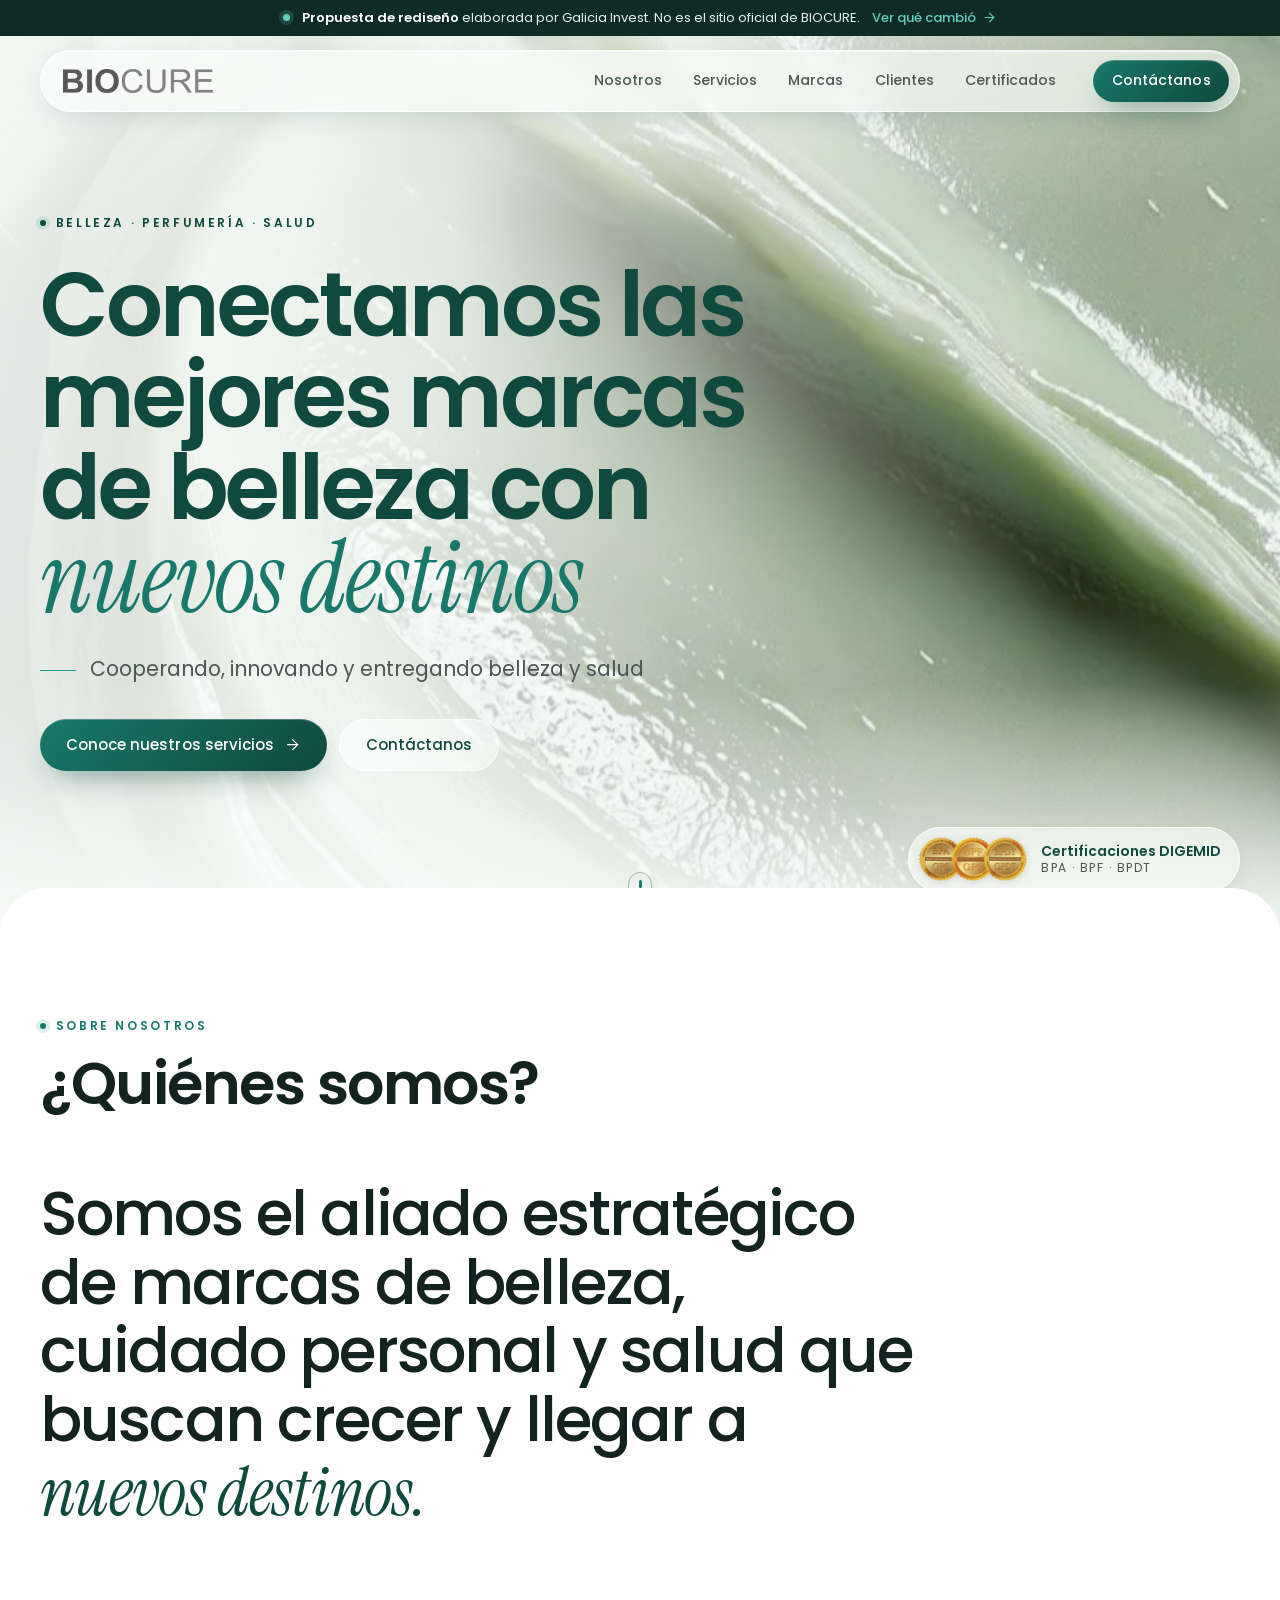
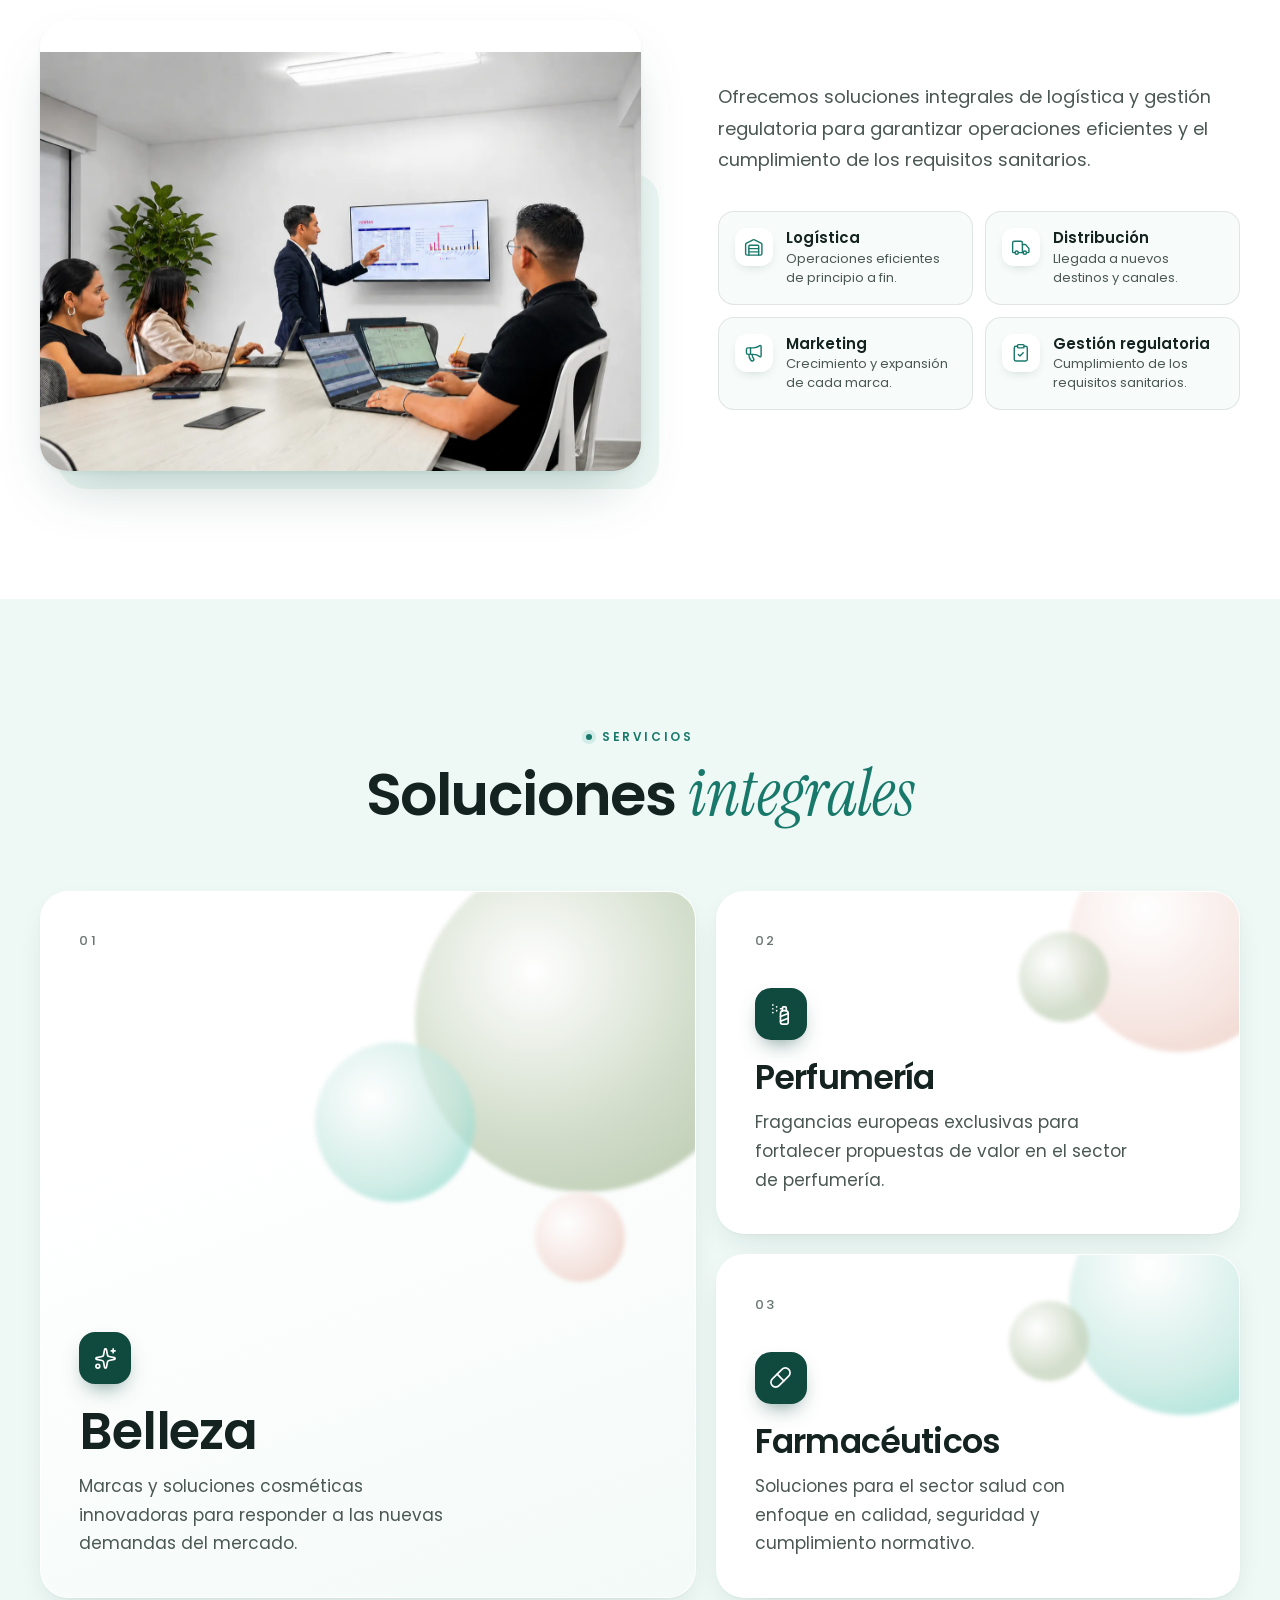
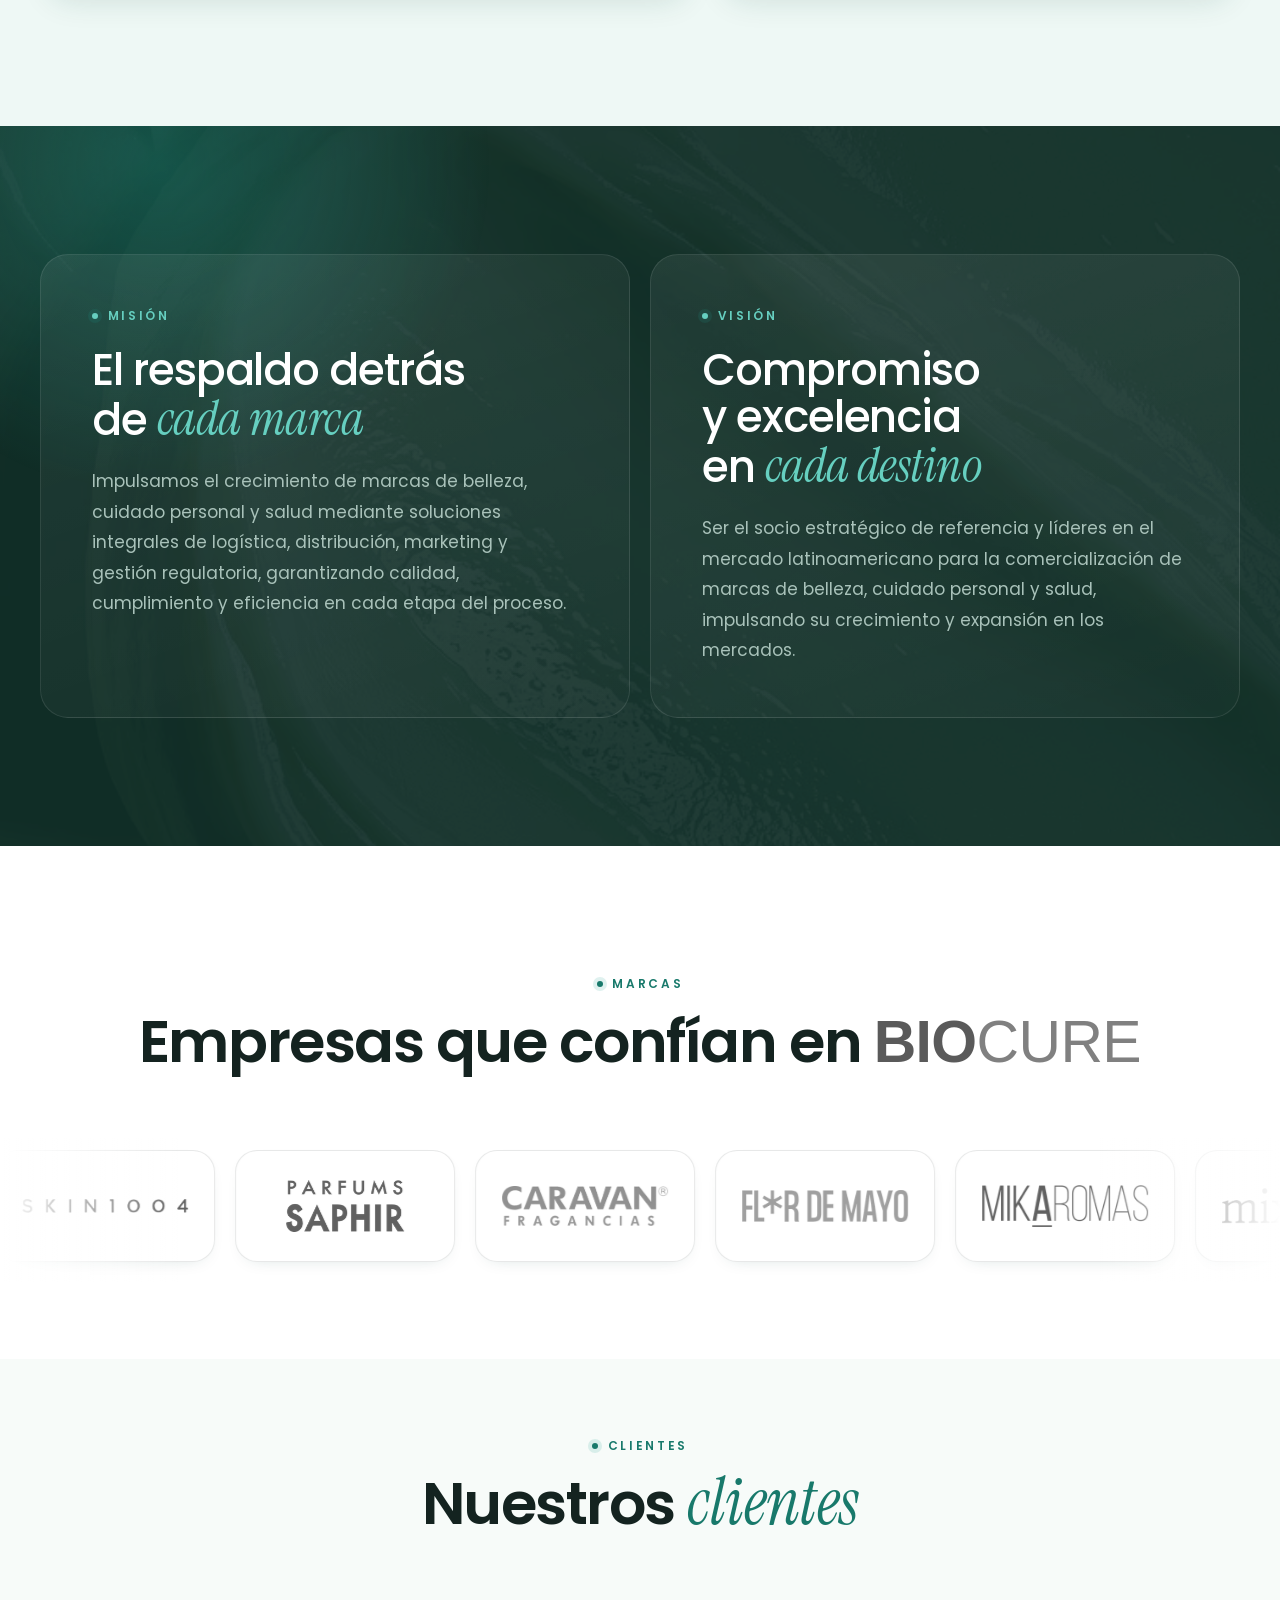
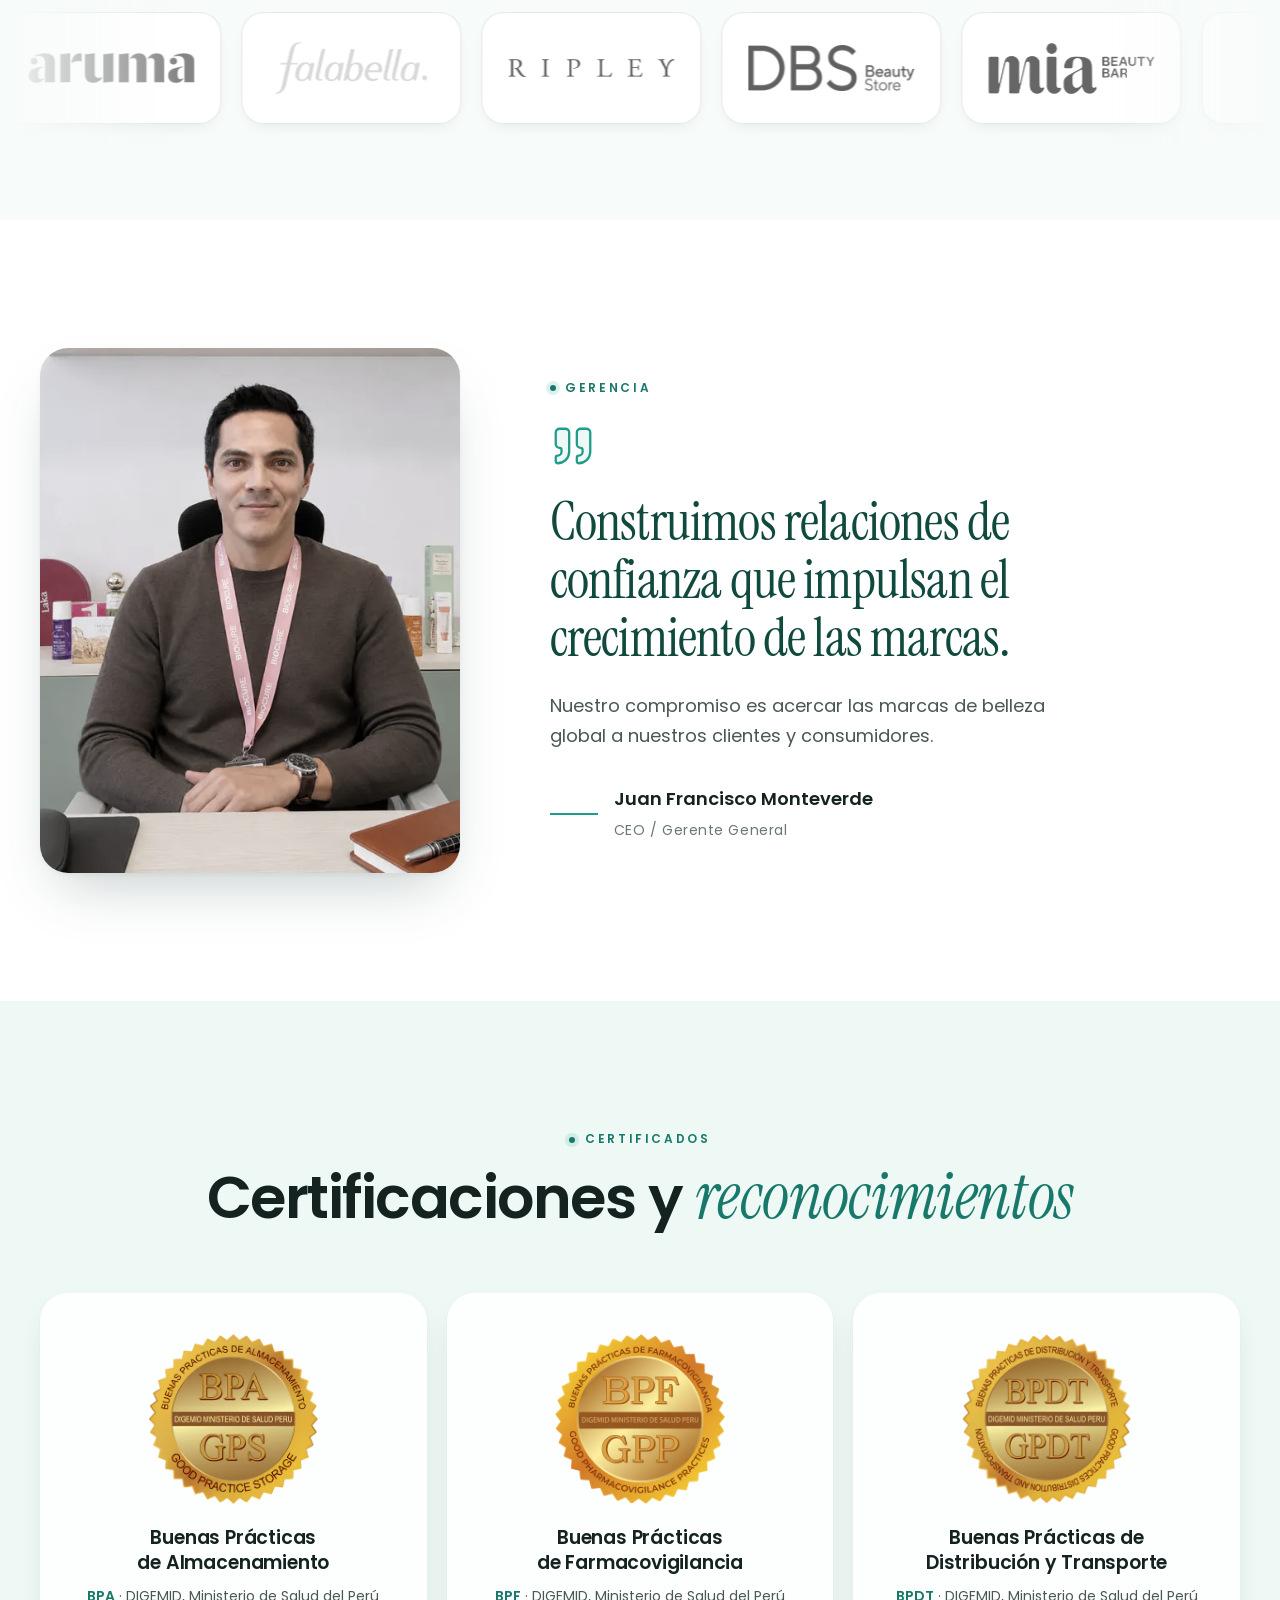
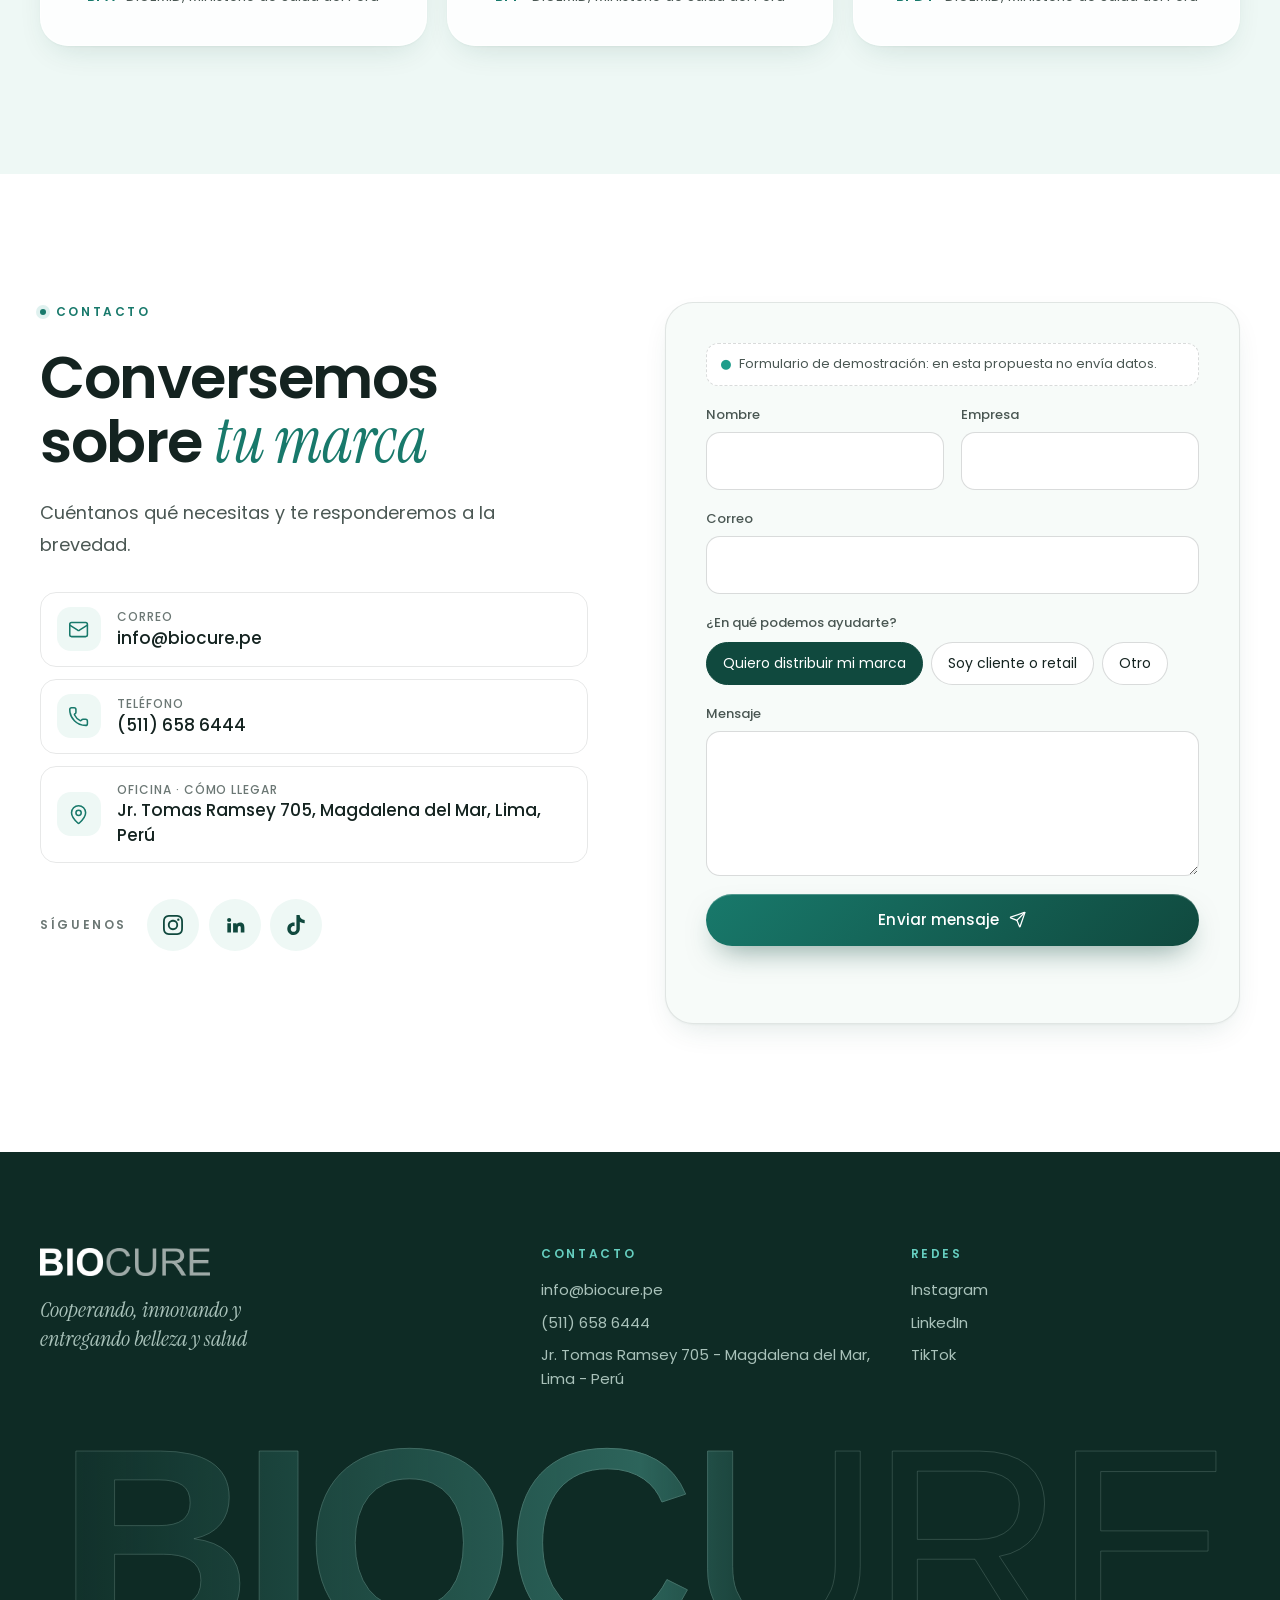
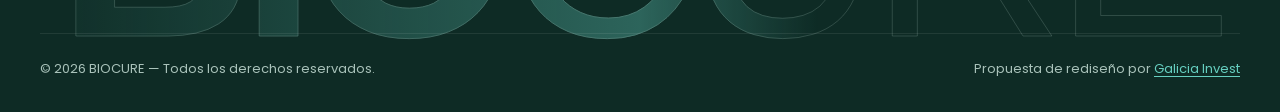
==== index.html @ b6936fb0 "Propuesta de rediseño web (vista previa, noindex) Build minificado de la maqueta: portada, nosotros," ====
<!DOCTYPE html> <html lang="es"> <head> <meta charset="UTF-8"> <meta name="viewport" content="width=device-width,initial-scale=1"> <title>Propuesta de rediseño web — BIOCURE · Galicia Invest</title> <meta name="description" content="Aliado estratégico de marcas de belleza, cuidado personal y salud que buscan crecer en Perú: logística, distribución, marketing y gestión regulatoria con certificaciones DIGEMID."> <meta name="robots" content="noindex, nofollow"> <meta name="theme-color" content="#f7fbf9"> <meta name="referrer" content="strict-origin-when-cross-origin"> <meta property="og:url" content="https://jsanchezch22.github.io/propuesta-biocure/"> <meta property="og:type" content="website"> <meta property="og:locale" content="es_PE"> <meta property="og:site_name" content="Galicia Invest"> <meta property="og:title" content="Propuesta de rediseño web para BIOCURE"> <meta property="og:description" content="Maqueta elaborada por Galicia Invest. No es el sitio oficial de BIOCURE."> <meta property="og:image" content="https://jsanchezch22.github.io/propuesta-biocure/assets/img/og-image.jpg"> <meta property="og:image:width" content="1200"> <meta property="og:image:height" content="630"> <meta name="twitter:card" content="summary_large_image"> <link rel="icon" type="image/png" sizes="32x32" href="assets/img/favicon-32.png"> <link rel="apple-touch-icon" href="assets/img/apple-touch-icon.png"> <link rel="preload" href="fonts/poppins-600.woff2" as="font" type="font/woff2" crossorigin> <link rel="preload" href="fonts/instrument-serif-400i.woff2" as="font" type="font/woff2" crossorigin> <link rel="preload" as="image" href="assets/img/portada.webp" media="(min-width: 761px)" fetchpriority="high"> <link rel="preload" as="image" href="assets/img/portada-movil.webp" media="(max-width: 760px)" fetchpriority="high"> <link rel="stylesheet" href="css/styles.css?v=mwowrphc"> <script>document.documentElement.classList.add("js")</script> <script type="application/ld+json"> {
    "@context": "https://schema.org",
    "@type": "Organization",
    "name": "BIOCURE",
    "url": "https://www.biocure.pe/",
    "logo": "https://www.biocure.pe/images/LOGO.png",
    "slogan": "Cooperando, innovando y entregando belleza y salud",
    "description": "Aliado estratégico de marcas de belleza, cuidado personal y salud: soluciones integrales de logística, distribución, marketing y gestión regulatoria.",
    "email": "info@biocure.pe",
    "telephone": "+51 1 658 6444",
    "address": {
      "@type": "PostalAddress",
      "streetAddress": "Jr. Tomás Ramsey 705",
      "addressLocality": "Magdalena del Mar",
      "addressRegion": "Lima",
      "addressCountry": "PE"
    },
    "sameAs": [
      "https://www.instagram.com/biocure.pe",
      "https://www.linkedin.com/company/biocure-s-a-c/",
      "https://www.tiktok.com/@biocure.pe"
    ]
  } </script> </head> <body> <svg width="0" height="0" style="position:absolute" aria-hidden="true" focusable="false"> <defs> <symbol id="i-sparkles" viewBox="0 0 24 24"><path d="M11.017 2.814a1 1 0 0 1 1.966 0l1.051 5.558a2 2 0 0 0 1.594 1.594l5.558 1.051a1 1 0 0 1 0 1.966l-5.558 1.051a2 2 0 0 0-1.594 1.594l-1.051 5.558a1 1 0 0 1-1.966 0l-1.051-5.558a2 2 0 0 0-1.594-1.594l-5.558-1.051a1 1 0 0 1 0-1.966l5.558-1.051a2 2 0 0 0 1.594-1.594z"/><path d="M20 2v4"/><path d="M22 4h-4"/><circle cx="4" cy="20" r="2"/></symbol> <symbol id="i-spray" viewBox="0 0 24 24"><path d="m12 19 8-3"/><path d="M14 6h-2"/><path d="M18 8.172V5a1 1 0 00-1-1h-2a1 1 0 00-1 1v3.172"/><path d="m20 11-8 3"/><path d="M20 20a2 2 0 01-2 2h-4a2 2 0 01-2-2v-9a3 3 0 013-3h2a3 3 0 013 3z"/><path d="M4 10h.01"/><path d="M4 2h.01"/><path d="M4 6h.01"/><path d="M8 4h.01"/><path d="M8 8h.01"/></symbol> <symbol id="i-pill" viewBox="0 0 24 24"><path d="m10.5 20.5 10-10a4.95 4.95 0 1 0-7-7l-10 10a4.95 4.95 0 1 0 7 7Z"/><path d="m8.5 8.5 7 7"/></symbol> <symbol id="i-warehouse" viewBox="0 0 24 24"><path d="M18 21V10a1 1 0 0 0-1-1H7a1 1 0 0 0-1 1v11"/><path d="M22 19a2 2 0 0 1-2 2H4a2 2 0 0 1-2-2V8a2 2 0 0 1 1.132-1.803l7.95-3.974a2 2 0 0 1 1.837 0l7.948 3.974A2 2 0 0 1 22 8z"/><path d="M6 13h12"/><path d="M6 17h12"/></symbol> <symbol id="i-truck" viewBox="0 0 24 24"><path d="M14 18V6a2 2 0 0 0-2-2H4a2 2 0 0 0-2 2v11a1 1 0 0 0 1 1h2"/><path d="M15 18H9"/><path d="M19 18h2a1 1 0 0 0 1-1v-3.65a1 1 0 0 0-.22-.624l-3.48-4.35A1 1 0 0 0 17.52 8H14"/><circle cx="17" cy="18" r="2"/><circle cx="7" cy="18" r="2"/></symbol> <symbol id="i-megaphone" viewBox="0 0 24 24"><path d="M11 6a13 13 0 0 0 8.4-2.8A1 1 0 0 1 21 4v12a1 1 0 0 1-1.6.8A13 13 0 0 0 11 14H5a2 2 0 0 1-2-2V8a2 2 0 0 1 2-2z"/><path d="M6 14a12 12 0 0 0 2.4 7.2 2 2 0 0 0 3.2-2.4A8 8 0 0 1 10 14"/><path d="M8 6v8"/></symbol> <symbol id="i-clipboard" viewBox="0 0 24 24"><rect width="8" height="4" x="8" y="2" rx="1" ry="1"/><path d="M16 4h2a2 2 0 0 1 2 2v14a2 2 0 0 1-2 2H6a2 2 0 0 1-2-2V6a2 2 0 0 1 2-2h2"/><path d="m9 14 2 2 4-4"/></symbol> <symbol id="i-shield" viewBox="0 0 24 24"><path d="M20 13c0 5-3.5 7.5-7.66 8.95a1 1 0 0 1-.67-.01C7.5 20.5 4 18 4 13V6a1 1 0 0 1 1-1c2 0 4.5-1.2 6.24-2.72a1.17 1.17 0 0 1 1.52 0C14.51 3.81 17 5 19 5a1 1 0 0 1 1 1z"/><path d="m9 12 2 2 4-4"/></symbol> <symbol id="i-mail" viewBox="0 0 24 24"><path d="m22 7-8.991 5.727a2 2 0 0 1-2.009 0L2 7"/><rect x="2" y="4" width="20" height="16" rx="2"/></symbol> <symbol id="i-phone" viewBox="0 0 24 24"><path d="M13.832 16.568a1 1 0 0 0 1.213-.303l.355-.465A2 2 0 0 1 17 15h3a2 2 0 0 1 2 2v3a2 2 0 0 1-2 2A18 18 0 0 1 2 4a2 2 0 0 1 2-2h3a2 2 0 0 1 2 2v3a2 2 0 0 1-.8 1.6l-.468.351a1 1 0 0 0-.292 1.233 14 14 0 0 0 6.392 6.384"/></symbol> <symbol id="i-pin" viewBox="0 0 24 24"><path d="M20 10c0 4.993-5.539 10.193-7.399 11.799a1 1 0 0 1-1.202 0C9.539 20.193 4 14.993 4 10a8 8 0 0 1 16 0"/><circle cx="12" cy="10" r="3"/></symbol> <symbol id="i-arrow" viewBox="0 0 24 24"><path d="M5 12h14"/><path d="m12 5 7 7-7 7"/></symbol> <symbol id="i-arrow-up" viewBox="0 0 24 24"><path d="M7 7h10v10"/><path d="M7 17 17 7"/></symbol> <symbol id="i-menu" viewBox="0 0 24 24"><path d="M4 7h16"/><path d="M4 17h16"/></symbol> <symbol id="i-x" viewBox="0 0 24 24"><path d="M18 6 6 18"/><path d="m6 6 12 12"/></symbol> <symbol id="i-send" viewBox="0 0 24 24"><path d="M14.536 21.686a.5.5 0 0 0 .937-.024l6.5-19a.496.496 0 0 0-.635-.635l-19 6.5a.5.5 0 0 0-.024.937l7.93 3.18a2 2 0 0 1 1.112 1.11z"/><path d="m21.854 2.147-10.94 10.939"/></symbol> <symbol id="i-quote" viewBox="0 0 24 24"><path d="M16 3a2 2 0 0 0-2 2v6a2 2 0 0 0 2 2 1 1 0 0 1 1 1v1a2 2 0 0 1-2 2 1 1 0 0 0-1 1v2a1 1 0 0 0 1 1 6 6 0 0 0 6-6V5a2 2 0 0 0-2-2z"/><path d="M5 3a2 2 0 0 0-2 2v6a2 2 0 0 0 2 2 1 1 0 0 1 1 1v1a2 2 0 0 1-2 2 1 1 0 0 0-1 1v2a1 1 0 0 0 1 1 6 6 0 0 0 6-6V5a2 2 0 0 0-2-2z"/></symbol> <symbol id="s-instagram" viewBox="0 0 24 24"><path fill="currentColor" stroke="none" d="M7.0301.084c-1.2768.0602-2.1487.264-2.911.5634-.7888.3075-1.4575.72-2.1228 1.3877-.6652.6677-1.075 1.3368-1.3802 2.127-.2954.7638-.4956 1.6365-.552 2.914-.0564 1.2775-.0689 1.6882-.0626 4.947.0062 3.2586.0206 3.6671.0825 4.9473.061 1.2765.264 2.1482.5635 2.9107.308.7889.72 1.4573 1.388 2.1228.6679.6655 1.3365 1.0743 2.1285 1.38.7632.295 1.6361.4961 2.9134.552 1.2773.056 1.6884.069 4.9462.0627 3.2578-.0062 3.668-.0207 4.9478-.0814 1.28-.0607 2.147-.2652 2.9098-.5633.7889-.3086 1.4578-.72 2.1228-1.3881.665-.6682 1.0745-1.3378 1.3795-2.1284.2957-.7632.4966-1.636.552-2.9124.056-1.2809.0692-1.6898.063-4.948-.0063-3.2583-.021-3.6668-.0817-4.9465-.0607-1.2797-.264-2.1487-.5633-2.9117-.3084-.7889-.72-1.4568-1.3876-2.1228C21.2982 1.33 20.628.9208 19.8378.6165 19.074.321 18.2017.1197 16.9244.0645 15.6471.0093 15.236-.005 11.977.0014 8.718.0076 8.31.0215 7.0301.0839m.1402 21.6932c-1.17-.0509-1.8053-.2453-2.2287-.408-.5606-.216-.96-.4771-1.3819-.895-.422-.4178-.6811-.8186-.9-1.378-.1644-.4234-.3624-1.058-.4171-2.228-.0595-1.2645-.072-1.6442-.079-4.848-.007-3.2037.0053-3.583.0607-4.848.05-1.169.2456-1.805.408-2.2282.216-.5613.4762-.96.895-1.3816.4188-.4217.8184-.6814 1.3783-.9003.423-.1651 1.0575-.3614 2.227-.4171 1.2655-.06 1.6447-.072 4.848-.079 3.2033-.007 3.5835.005 4.8495.0608 1.169.0508 1.8053.2445 2.228.408.5608.216.96.4754 1.3816.895.4217.4194.6816.8176.9005 1.3787.1653.4217.3617 1.056.4169 2.2263.0602 1.2655.0739 1.645.0796 4.848.0058 3.203-.0055 3.5834-.061 4.848-.051 1.17-.245 1.8055-.408 2.2294-.216.5604-.4763.96-.8954 1.3814-.419.4215-.8181.6811-1.3783.9-.4224.1649-1.0577.3617-2.2262.4174-1.2656.0595-1.6448.072-4.8493.079-3.2045.007-3.5825-.006-4.848-.0608M16.953 5.5864A1.44 1.44 0 1 0 18.39 4.144a1.44 1.44 0 0 0-1.437 1.4424M5.8385 12.012c.0067 3.4032 2.7706 6.1557 6.173 6.1493 3.4026-.0065 6.157-2.7701 6.1506-6.1733-.0065-3.4032-2.771-6.1565-6.174-6.1498-3.403.0067-6.156 2.771-6.1496 6.1738M8 12.0077a4 4 0 1 1 4.008 3.9921A3.9996 3.9996 0 0 1 8 12.0077"/></symbol> <symbol id="s-tiktok" viewBox="0 0 24 24"><path fill="currentColor" stroke="none" d="M12.525.02c1.31-.02 2.61-.01 3.91-.02.08 1.53.63 3.09 1.75 4.17 1.12 1.11 2.7 1.62 4.24 1.79v4.03c-1.44-.05-2.89-.35-4.2-.97-.57-.26-1.1-.59-1.62-.93-.01 2.92.01 5.84-.02 8.75-.08 1.4-.54 2.79-1.35 3.94-1.31 1.92-3.58 3.17-5.91 3.21-1.43.08-2.86-.31-4.080-1.03-2.02-1.19-3.44-3.37-3.65-5.71-.02-.5-.03-1-.01-1.49.18-1.9 1.12-3.72 2.58-4.96 1.66-1.44 3.98-2.13 6.15-1.72.02 1.48-.04 2.96-.04 4.44-.99-.32-2.150-.23-3.020.37-.63.41-1.11 1.04-1.36 1.75-.21.51-.15 1.07-.14 1.61.24 1.64 1.82 3.02 3.5 2.87 1.12-.01 2.19-.66 2.77-1.61.19-.33.4-.67.41-1.06.1-1.79.06-3.57.07-5.36.01-4.03-.01-8.05.02-12.07z"/></symbol> <symbol id="s-linkedin" viewBox="0 0 24 24"><path fill="currentColor" stroke="none" d="M4.98 3.5a2.5 2.5 0 1 1 0 5 2.5 2.5 0 0 1 0-5zM2.8 9.75h4.36V21H2.8zM9.7 9.75h4.18v1.54h.06c.58-1.1 2-2.26 4.12-2.26 4.4 0 5.22 2.9 5.22 6.66V21h-4.35v-4.96c0-1.18-.02-2.7-1.65-2.7-1.65 0-1.9 1.29-1.9 2.62V21H9.7z"/></symbol> </defs> </svg> <a class="saltar" href="#contenido">Saltar al contenido</a> <div class="aviso-propuesta" role="note"> <span class="aviso-punto" aria-hidden="true"></span> <p><strong>Propuesta de rediseño</strong> elaborada por Galicia Invest. No es el sitio oficial de BIOCURE.</p> <a href="cambios.html">Ver qué cambió <svg class="ico" aria-hidden="true"><use href="#i-arrow"/></svg></a> </div> <header class="cabecera" id="cabecera"> <div class="cabecera-pildora"> <a class="marca" href="#inicio" aria-label="BIOCURE, ir al inicio"> <img src="assets/img/logo.webp" alt="BIOCURE" width="181" height="30"> </a> <nav class="nav" aria-label="Principal"> <a href="#nosotros">Nosotros</a> <a href="#servicios">Servicios</a> <a href="#marcas">Marcas</a> <a href="#clientes">Clientes</a> <a href="#certificados">Certificados</a> </nav> <a class="boton boton-primario boton-chico cabecera-cta" href="#contacto">Contáctanos</a> <button class="menu-boton" id="menu-boton" type="button" aria-expanded="false" aria-controls="menu-movil" aria-label="Abrir menú"> <svg class="ico" aria-hidden="true"><use href="#i-menu"/></svg> </button> </div> </header> <div class="menu-movil" id="menu-movil" hidden> <nav aria-label="Menú móvil"> <a href="#nosotros"><span>01</span>Nosotros</a> <a href="#servicios"><span>02</span>Servicios</a> <a href="#mision"><span>03</span>Misión y visión</a> <a href="#marcas"><span>04</span>Marcas</a> <a href="#clientes"><span>05</span>Clientes</a> <a href="#gerencia"><span>06</span>Gerencia</a> <a href="#certificados"><span>07</span>Certificados</a> <a href="#contacto"><span>08</span>Contacto</a> </nav> <div class="menu-movil-pie"> <a href="mailto:info@biocure.pe">info@biocure.pe</a> <a href="tel:+5116586444">(511) 658 6444</a> </div> </div> <main id="contenido"> <section class="portada" id="inicio" aria-labelledby="titulo-portada"> <div class="portada-fondo" aria-hidden="true"> <picture> <source media="(max-width: 760px)" srcset="assets/img/portada-movil.webp" width="720" height="960"> <img src="assets/img/portada.webp" alt="" width="1313" height="736" fetchpriority="high"> </picture> </div> <div class="portada-velo" aria-hidden="true"></div> <div class="contenedor portada-contenido"> <p class="ceja ceja-portada"><span class="ceja-punto"></span>Belleza · Perfumería · Salud</p> <h1 class="portada-titulo" id="titulo-portada"> <span class="m"><span style="--i:0">Conectamos</span></span> <span class="m"><span style="--i:1">las</span></span> <span class="m"><span style="--i:2">mejores</span></span> <span class="m"><span style="--i:3">marcas</span></span> <span class="m"><span style="--i:4">de</span></span> <span class="m"><span style="--i:5">belleza</span></span> <span class="m"><span style="--i:6">con</span></span> <span class="m"><em class="serif" style="--i:7">nuevos destinos</em></span> </h1> <p class="portada-lema">Cooperando, innovando y entregando belleza y salud</p> <div class="portada-acciones"> <a class="boton boton-primario" href="#servicios">Conoce nuestros servicios <svg class="ico" aria-hidden="true"><use href="#i-arrow"/></svg></a> <a class="boton boton-vidrio" href="#contacto">Contáctanos</a> </div> </div> <a class="portada-sellos" href="#certificados"> <span class="sellos-imgs" aria-hidden="true"> <img src="assets/cert/sello-1.webp" alt="" width="44" height="44"> <img src="assets/cert/sello-2.webp" alt="" width="44" height="44"> <img src="assets/cert/sello-3.webp" alt="" width="44" height="44"> </span> <span class="sellos-texto"><strong>Certificaciones DIGEMID</strong><span>BPA · BPF · BPDT</span></span> </a> <div class="portada-desliza" aria-hidden="true"><span></span></div> </section> <section class="seccion nosotros" id="nosotros" aria-labelledby="titulo-nosotros"> <div class="contenedor"> <div class="encabezado" data-revelar> <p class="ceja"><span class="ceja-punto"></span>Sobre nosotros</p> <h2 class="titulo-seccion" id="titulo-nosotros">¿Quiénes somos?</h2> </div> <p class="declaracion" id="declaracion" data-palabras>Somos el aliado estratégico de marcas de belleza, cuidado personal y salud que buscan crecer y llegar a <em class="serif">nuevos destinos.</em></p> <div class="nosotros-grid"> <figure class="nosotros-foto" data-revelar> <div class="foto-marco" data-paralaje> <picture> <source media="(max-width: 760px)" srcset="assets/img/equipo-800.webp"> <img src="assets/img/equipo-1400.webp" alt="Equipo de BIOCURE en una reunión de ventas" width="1400" height="1050" loading="lazy" decoding="async"> </picture> </div> </figure> <div class="nosotros-texto" data-revelar> <p class="lead">Ofrecemos soluciones integrales de logística y gestión regulatoria para garantizar operaciones eficientes y el cumplimiento de los requisitos sanitarios.</p> <ul class="capacidades" role="list"> <li><span class="cap-ico"><svg class="ico" aria-hidden="true"><use href="#i-warehouse"/></svg></span><div><strong>Logística</strong><span>Operaciones eficientes de principio a fin.</span></div></li> <li><span class="cap-ico"><svg class="ico" aria-hidden="true"><use href="#i-truck"/></svg></span><div><strong>Distribución</strong><span>Llegada a nuevos destinos y canales.</span></div></li> <li><span class="cap-ico"><svg class="ico" aria-hidden="true"><use href="#i-megaphone"/></svg></span><div><strong>Marketing</strong><span>Crecimiento y expansión de cada marca.</span></div></li> <li><span class="cap-ico"><svg class="ico" aria-hidden="true"><use href="#i-clipboard"/></svg></span><div><strong>Gestión regulatoria</strong><span>Cumplimiento de los requisitos sanitarios.</span></div></li> </ul> </div> </div> </div> </section> <section class="seccion servicios" id="servicios" aria-labelledby="titulo-servicios"> <div class="contenedor"> <div class="encabezado encabezado-centro" data-revelar> <p class="ceja"><span class="ceja-punto"></span>Servicios</p> <h2 class="titulo-seccion" id="titulo-servicios">Soluciones <em class="serif">integrales</em></h2> </div> <div class="bento"> <article class="tarjeta-servicio t-belleza" data-revelar data-foco> <div class="ts-arte" aria-hidden="true"><span class="burbuja b1"></span><span class="burbuja b2"></span><span class="burbuja b3"></span></div> <span class="ts-num" aria-hidden="true">01</span> <span class="ts-ico"><svg class="ico" aria-hidden="true"><use href="#i-sparkles"/></svg></span> <h3>Belleza</h3> <p>Marcas y soluciones cosméticas innovadoras para responder a las nuevas demandas del mercado.</p> </article> <article class="tarjeta-servicio t-perfumeria" data-revelar data-foco> <div class="ts-arte" aria-hidden="true"><span class="burbuja b1"></span><span class="burbuja b2"></span></div> <span class="ts-num" aria-hidden="true">02</span> <span class="ts-ico"><svg class="ico" aria-hidden="true"><use href="#i-spray"/></svg></span> <h3>Perfumería</h3> <p>Fragancias europeas exclusivas para fortalecer propuestas de valor en el sector de perfumería.</p> </article> <article class="tarjeta-servicio t-farma" data-revelar data-foco> <div class="ts-arte" aria-hidden="true"><span class="burbuja b1"></span><span class="burbuja b2"></span></div> <span class="ts-num" aria-hidden="true">03</span> <span class="ts-ico"><svg class="ico" aria-hidden="true"><use href="#i-pill"/></svg></span> <h3>Farmacéuticos</h3> <p>Soluciones para el sector salud con enfoque en calidad, seguridad y cumplimiento normativo.</p> </article> </div> </div> </section> <section class="seccion mision" id="mision" aria-label="Misión y visión"> <div class="mision-textura" aria-hidden="true"></div> <div class="contenedor mision-grid"> <article class="tarjeta-mv" data-revelar data-foco> <p class="ceja ceja-clara"><span class="ceja-punto"></span>Misión</p> <h3>El respaldo detrás de <em class="serif">cada marca</em></h3> <p>Impulsamos el crecimiento de marcas de belleza, cuidado personal y salud mediante soluciones integrales de logística, distribución, marketing y gestión regulatoria, garantizando calidad, cumplimiento y eficiencia en cada etapa del proceso.</p> </article> <article class="tarjeta-mv" data-revelar data-foco> <p class="ceja ceja-clara"><span class="ceja-punto"></span>Visión</p> <h3>Compromiso y excelencia en <em class="serif">cada destino</em></h3> <p>Ser el socio estratégico de referencia y líderes en el mercado latinoamericano para la comercialización de marcas de belleza, cuidado personal y salud, impulsando su crecimiento y expansión en los mercados.</p> </article> </div> </section> <section class="seccion logos" id="marcas" aria-labelledby="titulo-marcas"> <div class="contenedor"> <div class="encabezado encabezado-centro" data-revelar> <p class="ceja"><span class="ceja-punto"></span>Marcas</p> <h2 class="titulo-seccion" id="titulo-marcas">Empresas que confían en <span class="nombre-marca">BIO<span>CURE</span></span></h2> </div> </div> <div class="marquesina" data-marquesina data-sentido="izquierda" data-velocidad="34"> <div class="marquesina-vista"> <div class="marquesina-pista"> <ul class="marquesina-grupo" role="list" aria-label="Marcas que representa BIOCURE"> <li><img src="assets/marcas/marca-1.webp" alt="SKIN1004" height="48" loading="lazy"></li> <li><img src="assets/marcas/marca-2.webp" alt="Parfums Saphir" height="48" loading="lazy"></li> <li><img src="assets/marcas/marca-3.webp" alt="Caravan Fragancias" height="48" loading="lazy"></li> <li><img src="assets/marcas/marca-4.webp" alt="Flor de Mayo" height="48" loading="lazy"></li> <li><img src="assets/marcas/marca-5.webp" alt="Mikaromas" height="48" loading="lazy"></li> <li><img src="assets/marcas/marca-6.webp" alt="mixsoon" height="48" loading="lazy"></li> <li><img src="assets/marcas/marca-7.webp" alt="Purito Seoul" height="48" loading="lazy"></li> <li><img src="assets/marcas/marca-8.webp" alt="Beauty of Joseon" height="48" loading="lazy"></li> <li><img src="assets/marcas/marca-9.webp" alt="VT Cosmetics" height="48" loading="lazy"></li> <li><img src="assets/marcas/marca-10.webp" alt="Beauty Lab." height="48" loading="lazy"></li> </ul> </div> </div> </div> </section> <section class="seccion logos logos-clientes" id="clientes" aria-labelledby="titulo-clientes"> <div class="contenedor"> <div class="encabezado encabezado-centro" data-revelar> <p class="ceja"><span class="ceja-punto"></span>Clientes</p> <h2 class="titulo-seccion" id="titulo-clientes">Nuestros <em class="serif">clientes</em></h2> </div> </div> <div class="marquesina" data-marquesina data-sentido="derecha" data-velocidad="30"> <div class="marquesina-vista"> <div class="marquesina-pista"> <ul class="marquesina-grupo" role="list" aria-label="Clientes de BIOCURE"> <li><img src="assets/clientes/cliente-1.webp" alt="Aruma" height="48" loading="lazy"></li> <li><img src="assets/clientes/cliente-2.webp" alt="Falabella" height="48" loading="lazy"></li> <li><img src="assets/clientes/cliente-3.webp" alt="Ripley" height="48" loading="lazy"></li> <li><img src="assets/clientes/cliente-4.webp" alt="DBS Beauty Store" height="48" loading="lazy"></li> <li><img src="assets/clientes/cliente-5.webp" alt="Mia Beauty Bar" height="48" loading="lazy"></li> <li><img src="assets/clientes/cliente-6.webp" alt="Mifarma" height="48" loading="lazy"></li> <li><img src="assets/clientes/cliente-7.webp" alt="Yoyoso Perú" height="48" loading="lazy"></li> <li><img src="assets/clientes/cliente-8.webp" alt="Ilahui" height="48" loading="lazy"></li> </ul> </div> </div> </div> </section> <section class="seccion gerencia" id="gerencia" aria-labelledby="titulo-gerencia"> <div class="contenedor gerencia-grid"> <figure class="gerencia-foto" data-revelar> <img src="assets/img/gerencia-900.webp" srcset="assets/img/gerencia-520.webp 520w, assets/img/gerencia-900.webp 900w" sizes="(max-width: 760px) 86vw, 420px" alt="Juan Francisco Monteverde, CEO y Gerente General de BIOCURE" width="900" height="1101" loading="lazy" decoding="async"> </figure> <div class="gerencia-texto" data-revelar> <p class="ceja"><span class="ceja-punto"></span><span id="titulo-gerencia">Gerencia</span></p> <svg class="gerencia-comillas" aria-hidden="true"><use href="#i-quote"/></svg> <blockquote> <p>Construimos relaciones de confianza que impulsan el crecimiento de las marcas.</p> </blockquote> <p class="gerencia-apoyo">Nuestro compromiso es acercar las marcas de belleza global a nuestros clientes y consumidores.</p> <div class="firma"> <span class="firma-linea" aria-hidden="true"></span> <div> <strong>Juan Francisco Monteverde</strong> <span>CEO / Gerente General</span> </div> </div> </div> </div> </section> <section class="seccion certificados" id="certificados" aria-labelledby="titulo-certificados"> <div class="contenedor"> <div class="encabezado encabezado-centro" data-revelar> <p class="ceja"><span class="ceja-punto"></span>Certificados</p> <h2 class="titulo-seccion" id="titulo-certificados">Certificaciones y <em class="serif">reconocimientos</em></h2> </div> <div class="certs"> <article class="cert" data-revelar data-inclinar> <div class="cert-sello"><img src="assets/cert/sello-1.webp" alt="Sello BPA de DIGEMID" width="180" height="180" loading="lazy"><span class="cert-brillo" aria-hidden="true"></span></div> <h3>Buenas Prácticas de Almacenamiento</h3> <p><abbr title="Buenas Prácticas de Almacenamiento">BPA</abbr> · DIGEMID, Ministerio de Salud del Perú</p> </article> <article class="cert" data-revelar data-inclinar> <div class="cert-sello"><img src="assets/cert/sello-2.webp" alt="Sello BPF de DIGEMID" width="180" height="180" loading="lazy"><span class="cert-brillo" aria-hidden="true"></span></div> <h3>Buenas Prácticas de Farmacovigilancia</h3> <p><abbr title="Buenas Prácticas de Farmacovigilancia">BPF</abbr> · DIGEMID, Ministerio de Salud del Perú</p> </article> <article class="cert" data-revelar data-inclinar> <div class="cert-sello"><img src="assets/cert/sello-3.webp" alt="Sello BPDT de DIGEMID" width="180" height="180" loading="lazy"><span class="cert-brillo" aria-hidden="true"></span></div> <h3>Buenas Prácticas de Distribución y Transporte</h3> <p><abbr title="Buenas Prácticas de Distribución y Transporte">BPDT</abbr> · DIGEMID, Ministerio de Salud del Perú</p> </article> </div> </div> </section> <section class="seccion contacto" id="contacto" aria-labelledby="titulo-contacto"> <div class="contenedor contacto-grid"> <div class="contacto-info" data-revelar> <p class="ceja"><span class="ceja-punto"></span>Contacto</p> <h2 class="titulo-seccion" id="titulo-contacto">Conversemos sobre <em class="serif">tu marca</em></h2> <p class="lead">Cuéntanos qué necesitas y te responderemos a la brevedad.</p> <ul class="datos" role="list"> <li><a href="mailto:info@biocure.pe"><span class="dato-ico"><svg class="ico" aria-hidden="true"><use href="#i-mail"/></svg></span><span><small>Correo</small>info@biocure.pe</span></a></li> <li><a href="tel:+5116586444"><span class="dato-ico"><svg class="ico" aria-hidden="true"><use href="#i-phone"/></svg></span><span><small>Teléfono</small>(511) 658 6444</span></a></li> <li><a href="https://www.google.com/maps/search/?api=1&amp;query=Jr.+Tomas+Ramsey+705+Magdalena+del+Mar+Lima" target="_blank" rel="noopener noreferrer"><span class="dato-ico"><svg class="ico" aria-hidden="true"><use href="#i-pin"/></svg></span><span><small>Oficina · Cómo llegar</small>Jr. Tomas Ramsey 705, Magdalena del Mar, Lima, Perú</span></a></li> </ul> <div class="redes" id="redes"> <p class="redes-titulo">Síguenos</p> <div class="redes-lista"> <a class="red red-ig" href="https://www.instagram.com/biocure.pe" target="_blank" rel="noopener noreferrer" aria-label="BIOCURE en Instagram"><svg aria-hidden="true"><use href="#s-instagram"/></svg></a> <a class="red red-in" href="https://www.linkedin.com/company/biocure-s-a-c/" target="_blank" rel="noopener noreferrer" aria-label="BIOCURE en LinkedIn"><svg aria-hidden="true"><use href="#s-linkedin"/></svg></a> <a class="red red-tt" href="https://www.tiktok.com/@biocure.pe" target="_blank" rel="noopener noreferrer" aria-label="BIOCURE en TikTok"><svg aria-hidden="true"><use href="#s-tiktok"/></svg></a> </div> </div> </div> <form class="formulario" id="formulario" data-revelar novalidate> <p class="form-demo"><span aria-hidden="true">●</span> Formulario de demostración: en esta propuesta no envía datos.</p> <div class="campo-doble"> <label class="campo"><span>Nombre</span><input name="nombre" type="text" autocomplete="name" required maxlength="100"></label> <label class="campo"><span>Empresa</span><input name="empresa" type="text" autocomplete="organization" maxlength="120"></label> </div> <label class="campo"><span>Correo</span><input name="correo" type="email" autocomplete="email" required maxlength="160"></label> <fieldset class="opciones"> <legend>¿En qué podemos ayudarte?</legend> <label><input type="radio" name="motivo" value="marca" checked="checked"><span>Quiero distribuir mi marca</span></label> <label><input type="radio" name="motivo" value="cliente"><span>Soy cliente o retail</span></label> <label><input type="radio" name="motivo" value="otro"><span>Otro</span></label> </fieldset> <label class="campo"><span>Mensaje</span><textarea name="mensaje" rows="4" maxlength="1000"></textarea></label> <button class="boton boton-primario boton-ancho" type="submit">Enviar mensaje <svg class="ico" aria-hidden="true"><use href="#i-send"/></svg></button> <p class="form-estado" id="form-estado" role="status" aria-live="polite"></p> </form> </div> </section> </main> <footer class="pie"> <div class="contenedor pie-grid"> <div class="pie-marca"> <img src="assets/img/logo-claro.webp" alt="BIOCURE" width="181" height="30" loading="lazy"> <p>Cooperando, innovando y entregando belleza y salud</p> </div> <div class="pie-col"> <h3>Contacto</h3> <a href="mailto:info@biocure.pe">info@biocure.pe</a> <a href="tel:+5116586444">(511) 658 6444</a> <p>Jr. Tomas Ramsey 705 - Magdalena del Mar, Lima - Perú</p> </div> <div class="pie-col"> <h3>Redes</h3> <a href="https://www.instagram.com/biocure.pe" target="_blank" rel="noopener noreferrer">Instagram</a> <a href="https://www.linkedin.com/company/biocure-s-a-c/" target="_blank" rel="noopener noreferrer">LinkedIn</a> <a href="https://www.tiktok.com/@biocure.pe" target="_blank" rel="noopener noreferrer">TikTok</a> </div> </div> <div class="pie-palabra" aria-hidden="true"><span>BIO</span>CURE</div> <div class="contenedor pie-final"> <p>© <span id="anio">2026</span> BIOCURE — Todos los derechos reservados.</p> <p class="pie-credito">Propuesta de rediseño por <a href="https://www.galiciainvest.com/" target="_blank" rel="noopener">Galicia Invest</a></p> </div> </footer> <a class="chip-propuesta" href="cambios.html">Propuesta · ver cambios</a> <script src="js/main.js?v=mwowrphc" defer="defer"></script> </body> </html>
---- css/styles.css ----
@font-face{font-family:"Poppins";font-style:normal;font-weight:400;font-display:swap;src:url(../fonts/poppins-400.woff2)format("woff2")}@font-face{font-family:"Poppins";font-style:normal;font-weight:500;font-display:swap;src:url(../fonts/poppins-500.woff2)format("woff2")}@font-face{font-family:"Poppins";font-style:normal;font-weight:600;font-display:swap;src:url(../fonts/poppins-600.woff2)format("woff2")}@font-face{font-family:"Instrument Serif";font-style:normal;font-weight:400;font-display:swap;src:url(../fonts/instrument-serif-400.woff2)format("woff2")}@font-face{font-family:"Instrument Serif";font-style:italic;font-weight:400;font-display:swap;src:url(../fonts/instrument-serif-400i.woff2)format("woff2")}:root{--jade:#1f9d8b;--jade-700:#18796b;--jade-900:#10493e;--jade-suave:#66cfc0;--menta:#eef8f5;--crema:#f7fbf9;--salvia:#c9d6c0;--salvia-2:#a9bd9c;--rubor:#f3dcd6;--gris-logo:#5a5a5a;--gris-logo-2:#808080;--tinta:#142320;--tinta-2:#4a5753;--tinta-3:#6b7774;--linea:rgba(20, 35, 32, 0.1);--linea-2:rgba(20, 35, 32, 0.16);--bosque:#0e2b25;--bosque-2:#133a32;--clara:#e8f3ef;--clara-2:#a9c2ba;--f-texto:"Poppins", system-ui, -apple-system, "Segoe UI", sans-serif;--f-serif:"Instrument Serif", Georgia, "Times New Roman", serif;--f-logo:Arial, Helvetica, sans-serif;--contenedor:1200px;--radio:28px;--radio-chico:16px;--sombra:0 1px 2px rgba(16, 73, 62, 0.04), 0 12px 32px -12px rgba(16, 73, 62, 0.16);--sombra-alta:0 2px 4px rgba(16, 73, 62, 0.05), 0 28px 60px -20px rgba(16, 73, 62, 0.28);--suave:cubic-bezier(0.22, 1, 0.36, 1);--resorte:cubic-bezier(0.34, 1.56, 0.64, 1);--cab-h:76px}*,::before,::after{box-sizing:border-box}html{-webkit-text-size-adjust:100%;scroll-behavior:smooth;scroll-padding-top:calc(var(--cab-h) + 24px)}body{margin:0;font-family:var(--f-texto);font-size:1.0625rem;line-height:1.7;color:var(--tinta);background:var(--crema);-webkit-font-smoothing:antialiased;-moz-osx-font-smoothing:grayscale;text-rendering:optimizeLegibility;overflow-x:clip}img,svg,picture{display:block;max-width:100%}img{height:auto}a{color:inherit;text-decoration:none}p{margin:0}h1,h2,h3{margin:0;font-weight:600;letter-spacing:-.025em;line-height:1.08;text-wrap:balance}ul{margin:0;padding:0;list-style:none}button,input,textarea{font:inherit;color:inherit}::selection{background:var(--jade-suave);color:var(--bosque)}:focus-visible{outline:2px solid var(--jade-700);outline-offset:3px;border-radius:6px}.ico{width:1.15em;height:1.15em;fill:none;stroke:currentColor;stroke-width:1.75;stroke-linecap:round;stroke-linejoin:round;flex:none}.serif{font-family:var(--f-serif);font-style:italic;font-weight:400;letter-spacing:-.01em}.contenedor{width:min(100% - 2.5rem,var(--contenedor));margin-inline:auto}.saltar{position:absolute;left:1rem;top:-4rem;z-index:100;padding:.7rem 1rem;border-radius:12px;background:var(--bosque);color:#fff}.saltar:focus{top:1rem}.aviso-propuesta{position:relative;z-index:60;display:flex;align-items:center;justify-content:center;gap:.75rem;flex-wrap:wrap;padding:.55rem 1.25rem;background:var(--bosque);color:var(--clara);font-size:.8125rem;line-height:1.4;text-align:center}.aviso-propuesta strong{font-weight:600;color:#fff}.aviso-propuesta a{display:inline-flex;align-items:center;gap:.35rem;color:var(--jade-suave);font-weight:500}.aviso-propuesta a:hover{color:#fff}.aviso-punto{width:7px;height:7px;border-radius:50%;background:var(--jade-suave);box-shadow:0 0 0 4px rgba(102,207,192,.18)}.chip-propuesta{position:fixed;left:1rem;bottom:1rem;z-index:40;padding:.45rem .85rem;border-radius:999px;background:rgba(14,43,37,.86);color:var(--clara);font-size:.75rem;font-weight:500;backdrop-filter:blur(10px);-webkit-backdrop-filter:blur(10px);box-shadow:0 8px 24px -8px rgba(0,0,0,.35);opacity:0;transform:translateY(8px);transition:opacity .4s var(--suave),transform .4s var(--suave)}.chip-propuesta.visible{opacity:1;transform:none}.cabecera{position:fixed;inset:0 0 auto 0;z-index:50;display:flex;justify-content:center;padding:14px 1.25rem 0;pointer-events:none;transform:translateY(var(--aviso, 0px));transition:transform .35s var(--suave)}.cabecera-pildora{pointer-events:auto;display:flex;align-items:center;gap:1.5rem;width:min(100%,1200px);height:62px;padding:0 10px 0 22px;border-radius:999px;background:rgba(255,255,255,.62);border:1px solid rgba(255,255,255,.7);box-shadow:0 1px 0 rgba(255,255,255,.6) inset,0 10px 30px -14px rgba(16,73,62,.25);backdrop-filter:saturate(1.6) blur(18px);-webkit-backdrop-filter:saturate(1.6) blur(18px);transition:width .5s var(--suave),height .4s var(--suave),background .3s,box-shadow .3s}.cabecera.compacta .cabecera-pildora{width:min(100%,980px);height:56px;background:rgba(255,255,255,.82);box-shadow:0 1px 0 rgba(255,255,255,.6) inset,0 16px 40px -18px rgba(16,73,62,.32)}.marca{display:block;flex:none}.marca img{width:150px;height:auto;transition:transform .3s var(--suave)}.marca:hover img{transform:scale(1.03)}.nav{display:flex;gap:.25rem;margin-left:auto}.nav a{position:relative;padding:.45rem .85rem;border-radius:999px;font-size:.875rem;font-weight:500;color:var(--tinta-2);transition:color .2s,background .2s}.nav a:hover{color:var(--tinta);background:rgba(31,157,139,.08)}.nav a.activo{color:var(--jade-900);background:rgba(31,157,139,.12)}.menu-boton{display:none}.boton{--b-bg:var(--jade-700);position:relative;display:inline-flex;align-items:center;justify-content:center;gap:.6rem;min-height:52px;padding:0 1.6rem;border-radius:999px;border:0;cursor:pointer;font-size:.9375rem;font-weight:500;letter-spacing:.005em;white-space:nowrap;transition:transform .25s var(--suave),box-shadow .25s var(--suave),background .25s,color .25s}.boton:active{transform:scale(.97)}.boton .ico{transition:transform .3s var(--suave)}.boton:hover .ico{transform:translateX(3px)}.boton-primario{color:#fff;background:linear-gradient(135deg,var(--jade-700),var(--jade-900));box-shadow:0 1px 0 rgba(255,255,255,.25) inset,0 14px 30px -12px rgba(16,73,62,.55)}.boton-primario::after{content:"";position:absolute;inset:0;border-radius:inherit;pointer-events:none;background:linear-gradient(120deg,transparent 30%,rgba(255,255,255,.28) 50%,transparent 70%);background-size:250% 100%;background-position:120%0;transition:background-position .8s var(--suave)}.boton-primario:hover{box-shadow:0 1px 0 rgba(255,255,255,.25) inset,0 20px 40px -14px rgba(16,73,62,.6);transform:translateY(-2px)}.boton-primario:hover::after{background-position:-20%0}.boton-vidrio{color:var(--jade-900);background:rgba(255,255,255,.55);border:1px solid rgba(255,255,255,.8);backdrop-filter:blur(12px);-webkit-backdrop-filter:blur(12px)}.boton-vidrio:hover{background:rgba(255,255,255,.85);transform:translateY(-2px)}.boton-chico{min-height:42px;padding:0 1.15rem;font-size:.875rem}.boton-ancho{width:100%}.ceja{display:inline-flex;align-items:center;gap:.6rem;font-size:.75rem;font-weight:600;letter-spacing:.22em;text-transform:uppercase;color:var(--jade-700)}.ceja-punto{width:6px;height:6px;border-radius:50%;background:currentColor;box-shadow:0 0 0 4px rgba(31,157,139,.14)}.ceja-clara{color:var(--jade-suave)}.encabezado{display:grid;gap:1rem;margin-bottom:clamp(2.5rem,5vw,4rem)}.encabezado-centro{justify-items:center;text-align:center}.titulo-seccion{font-size:clamp(2.25rem,4.6vw,3.75rem);color:var(--tinta)}.titulo-seccion .serif{color:var(--jade-700);font-size:1.1em;line-height:.9}.nombre-marca{font-family:var(--f-logo);font-weight:700;letter-spacing:-.01em;color:var(--gris-logo)}.nombre-marca span{font-weight:400;color:var(--gris-logo-2)}.lead{font-size:clamp(1.0625rem,1.4vw,1.25rem);line-height:1.75;color:var(--tinta-2)}.seccion{position:relative;padding-block:clamp(5rem,10vw,9rem)}.portada{position:relative;isolation:isolate;min-height:max(640px,100svh);display:grid;align-items:center;padding:calc(var(--cab-h) + 3rem)0 7rem;overflow:hidden}.portada-fondo{position:absolute;inset:-4% -2% -2%;z-index:-2}.portada-fondo picture{width:100%;height:100%}.portada-fondo img{width:100%;height:100%;object-fit:cover;object-position:60% 50%;transform:translate3d(0,var(--paralaje, 0px),0) scale(1.06);animation:respira 18s ease-in-out infinite alternate;will-change:transform}@keyframes respira{0%{scale:1}to{scale:1.06}}.portada-velo{position:absolute;inset:0;z-index:-1;background:linear-gradient(100deg,rgba(247,251,249,.94) 0%,rgba(247,251,249,.82) 34%,rgba(247,251,249,.28) 64%,rgba(247,251,249,0) 82%),linear-gradient(180deg,rgba(247,251,249,.28) 0%,transparent 20%,transparent 72%,var(--crema) 100%)}.portada-contenido{display:grid;gap:1.6rem}.ceja-portada{color:var(--jade-900)}.portada-titulo{max-width:13.5ch;font-size:clamp(2.75rem,7vw,6rem);line-height:1.02;letter-spacing:-.035em;color:var(--jade-900)}.portada-titulo .m{display:inline-block;overflow:hidden;vertical-align:top;padding-bottom:.1em;margin-bottom:-.1em}.portada-titulo .m>*{display:inline-block;transform:translateY(108%);animation:sube 1.1s var(--suave) forwards;animation-delay:calc(.15s + var(--i)*70ms)}.portada-titulo .serif{color:var(--jade-700);font-size:1.12em;line-height:.9;padding-right:.06em}@keyframes sube{to{transform:none}}.portada-lema{font-size:clamp(1.0625rem,1.6vw,1.375rem);color:var(--tinta-2);opacity:0;animation:aparece .9s var(--suave) .85s forwards}.portada-lema::before{content:"";display:inline-block;width:2.25rem;height:1px;margin-right:.85rem;vertical-align:middle;background:var(--jade)}.portada-acciones{display:flex;flex-wrap:wrap;gap:.75rem;margin-top:.4rem;opacity:0;animation:aparece .9s var(--suave) 1s forwards}@keyframes aparece{0%{opacity:0;transform:translateY(14px)}to{opacity:1;transform:none}}.portada-sellos{position:absolute;right:max(1.25rem,calc((100vw - var(--contenedor))/2));bottom:2.75rem;display:flex;align-items:center;gap:.9rem;padding:.6rem 1.1rem .6rem .6rem;border-radius:999px;background:rgba(255,255,255,.6);border:1px solid rgba(255,255,255,.85);backdrop-filter:blur(14px) saturate(1.4);-webkit-backdrop-filter:blur(14px) saturate(1.4);box-shadow:var(--sombra);opacity:0;animation:aparece .9s var(--suave) 1.25s forwards;transition:transform .3s var(--suave),box-shadow .3s}.portada-sellos:hover{transform:translateY(-3px);box-shadow:var(--sombra-alta)}.sellos-imgs{display:flex}.sellos-imgs img{width:44px;height:44px;object-fit:contain;filter:drop-shadow(0 2px 4px rgba(0,0,0,.12))}.sellos-imgs img+img{margin-left:-12px}.sellos-texto{display:grid;line-height:1.3}.sellos-texto strong{font-size:.875rem;font-weight:600;color:var(--jade-900)}.sellos-texto span{font-size:.75rem;letter-spacing:.12em;color:var(--tinta-2)}.portada-desliza{position:absolute;left:50%;bottom:1.6rem;width:24px;height:38px;margin-left:-12px;border:1.5px solid rgba(16,73,62,.35);border-radius:14px;opacity:0;animation:aparece 1s var(--suave) 1.6s forwards}.portada-desliza span{position:absolute;left:50%;top:7px;width:3px;height:8px;margin-left:-1.5px;border-radius:3px;background:var(--jade-700);animation:rueda 1.8s var(--suave) infinite}@keyframes rueda{0%{transform:translateY(0);opacity:1}70%{transform:translateY(12px);opacity:0}to{opacity:0}}.nosotros{background:#fff;border-radius:48px 48px 0 0;margin-top:-48px;z-index:1}.declaracion{max-width:22ch;font-size:clamp(2rem,4.8vw,4.1rem);font-weight:500;line-height:1.12;letter-spacing:-.03em;color:var(--tinta);margin-bottom:clamp(3.5rem,7vw,6rem)}.declaracion .p{opacity:var(--o, 0.5);transition:opacity .2s linear}.declaracion .serif{color:var(--jade-900);font-weight:400;font-size:1.1em}.declaracion .serif .p{opacity:max(var(--o, 0.72),.72)}.nosotros-grid{display:grid;grid-template-columns:1.15fr 1fr;gap:clamp(2rem,6vw,5.5rem);align-items:center}.nosotros-foto{margin:0;position:relative}.nosotros-foto::before{content:"";position:absolute;inset:auto -18px -18px 18px;height:70%;border-radius:var(--radio);background:var(--menta);z-index:-1}.foto-marco{overflow:hidden;border-radius:var(--radio);aspect-ratio:4/3;box-shadow:var(--sombra-alta)}.foto-marco img{width:100%;height:112%;object-fit:cover;transform:translate3d(0,var(--paralaje, 0px),0);will-change:transform}.nosotros-texto{display:grid;gap:2.25rem}.capacidades{display:grid;grid-template-columns:1fr 1fr;gap:.75rem}.capacidades li{display:flex;gap:.85rem;align-items:flex-start;padding:1rem;border-radius:var(--radio-chico);background:var(--crema);border:1px solid var(--linea);transition:transform .3s var(--suave),border-color .3s,background .3s}.capacidades li:hover{transform:translateY(-3px);border-color:rgba(31,157,139,.35);background:var(--menta)}.capacidades strong{display:block;font-size:.9375rem;font-weight:600;line-height:1.35}.capacidades span:not(.cap-ico){display:block;font-size:.8125rem;line-height:1.5;color:var(--tinta-2)}.cap-ico{display:grid;place-items:center;flex:none;width:38px;height:38px;border-radius:12px;background:#fff;color:var(--jade-700);box-shadow:0 4px 12px -6px rgba(16,73,62,.3)}.servicios{background:var(--menta)}.bento{display:grid;grid-template-columns:1.25fr 1fr;grid-template-rows:auto auto;gap:1.25rem}.tarjeta-servicio{--mx:50%;--my:50%;position:relative;isolation:isolate;overflow:hidden;display:flex;flex-direction:column;justify-content:flex-start;gap:.75rem;min-height:300px;padding:clamp(1.75rem,3vw,2.5rem);border-radius:var(--radio);background:#fff;border:1px solid rgba(255,255,255,.9);box-shadow:var(--sombra);transition:transform .45s var(--suave),box-shadow .45s var(--suave)}.tarjeta-servicio::before{content:"";position:absolute;inset:0;z-index:-1;opacity:0;transition:opacity .4s;background:radial-gradient(420px circle at var(--mx) var(--my),rgba(102,207,192,.22),transparent 60%)}.tarjeta-servicio:hover{transform:translateY(-6px);box-shadow:var(--sombra-alta)}.tarjeta-servicio:hover::before{opacity:1}.t-belleza{grid-row:span 2;min-height:560px;background:linear-gradient(160deg,#fff 30%,#f3faf7 100%)}.ts-arte{position:absolute;inset:0;z-index:-2;overflow:hidden}.burbuja{position:absolute;border-radius:50%;filter:blur(2px);transition:transform 1.2s var(--suave)}.t-belleza .b1{width:340px;height:340px;right:-60px;top:-40px;background:radial-gradient(circle at 35% 35%,#fff,var(--salvia) 55%,var(--salvia-2));opacity:.85}.t-belleza .b2{width:160px;height:160px;right:220px;top:150px;background:radial-gradient(circle at 35% 35%,#fff,#bfe6dd 60%,var(--jade-suave));opacity:.7}.t-belleza .b3{width:90px;height:90px;right:70px;top:300px;background:radial-gradient(circle at 35% 35%,#fff,var(--rubor) 65%,#e9c3b9);opacity:.85}.t-perfumeria .b1{width:220px;height:220px;right:-50px;top:-60px;background:radial-gradient(circle at 35% 35%,#fff,var(--rubor) 60%,#e7bdb1);opacity:.75}.t-perfumeria .b2{width:90px;height:90px;right:130px;top:40px;background:radial-gradient(circle at 35% 35%,#fff,var(--salvia) 60%);opacity:.8}.t-farma .b1{width:230px;height:230px;right:-60px;top:-70px;background:radial-gradient(circle at 35% 35%,#fff,#bfe6dd 55%,var(--jade-suave));opacity:.7}.t-farma .b2{width:80px;height:80px;right:150px;top:46px;background:radial-gradient(circle at 35% 35%,#fff,var(--salvia) 60%);opacity:.8}.tarjeta-servicio:hover .b1{transform:translate(-14px,10px) scale(1.04)}.tarjeta-servicio:hover .b2{transform:translate(10px,-8px)}.tarjeta-servicio:hover .b3{transform:translate(-8px,-12px)}.ts-num{margin-bottom:auto;padding-bottom:1.5rem;font-size:.8125rem;font-weight:500;letter-spacing:.18em;color:var(--tinta-3)}.ts-ico{display:grid;place-items:center;width:52px;height:52px;margin-bottom:.5rem;border-radius:16px;background:var(--jade-900);color:#fff;font-size:1.25rem;box-shadow:0 10px 22px -10px rgba(16,73,62,.7);transition:transform .5s var(--resorte)}.tarjeta-servicio:hover .ts-ico{transform:rotate(-8deg) scale(1.06)}.tarjeta-servicio h3{font-size:clamp(1.6rem,2.6vw,2.25rem);color:var(--tinta)}.t-belleza h3{font-size:clamp(2.25rem,4vw,3.25rem)}.tarjeta-servicio p{max-width:34ch;color:var(--tinta-2)}.mision{background:var(--bosque);color:var(--clara);overflow:hidden}.mision-textura{position:absolute;inset:0;background:url(../assets/img/portada.webp)center/cover;opacity:.08;mix-blend-mode:screen}.mision::after{content:"";position:absolute;width:720px;height:720px;left:-200px;top:-320px;border-radius:50%;background:radial-gradient(circle,rgba(31,157,139,.35),transparent 65%);pointer-events:none}.mision-grid{position:relative;z-index:1;display:grid;grid-template-columns:1fr 1fr;gap:1.25rem}.tarjeta-mv{--mx:50%;--my:50%;position:relative;isolation:isolate;display:grid;align-content:start;gap:1.25rem;padding:clamp(2rem,4vw,3.25rem);border-radius:var(--radio);background:linear-gradient(160deg,rgba(255,255,255,.07),rgba(255,255,255,.02));border:1px solid rgba(255,255,255,.1);transition:transform .45s var(--suave),border-color .4s}.tarjeta-mv::before{content:"";position:absolute;inset:-1px;z-index:-1;border-radius:inherit;padding:1px;opacity:0;transition:opacity .4s;background:radial-gradient(360px circle at var(--mx) var(--my),rgba(102,207,192,.9),transparent 55%);-webkit-mask:linear-gradient(#000 0 0) content-box,linear-gradient(#000 0 0);-webkit-mask-composite:xor;mask-composite:exclude}.tarjeta-mv:hover{transform:translateY(-4px)}.tarjeta-mv:hover::before{opacity:1}.tarjeta-mv h3{font-size:clamp(1.9rem,3.4vw,2.75rem);color:#fff;font-weight:500}.tarjeta-mv h3 .serif{color:var(--jade-suave);font-size:1.12em}.tarjeta-mv p:last-child{color:var(--clara-2);font-size:1.0625rem;line-height:1.8}.logos{background:#fff;padding-bottom:clamp(3.5rem,6vw,5rem)}.logos-clientes{background:var(--crema);padding-top:clamp(3.5rem,6vw,5rem)}.marquesina{position:relative}.marquesina::before,.marquesina::after{content:"";position:absolute;top:0;bottom:0;width:min(18vw,180px);z-index:2;pointer-events:none}.marquesina::before{left:0;background:linear-gradient(90deg,var(--fondo-m, #fff),transparent)}.marquesina::after{right:0;background:linear-gradient(-90deg,var(--fondo-m, #fff),transparent)}.logos-clientes .marquesina{--fondo-m:var(--crema)}.marquesina-vista{overflow:hidden;padding:.75rem 0 1.25rem}.marquesina-pista{display:flex;width:max-content;gap:1.25rem;will-change:transform}.marquesina-grupo{display:flex;gap:1.25rem}.marquesina-grupo li{display:grid;place-items:center;width:220px;height:112px;padding:1.4rem 1.6rem;border-radius:22px;background:#fff;border:1px solid var(--linea);box-shadow:0 6px 18px -12px rgba(16,73,62,.25);transition:transform .35s var(--suave),box-shadow .35s,border-color .35s}.logos-clientes .marquesina-grupo li{background:#fff}.marquesina-grupo img{width:auto;height:auto;max-width:100%;max-height:52px;object-fit:contain;filter:grayscale(1);opacity:.62;transition:filter .45s var(--suave),opacity .45s var(--suave),transform .45s var(--suave)}.marquesina-grupo li:hover{transform:translateY(-4px);border-color:rgba(31,157,139,.3);box-shadow:var(--sombra)}.marquesina-grupo li:hover img{filter:none;opacity:1;transform:scale(1.04)}.marquesina.reducida .marquesina-vista{overflow-x:auto}.gerencia{background:#fff}.gerencia-grid{display:grid;grid-template-columns:minmax(280px,420px) 1fr;gap:clamp(2.5rem,7vw,6.5rem);align-items:center}.gerencia-foto{position:relative;margin:0}.gerencia-foto::after{content:"";position:absolute;inset:22px -22px -22px 22px;border-radius:var(--radio);border:1.5px solid var(--jade);z-index:-1;transition:transform .6s var(--suave)}.gerencia-foto:hover::after{transform:translate(-8px,-8px)}.gerencia-foto img{width:100%;aspect-ratio:4/5;object-fit:cover;object-position:50% 20%;border-radius:var(--radio);box-shadow:var(--sombra-alta);filter:grayscale(.35) saturate(.9);transition:filter .6s var(--suave)}.gerencia-foto:hover img{filter:none}.gerencia-texto{display:grid;gap:1.5rem}.gerencia-comillas{width:46px;height:46px;fill:var(--menta);stroke:var(--jade);stroke-width:1.2}.gerencia-texto blockquote{margin:0}.gerencia-texto blockquote p{font-family:var(--f-serif);font-size:clamp(2.1rem,4.2vw,3.6rem);line-height:1.08;letter-spacing:-.015em;color:var(--jade-900);text-wrap:balance}.gerencia-apoyo{max-width:46ch;font-size:1.125rem;color:var(--tinta-2)}.firma{display:flex;align-items:center;gap:1rem;margin-top:.5rem}.firma-linea{width:48px;height:1.5px;background:var(--jade)}.firma strong{display:block;font-size:1.125rem;font-weight:600}.firma span{font-size:.875rem;letter-spacing:.04em;color:var(--tinta-3)}.certificados{background:var(--menta)}.certs{display:grid;grid-template-columns:repeat(3,1fr);gap:1.25rem;perspective:1200px}.cert{--rx:0deg;--ry:0deg;display:grid;justify-items:center;text-align:center;gap:.6rem;padding:2.5rem 1.75rem 2.25rem;border-radius:var(--radio);background:rgba(255,255,255,.86);border:1px solid rgba(255,255,255,.95);box-shadow:var(--sombra);transform:rotateX(var(--rx)) rotateY(var(--ry));transition:transform .5s var(--suave),box-shadow .4s}.cert:hover{box-shadow:var(--sombra-alta)}.cert-sello{position:relative;width:170px;height:170px;margin-bottom:.75rem;border-radius:50%;overflow:hidden}.cert-sello img{width:100%;height:100%;object-fit:contain;transition:transform .7s var(--resorte)}.cert:hover .cert-sello img{transform:rotate(-6deg) scale(1.05)}.cert-brillo{position:absolute;inset:0;border-radius:50%;background:linear-gradient(115deg,transparent 35%,rgba(255,255,255,.75) 50%,transparent 65%);transform:translateX(-120%);pointer-events:none}.cert:hover .cert-brillo{transform:translateX(120%);transition:transform .9s var(--suave)}.cert h3{font-size:1.1875rem;font-weight:600;letter-spacing:-.01em;line-height:1.3}.cert p{font-size:.875rem;color:var(--tinta-2)}.cert abbr{text-decoration:none;font-weight:600;color:var(--jade-700)}.contacto{background:#fff}.contacto-grid{display:grid;grid-template-columns:1fr 1.05fr;gap:clamp(2.5rem,6vw,5rem);align-items:start}.contacto-info{display:grid;gap:1.5rem}.datos{display:grid;gap:.75rem;margin-top:.5rem}.datos a{display:flex;align-items:center;gap:1rem;padding:.9rem 1rem;border-radius:var(--radio-chico);border:1px solid var(--linea);transition:background .25s,border-color .25s,transform .3s var(--suave)}.datos a:hover{background:var(--menta);border-color:rgba(31,157,139,.3);transform:translateX(4px)}.datos small{display:block;font-size:.75rem;letter-spacing:.08em;text-transform:uppercase;color:var(--tinta-3)}.datos span:last-child{font-weight:500;line-height:1.45}.dato-ico{display:grid;place-items:center;flex:none;width:44px;height:44px;border-radius:14px;background:var(--menta);color:var(--jade-700);font-size:1.15rem}.redes{display:flex;align-items:center;gap:1.25rem;margin-top:.75rem}.redes-titulo{font-size:.75rem;font-weight:600;letter-spacing:.22em;text-transform:uppercase;color:var(--tinta-3)}.redes-lista{display:flex;gap:.6rem}.red{display:grid;place-items:center;width:52px;height:52px;border-radius:50%;background:var(--menta);color:var(--jade-900);transition:transform .35s var(--resorte),background .3s,color .3s}.red svg{width:20px;height:20px}.red:hover{transform:translateY(-4px) scale(1.04);color:#fff}.red-ig:hover{background:#e1306c}.red-in:hover{background:#0a66c2}.red-tt:hover{background:#000}.formulario{display:grid;gap:1.1rem;padding:clamp(1.75rem,3.5vw,2.5rem);border-radius:var(--radio);background:var(--crema);border:1px solid var(--linea);box-shadow:var(--sombra)}.form-demo{font-size:.8125rem;color:var(--tinta-2);padding:.6rem .85rem;border-radius:12px;background:#fff;border:1px dashed var(--linea-2)}.form-demo span{color:var(--jade);margin-right:.3rem}.campo-doble{display:grid;grid-template-columns:1fr 1fr;gap:1.1rem}.campo{display:grid;gap:.4rem}.campo>span,.opciones legend{font-size:.8125rem;font-weight:500;color:var(--tinta-2)}.campo input,.campo textarea{width:100%;padding:.85rem 1rem;border-radius:14px;border:1px solid var(--linea-2);background:#fff;outline:0;transition:border-color .2s,box-shadow .2s}.campo textarea{resize:vertical;min-height:120px}.campo input:focus,.campo textarea:focus{border-color:var(--jade);box-shadow:0 0 0 4px rgba(31,157,139,.15)}.campo input[aria-invalid=true]{border-color:#b4483a;box-shadow:0 0 0 4px rgba(180,72,58,.12)}.opciones{display:flex;flex-wrap:wrap;gap:.5rem;margin:0;padding:0;border:0}.opciones legend{margin-bottom:.5rem;padding:0}.opciones label{position:relative;cursor:pointer}.opciones input{position:absolute;opacity:0;inset:0;cursor:pointer}.opciones span{display:inline-block;padding:.55rem 1rem;border-radius:999px;border:1px solid var(--linea-2);background:#fff;font-size:.875rem;transition:background .2s,color .2s,border-color .2s}.opciones input:checked+span{background:var(--jade-900);border-color:var(--jade-900);color:#fff}.opciones input:focus-visible+span{outline:2px solid var(--jade-700);outline-offset:2px}.form-estado{min-height:1.4em;font-size:.875rem;color:var(--jade-700)}.form-estado.error{color:#b4483a}.pie{position:relative;overflow:hidden;background:var(--bosque);color:var(--clara);padding-top:clamp(4rem,8vw,6rem)}.pie-grid{display:grid;grid-template-columns:1.4fr 1fr 1fr;gap:2.5rem;padding-bottom:3rem}.pie-marca img{width:170px;margin-bottom:1.25rem}.pie-marca p{max-width:28ch;color:var(--clara-2);font-family:var(--f-serif);font-style:italic;font-size:1.375rem;line-height:1.3}.pie-col{display:grid;align-content:start;gap:.55rem}.pie-col h3{margin-bottom:.5rem;font-size:.75rem;font-weight:600;letter-spacing:.22em;text-transform:uppercase;color:var(--jade-suave)}.pie-col a,.pie-col p{color:var(--clara-2);font-size:.9375rem;line-height:1.6;width:fit-content}.pie-col a{background:linear-gradient(currentColor,currentColor)0 100%/0 1px no-repeat;transition:color .2s,background-size .35s var(--suave)}.pie-col a:hover{color:#fff;background-size:100% 1px}.pie-palabra{font-family:var(--f-logo);font-size:clamp(5rem,21vw,19rem);font-weight:400;line-height:.78;letter-spacing:-.04em;text-align:center;white-space:nowrap;user-select:none;color:transparent;-webkit-text-stroke:1px rgba(169,194,186,.22);background:linear-gradient(90deg,transparent,rgba(102,207,192,.35) var(--haz, 50%),transparent calc(var(--haz, 50%) + 14%)) no-repeat;-webkit-background-clip:text;background-clip:text;margin-bottom:-.06em}.pie-palabra span{font-weight:700}.pie-final{position:relative;display:flex;justify-content:space-between;gap:1rem;flex-wrap:wrap;padding:1.5rem 0 2rem;border-top:1px solid rgba(255,255,255,.08);font-size:.8125rem;color:var(--clara-2)}.pie-credito a{color:var(--jade-suave);text-decoration:underline;text-underline-offset:3px;text-decoration-thickness:1px}.pie-credito a:hover{color:#fff}.js [data-revelar]{opacity:0;transform:translateY(28px);transition:opacity .9s var(--suave),transform .9s var(--suave);transition-delay:var(--retardo, 0s)}.js [data-revelar].visto{opacity:1;transform:none}.menu-movil{position:fixed;inset:0;z-index:45;display:grid;align-content:space-between;padding:calc(var(--cab-h) + 3rem) 1.5rem 2rem;background:rgba(247,251,249,.96);backdrop-filter:blur(20px);-webkit-backdrop-filter:blur(20px);opacity:0;transition:opacity .35s var(--suave)}.menu-movil[hidden]{display:none}.menu-movil.abierto{opacity:1}.menu-movil nav{display:grid}.menu-movil nav a{display:flex;align-items:baseline;gap:1rem;padding:.7rem 0;border-bottom:1px solid var(--linea);font-size:clamp(1.6rem,7vw,2.2rem);font-weight:500;letter-spacing:-.02em;color:var(--tinta);opacity:0;transform:translateY(16px);transition:opacity .5s var(--suave),transform .5s var(--suave),color .2s}.menu-movil.abierto nav a{opacity:1;transform:none}.menu-movil nav a:nth-child(2){transition-delay:40ms}.menu-movil nav a:nth-child(3){transition-delay:80ms}.menu-movil nav a:nth-child(4){transition-delay:120ms}.menu-movil nav a:nth-child(5){transition-delay:160ms}.menu-movil nav a:nth-child(6){transition-delay:200ms}.menu-movil nav a:nth-child(7){transition-delay:240ms}.menu-movil nav a:nth-child(8){transition-delay:280ms}.menu-movil nav a span{font-size:.75rem;letter-spacing:.15em;color:var(--jade-700)}.menu-movil nav a:active{color:var(--jade-700)}.menu-movil-pie{display:grid;gap:.4rem;font-size:.9375rem;color:var(--tinta-2)}@media (max-width:1080px){.nav{display:none}.cabecera-cta{margin-left:auto}.menu-boton{display:grid;place-items:center;width:44px;height:44px;border-radius:50%;border:0;background:var(--jade-900);color:#fff;cursor:pointer;font-size:1.15rem;transition:transform .3s var(--suave),background .3s}.menu-boton:active{transform:scale(.94)}.nosotros-grid,.gerencia-grid,.contacto-grid{grid-template-columns:1fr}.gerencia-foto{max-width:420px}.bento{grid-template-columns:1fr 1fr}.t-belleza{grid-column:1/-1;grid-row:auto;min-height:420px}}@media (max-width:760px){:root{--cab-h:68px;--radio:22px}body{font-size:1rem}.cabecera{padding:10px .75rem 0}.cabecera-pildora,.cabecera.compacta .cabecera-pildora{height:56px;padding:0 6px 0 18px;gap:.75rem}.marca img{width:124px}.cabecera-cta{display:none}.menu-boton{margin-left:auto}.portada{min-height:max(600px,100svh);align-items:end;padding-bottom:8.5rem}.portada-fondo img{object-position:50% 50%}.portada-velo{background:linear-gradient(180deg,rgba(247,251,249,.2) 0%,rgba(247,251,249,.55) 35%,rgba(247,251,249,.93) 62%,var(--crema) 100%)}.portada-titulo{font-size:clamp(2.6rem,12vw,3.6rem)}.portada-acciones .boton{flex:1 1 auto}.portada-sellos{left:1.25rem;right:auto;bottom:1.5rem;padding-right:.95rem}.sellos-imgs img{width:36px;height:36px}.portada-desliza{display:none}.nosotros{border-radius:32px 32px 0 0;margin-top:-32px}.capacidades{grid-template-columns:1fr}.bento{grid-template-columns:1fr}.t-belleza{min-height:380px}.tarjeta-servicio{min-height:260px}.mision-grid{grid-template-columns:1fr}.marquesina-grupo li{width:168px;height:88px;padding:1rem 1.15rem;border-radius:18px}.marquesina-grupo img{max-height:40px}.gerencia-foto{margin-right:22px}.certs{grid-template-columns:1fr;max-width:420px;margin-inline:auto}.campo-doble{grid-template-columns:1fr}.pie-grid{grid-template-columns:1fr}.aviso-propuesta{font-size:.75rem;gap:.4rem .75rem}.chip-propuesta{display:none}}@media (prefers-reduced-motion:reduce){*,::before,::after{animation-duration:.01ms!important;animation-iteration-count:1!important;transition-duration:.01ms!important;scroll-behavior:auto!important}.portada-titulo .m>*{transform:none}.portada-lema,.portada-acciones,.portada-sellos,.portada-desliza{opacity:1}[data-revelar]{opacity:1;transform:none}.declaracion .p{opacity:1}}@media (hover:none){.marquesina-grupo img{filter:none;opacity:1}.gerencia-foto img{filter:none}}
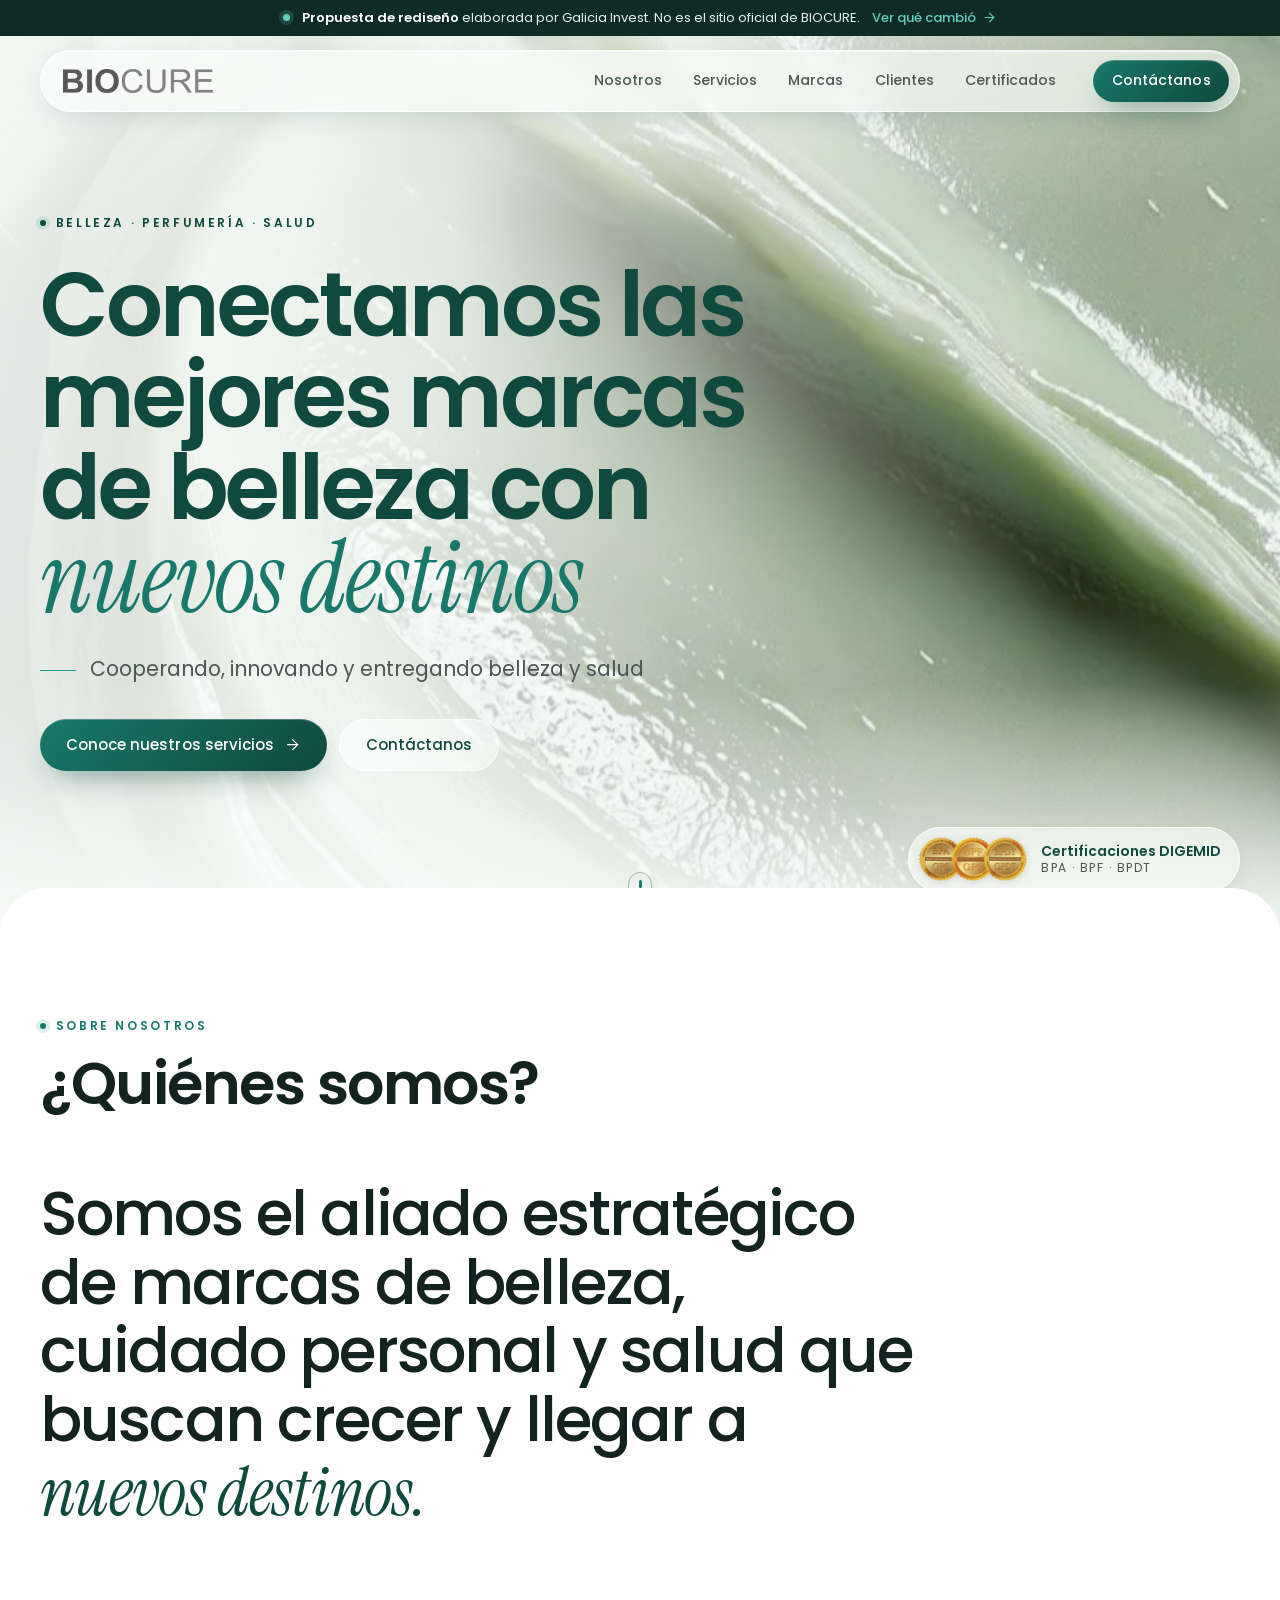
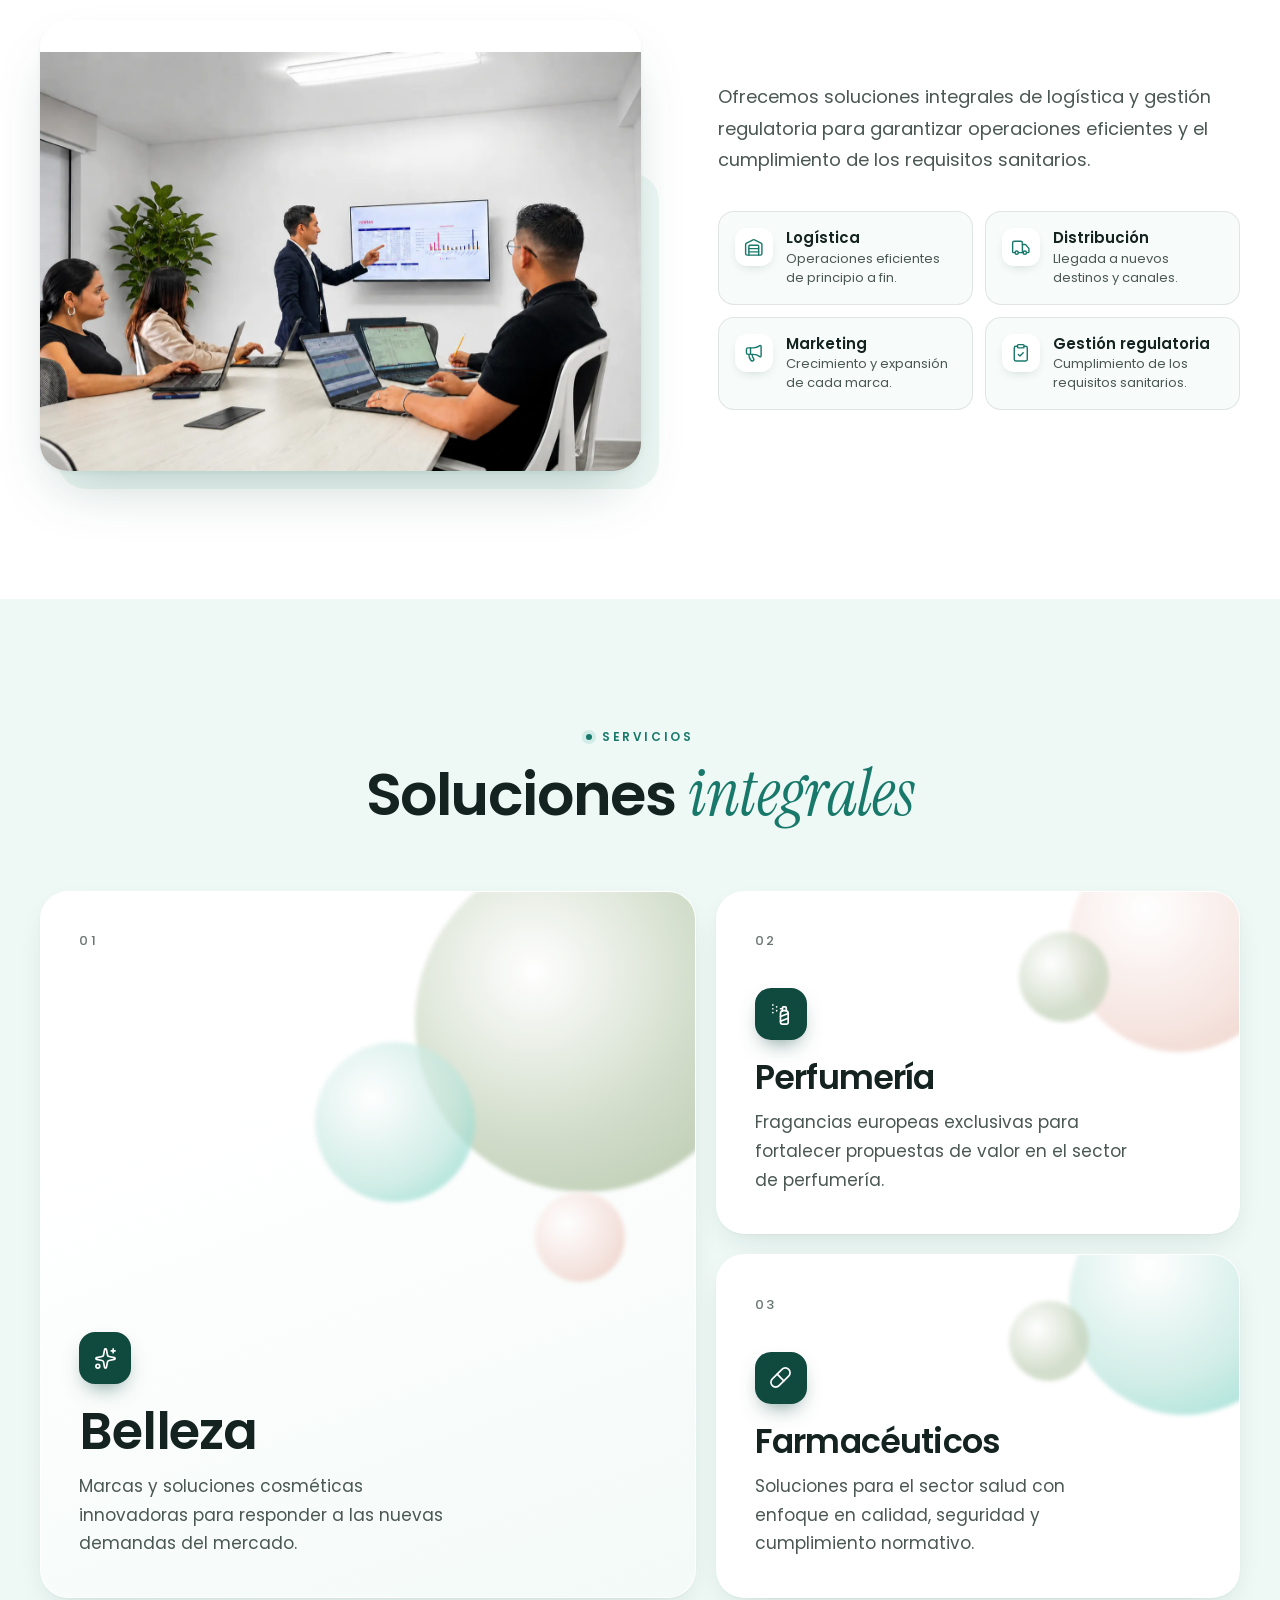
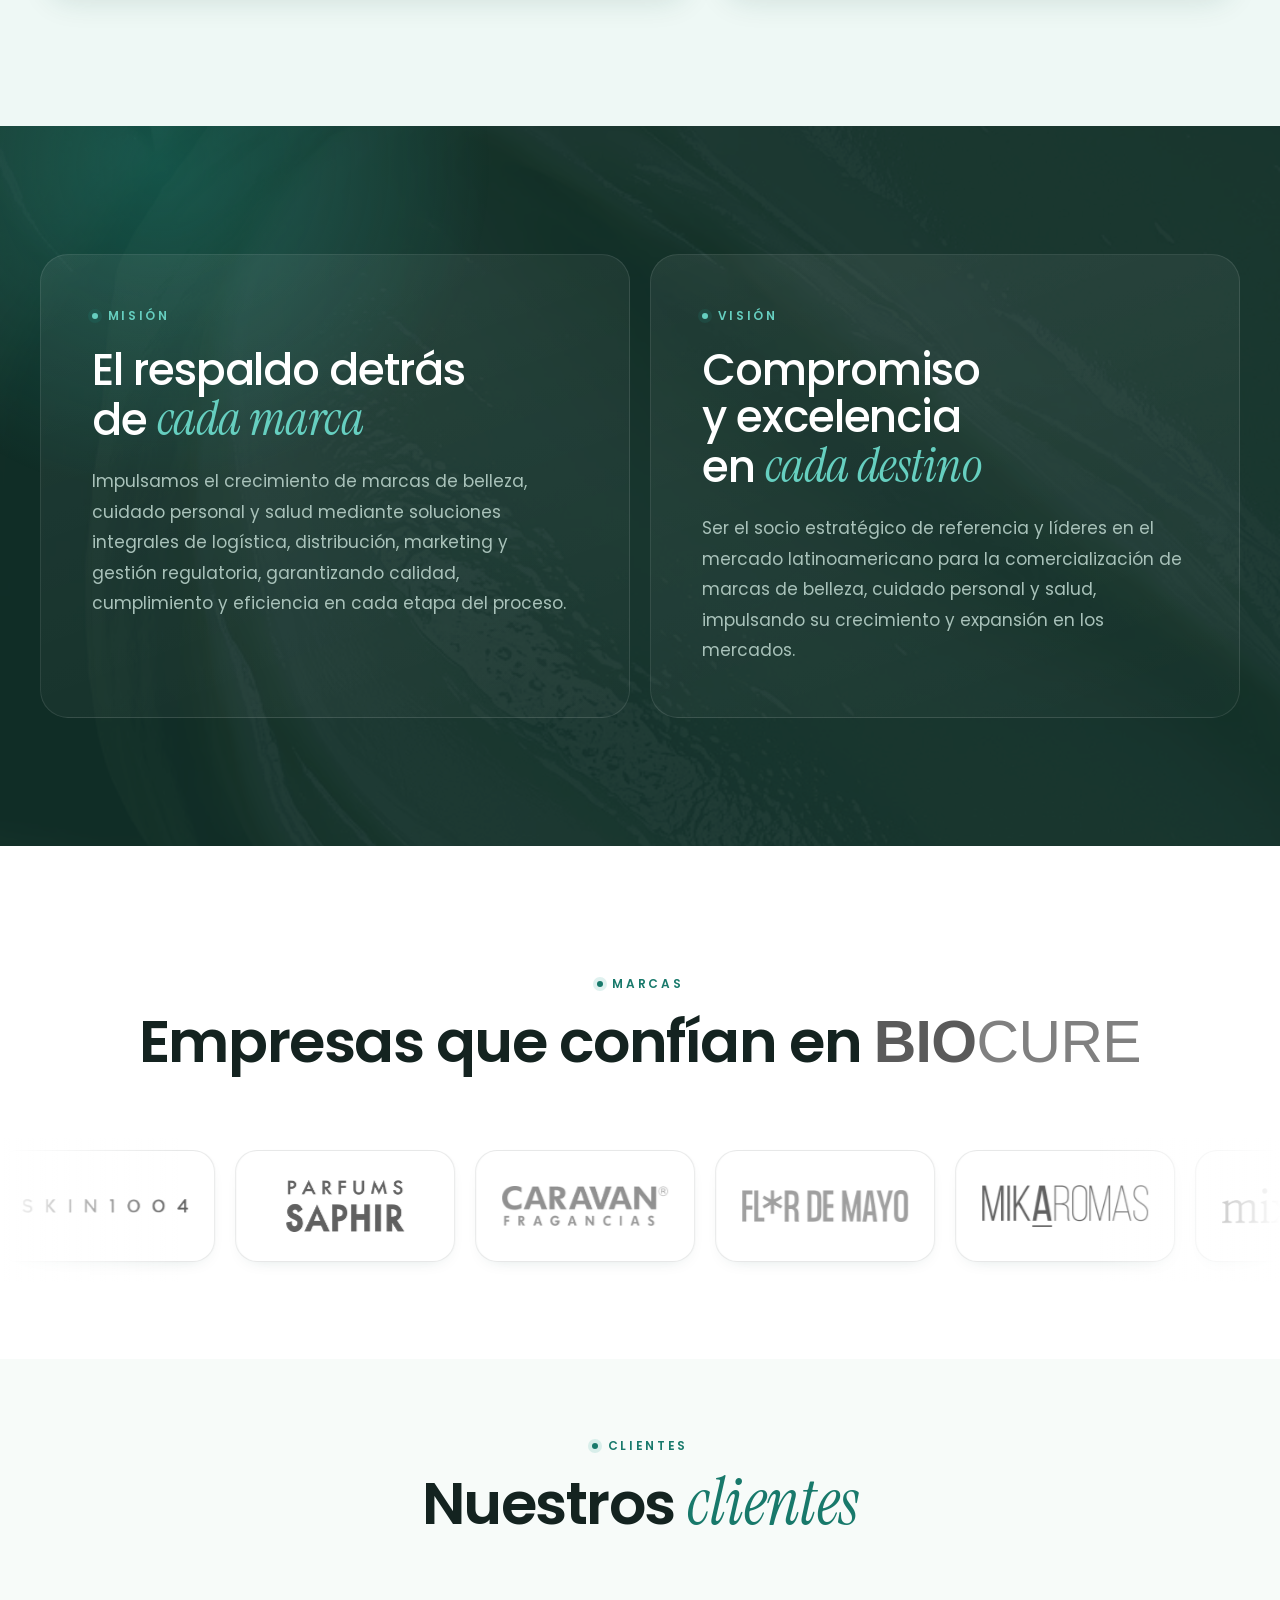
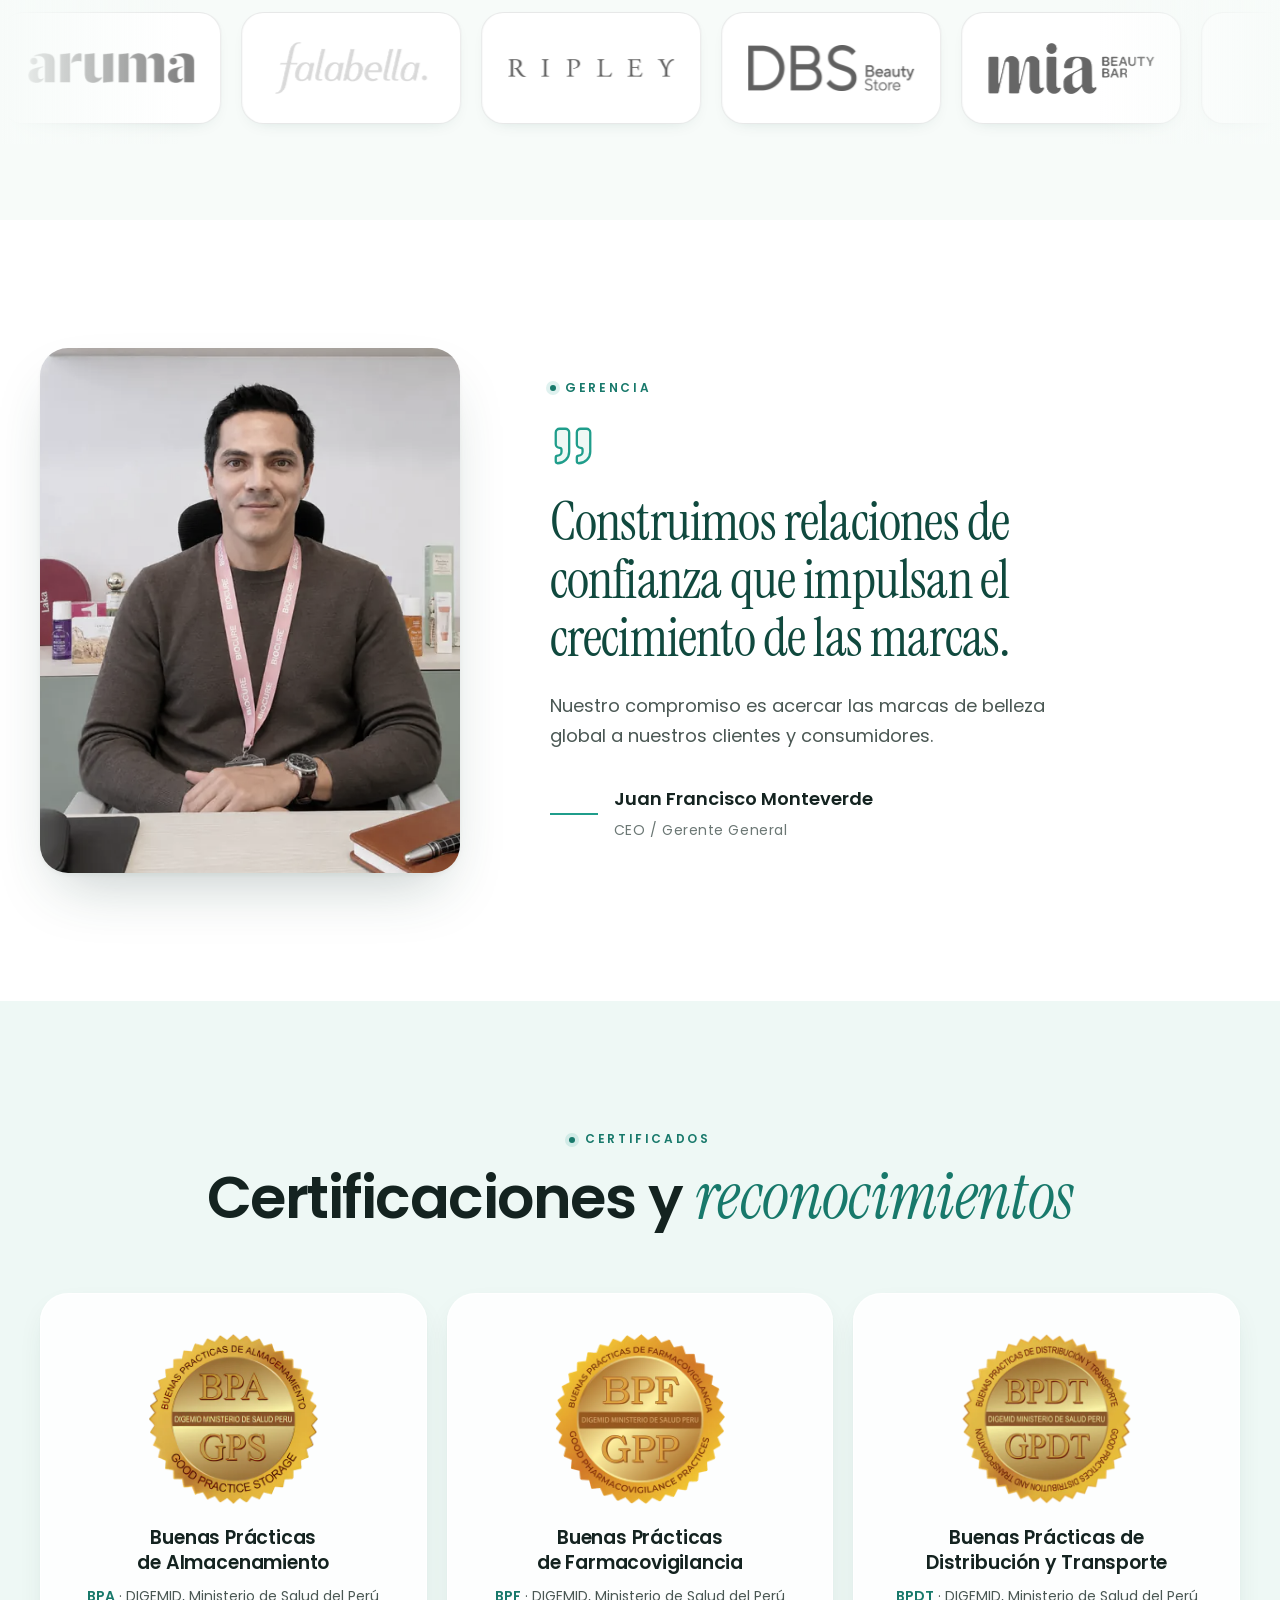
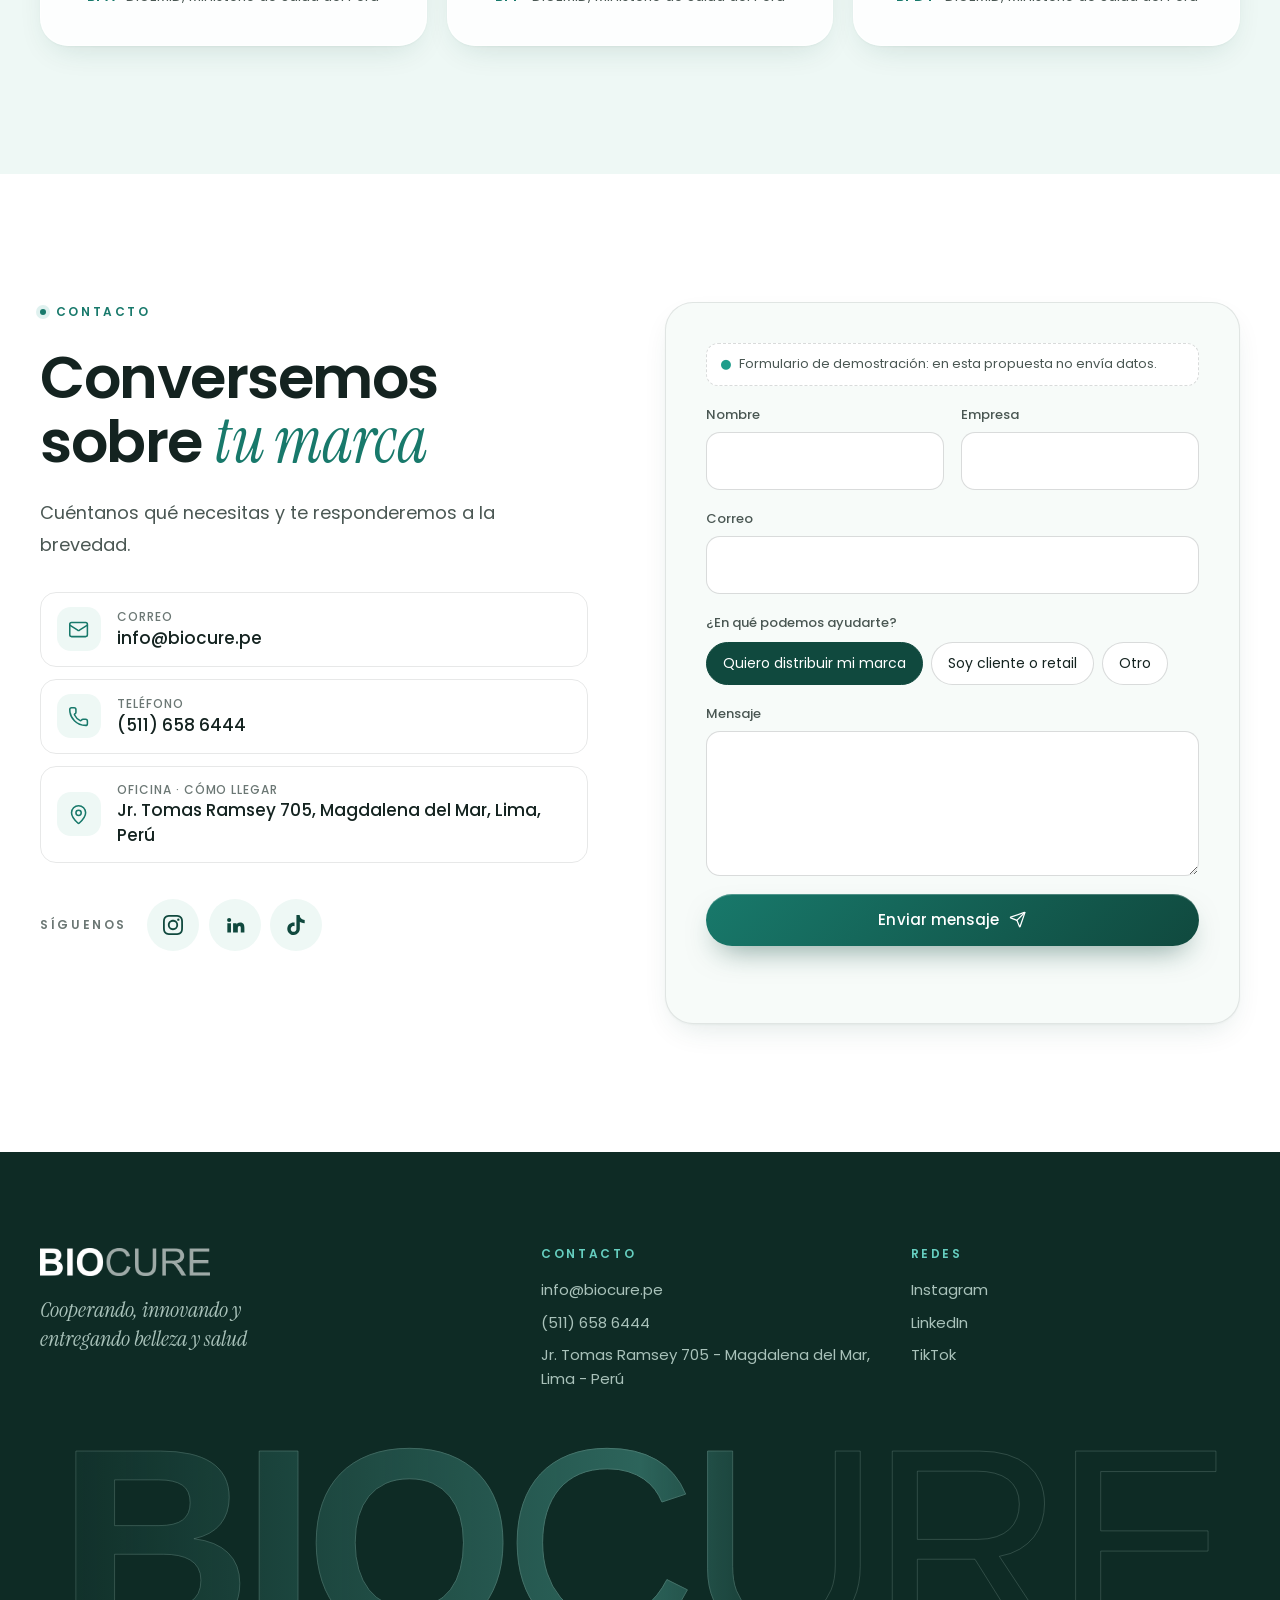
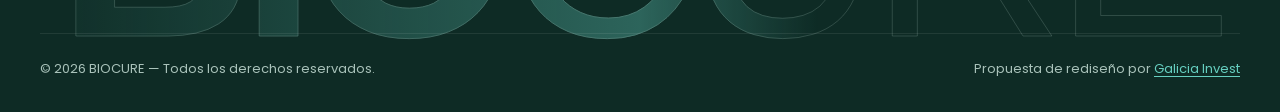
==== commit 5a72896b: "Informe de cambios: medición en la vista previa pública Co-Authored-By: Claude Opus 5.5 <noreply@ant" ====
--- a/index.html
+++ b/index.html
@@ -1,4 +1,4 @@
-<!DOCTYPE html> <html lang="es"> <head> <meta charset="UTF-8"> <meta name="viewport" content="width=device-width,initial-scale=1"> <title>Propuesta de rediseño web — BIOCURE · Galicia Invest</title> <meta name="description" content="Aliado estratégico de marcas de belleza, cuidado personal y salud que buscan crecer en Perú: logística, distribución, marketing y gestión regulatoria con certificaciones DIGEMID."> <meta name="robots" content="noindex, nofollow"> <meta name="theme-color" content="#f7fbf9"> <meta name="referrer" content="strict-origin-when-cross-origin"> <meta property="og:url" content="https://jsanchezch22.github.io/propuesta-biocure/"> <meta property="og:type" content="website"> <meta property="og:locale" content="es_PE"> <meta property="og:site_name" content="Galicia Invest"> <meta property="og:title" content="Propuesta de rediseño web para BIOCURE"> <meta property="og:description" content="Maqueta elaborada por Galicia Invest. No es el sitio oficial de BIOCURE."> <meta property="og:image" content="https://jsanchezch22.github.io/propuesta-biocure/assets/img/og-image.jpg"> <meta property="og:image:width" content="1200"> <meta property="og:image:height" content="630"> <meta name="twitter:card" content="summary_large_image"> <link rel="icon" type="image/png" sizes="32x32" href="assets/img/favicon-32.png"> <link rel="apple-touch-icon" href="assets/img/apple-touch-icon.png"> <link rel="preload" href="fonts/poppins-600.woff2" as="font" type="font/woff2" crossorigin> <link rel="preload" href="fonts/instrument-serif-400i.woff2" as="font" type="font/woff2" crossorigin> <link rel="preload" as="image" href="assets/img/portada.webp" media="(min-width: 761px)" fetchpriority="high"> <link rel="preload" as="image" href="assets/img/portada-movil.webp" media="(max-width: 760px)" fetchpriority="high"> <link rel="stylesheet" href="css/styles.css?v=mwowrphc"> <script>document.documentElement.classList.add("js")</script> <script type="application/ld+json"> {
+<!DOCTYPE html> <html lang="es"> <head> <meta charset="UTF-8"> <meta name="viewport" content="width=device-width,initial-scale=1"> <title>Propuesta de rediseño web — BIOCURE · Galicia Invest</title> <meta name="description" content="Aliado estratégico de marcas de belleza, cuidado personal y salud que buscan crecer en Perú: logística, distribución, marketing y gestión regulatoria con certificaciones DIGEMID."> <meta name="robots" content="noindex, nofollow"> <meta name="theme-color" content="#f7fbf9"> <meta name="referrer" content="strict-origin-when-cross-origin"> <meta property="og:url" content="https://jsanchezch22.github.io/propuesta-biocure/"> <meta property="og:type" content="website"> <meta property="og:locale" content="es_PE"> <meta property="og:site_name" content="Galicia Invest"> <meta property="og:title" content="Propuesta de rediseño web para BIOCURE"> <meta property="og:description" content="Maqueta elaborada por Galicia Invest. No es el sitio oficial de BIOCURE."> <meta property="og:image" content="https://jsanchezch22.github.io/propuesta-biocure/assets/img/og-image.jpg"> <meta property="og:image:width" content="1200"> <meta property="og:image:height" content="630"> <meta name="twitter:card" content="summary_large_image"> <link rel="icon" type="image/png" sizes="32x32" href="assets/img/favicon-32.png"> <link rel="apple-touch-icon" href="assets/img/apple-touch-icon.png"> <link rel="preload" href="fonts/poppins-600.woff2" as="font" type="font/woff2" crossorigin> <link rel="preload" href="fonts/instrument-serif-400i.woff2" as="font" type="font/woff2" crossorigin> <link rel="preload" as="image" href="assets/img/portada.webp" media="(min-width: 761px)" fetchpriority="high"> <link rel="preload" as="image" href="assets/img/portada-movil.webp" media="(max-width: 760px)" fetchpriority="high"> <link rel="stylesheet" href="css/styles.css?v=mwowvarp"> <script>document.documentElement.classList.add("js")</script> <script type="application/ld+json"> {
     "@context": "https://schema.org",
     "@type": "Organization",
     "name": "BIOCURE",
@@ -20,4 +20,4 @@
       "https://www.linkedin.com/company/biocure-s-a-c/",
       "https://www.tiktok.com/@biocure.pe"
     ]
-  } </script> </head> <body> <svg width="0" height="0" style="position:absolute" aria-hidden="true" focusable="false"> <defs> <symbol id="i-sparkles" viewBox="0 0 24 24"><path d="M11.017 2.814a1 1 0 0 1 1.966 0l1.051 5.558a2 2 0 0 0 1.594 1.594l5.558 1.051a1 1 0 0 1 0 1.966l-5.558 1.051a2 2 0 0 0-1.594 1.594l-1.051 5.558a1 1 0 0 1-1.966 0l-1.051-5.558a2 2 0 0 0-1.594-1.594l-5.558-1.051a1 1 0 0 1 0-1.966l5.558-1.051a2 2 0 0 0 1.594-1.594z"/><path d="M20 2v4"/><path d="M22 4h-4"/><circle cx="4" cy="20" r="2"/></symbol> <symbol id="i-spray" viewBox="0 0 24 24"><path d="m12 19 8-3"/><path d="M14 6h-2"/><path d="M18 8.172V5a1 1 0 00-1-1h-2a1 1 0 00-1 1v3.172"/><path d="m20 11-8 3"/><path d="M20 20a2 2 0 01-2 2h-4a2 2 0 01-2-2v-9a3 3 0 013-3h2a3 3 0 013 3z"/><path d="M4 10h.01"/><path d="M4 2h.01"/><path d="M4 6h.01"/><path d="M8 4h.01"/><path d="M8 8h.01"/></symbol> <symbol id="i-pill" viewBox="0 0 24 24"><path d="m10.5 20.5 10-10a4.95 4.95 0 1 0-7-7l-10 10a4.95 4.95 0 1 0 7 7Z"/><path d="m8.5 8.5 7 7"/></symbol> <symbol id="i-warehouse" viewBox="0 0 24 24"><path d="M18 21V10a1 1 0 0 0-1-1H7a1 1 0 0 0-1 1v11"/><path d="M22 19a2 2 0 0 1-2 2H4a2 2 0 0 1-2-2V8a2 2 0 0 1 1.132-1.803l7.95-3.974a2 2 0 0 1 1.837 0l7.948 3.974A2 2 0 0 1 22 8z"/><path d="M6 13h12"/><path d="M6 17h12"/></symbol> <symbol id="i-truck" viewBox="0 0 24 24"><path d="M14 18V6a2 2 0 0 0-2-2H4a2 2 0 0 0-2 2v11a1 1 0 0 0 1 1h2"/><path d="M15 18H9"/><path d="M19 18h2a1 1 0 0 0 1-1v-3.65a1 1 0 0 0-.22-.624l-3.48-4.35A1 1 0 0 0 17.52 8H14"/><circle cx="17" cy="18" r="2"/><circle cx="7" cy="18" r="2"/></symbol> <symbol id="i-megaphone" viewBox="0 0 24 24"><path d="M11 6a13 13 0 0 0 8.4-2.8A1 1 0 0 1 21 4v12a1 1 0 0 1-1.6.8A13 13 0 0 0 11 14H5a2 2 0 0 1-2-2V8a2 2 0 0 1 2-2z"/><path d="M6 14a12 12 0 0 0 2.4 7.2 2 2 0 0 0 3.2-2.4A8 8 0 0 1 10 14"/><path d="M8 6v8"/></symbol> <symbol id="i-clipboard" viewBox="0 0 24 24"><rect width="8" height="4" x="8" y="2" rx="1" ry="1"/><path d="M16 4h2a2 2 0 0 1 2 2v14a2 2 0 0 1-2 2H6a2 2 0 0 1-2-2V6a2 2 0 0 1 2-2h2"/><path d="m9 14 2 2 4-4"/></symbol> <symbol id="i-shield" viewBox="0 0 24 24"><path d="M20 13c0 5-3.5 7.5-7.66 8.95a1 1 0 0 1-.67-.01C7.5 20.5 4 18 4 13V6a1 1 0 0 1 1-1c2 0 4.5-1.2 6.24-2.72a1.17 1.17 0 0 1 1.52 0C14.51 3.81 17 5 19 5a1 1 0 0 1 1 1z"/><path d="m9 12 2 2 4-4"/></symbol> <symbol id="i-mail" viewBox="0 0 24 24"><path d="m22 7-8.991 5.727a2 2 0 0 1-2.009 0L2 7"/><rect x="2" y="4" width="20" height="16" rx="2"/></symbol> <symbol id="i-phone" viewBox="0 0 24 24"><path d="M13.832 16.568a1 1 0 0 0 1.213-.303l.355-.465A2 2 0 0 1 17 15h3a2 2 0 0 1 2 2v3a2 2 0 0 1-2 2A18 18 0 0 1 2 4a2 2 0 0 1 2-2h3a2 2 0 0 1 2 2v3a2 2 0 0 1-.8 1.6l-.468.351a1 1 0 0 0-.292 1.233 14 14 0 0 0 6.392 6.384"/></symbol> <symbol id="i-pin" viewBox="0 0 24 24"><path d="M20 10c0 4.993-5.539 10.193-7.399 11.799a1 1 0 0 1-1.202 0C9.539 20.193 4 14.993 4 10a8 8 0 0 1 16 0"/><circle cx="12" cy="10" r="3"/></symbol> <symbol id="i-arrow" viewBox="0 0 24 24"><path d="M5 12h14"/><path d="m12 5 7 7-7 7"/></symbol> <symbol id="i-arrow-up" viewBox="0 0 24 24"><path d="M7 7h10v10"/><path d="M7 17 17 7"/></symbol> <symbol id="i-menu" viewBox="0 0 24 24"><path d="M4 7h16"/><path d="M4 17h16"/></symbol> <symbol id="i-x" viewBox="0 0 24 24"><path d="M18 6 6 18"/><path d="m6 6 12 12"/></symbol> <symbol id="i-send" viewBox="0 0 24 24"><path d="M14.536 21.686a.5.5 0 0 0 .937-.024l6.5-19a.496.496 0 0 0-.635-.635l-19 6.5a.5.5 0 0 0-.024.937l7.93 3.18a2 2 0 0 1 1.112 1.11z"/><path d="m21.854 2.147-10.94 10.939"/></symbol> <symbol id="i-quote" viewBox="0 0 24 24"><path d="M16 3a2 2 0 0 0-2 2v6a2 2 0 0 0 2 2 1 1 0 0 1 1 1v1a2 2 0 0 1-2 2 1 1 0 0 0-1 1v2a1 1 0 0 0 1 1 6 6 0 0 0 6-6V5a2 2 0 0 0-2-2z"/><path d="M5 3a2 2 0 0 0-2 2v6a2 2 0 0 0 2 2 1 1 0 0 1 1 1v1a2 2 0 0 1-2 2 1 1 0 0 0-1 1v2a1 1 0 0 0 1 1 6 6 0 0 0 6-6V5a2 2 0 0 0-2-2z"/></symbol> <symbol id="s-instagram" viewBox="0 0 24 24"><path fill="currentColor" stroke="none" d="M7.0301.084c-1.2768.0602-2.1487.264-2.911.5634-.7888.3075-1.4575.72-2.1228 1.3877-.6652.6677-1.075 1.3368-1.3802 2.127-.2954.7638-.4956 1.6365-.552 2.914-.0564 1.2775-.0689 1.6882-.0626 4.947.0062 3.2586.0206 3.6671.0825 4.9473.061 1.2765.264 2.1482.5635 2.9107.308.7889.72 1.4573 1.388 2.1228.6679.6655 1.3365 1.0743 2.1285 1.38.7632.295 1.6361.4961 2.9134.552 1.2773.056 1.6884.069 4.9462.0627 3.2578-.0062 3.668-.0207 4.9478-.0814 1.28-.0607 2.147-.2652 2.9098-.5633.7889-.3086 1.4578-.72 2.1228-1.3881.665-.6682 1.0745-1.3378 1.3795-2.1284.2957-.7632.4966-1.636.552-2.9124.056-1.2809.0692-1.6898.063-4.948-.0063-3.2583-.021-3.6668-.0817-4.9465-.0607-1.2797-.264-2.1487-.5633-2.9117-.3084-.7889-.72-1.4568-1.3876-2.1228C21.2982 1.33 20.628.9208 19.8378.6165 19.074.321 18.2017.1197 16.9244.0645 15.6471.0093 15.236-.005 11.977.0014 8.718.0076 8.31.0215 7.0301.0839m.1402 21.6932c-1.17-.0509-1.8053-.2453-2.2287-.408-.5606-.216-.96-.4771-1.3819-.895-.422-.4178-.6811-.8186-.9-1.378-.1644-.4234-.3624-1.058-.4171-2.228-.0595-1.2645-.072-1.6442-.079-4.848-.007-3.2037.0053-3.583.0607-4.848.05-1.169.2456-1.805.408-2.2282.216-.5613.4762-.96.895-1.3816.4188-.4217.8184-.6814 1.3783-.9003.423-.1651 1.0575-.3614 2.227-.4171 1.2655-.06 1.6447-.072 4.848-.079 3.2033-.007 3.5835.005 4.8495.0608 1.169.0508 1.8053.2445 2.228.408.5608.216.96.4754 1.3816.895.4217.4194.6816.8176.9005 1.3787.1653.4217.3617 1.056.4169 2.2263.0602 1.2655.0739 1.645.0796 4.848.0058 3.203-.0055 3.5834-.061 4.848-.051 1.17-.245 1.8055-.408 2.2294-.216.5604-.4763.96-.8954 1.3814-.419.4215-.8181.6811-1.3783.9-.4224.1649-1.0577.3617-2.2262.4174-1.2656.0595-1.6448.072-4.8493.079-3.2045.007-3.5825-.006-4.848-.0608M16.953 5.5864A1.44 1.44 0 1 0 18.39 4.144a1.44 1.44 0 0 0-1.437 1.4424M5.8385 12.012c.0067 3.4032 2.7706 6.1557 6.173 6.1493 3.4026-.0065 6.157-2.7701 6.1506-6.1733-.0065-3.4032-2.771-6.1565-6.174-6.1498-3.403.0067-6.156 2.771-6.1496 6.1738M8 12.0077a4 4 0 1 1 4.008 3.9921A3.9996 3.9996 0 0 1 8 12.0077"/></symbol> <symbol id="s-tiktok" viewBox="0 0 24 24"><path fill="currentColor" stroke="none" d="M12.525.02c1.31-.02 2.61-.01 3.91-.02.08 1.53.63 3.09 1.75 4.17 1.12 1.11 2.7 1.62 4.24 1.79v4.03c-1.44-.05-2.89-.35-4.2-.97-.57-.26-1.1-.59-1.62-.93-.01 2.92.01 5.84-.02 8.75-.08 1.4-.54 2.79-1.35 3.94-1.31 1.92-3.58 3.17-5.91 3.21-1.43.08-2.86-.31-4.080-1.03-2.02-1.19-3.44-3.37-3.65-5.71-.02-.5-.03-1-.01-1.49.18-1.9 1.12-3.72 2.58-4.96 1.66-1.44 3.98-2.13 6.15-1.72.02 1.48-.04 2.96-.04 4.44-.99-.32-2.150-.23-3.020.37-.63.41-1.11 1.04-1.36 1.75-.21.51-.15 1.07-.14 1.61.24 1.64 1.82 3.02 3.5 2.87 1.12-.01 2.19-.66 2.77-1.61.19-.33.4-.67.41-1.06.1-1.79.06-3.57.07-5.36.01-4.03-.01-8.05.02-12.07z"/></symbol> <symbol id="s-linkedin" viewBox="0 0 24 24"><path fill="currentColor" stroke="none" d="M4.98 3.5a2.5 2.5 0 1 1 0 5 2.5 2.5 0 0 1 0-5zM2.8 9.75h4.36V21H2.8zM9.7 9.75h4.18v1.54h.06c.58-1.1 2-2.26 4.12-2.26 4.4 0 5.22 2.9 5.22 6.66V21h-4.35v-4.96c0-1.18-.02-2.7-1.65-2.7-1.65 0-1.9 1.29-1.9 2.62V21H9.7z"/></symbol> </defs> </svg> <a class="saltar" href="#contenido">Saltar al contenido</a> <div class="aviso-propuesta" role="note"> <span class="aviso-punto" aria-hidden="true"></span> <p><strong>Propuesta de rediseño</strong> elaborada por Galicia Invest. No es el sitio oficial de BIOCURE.</p> <a href="cambios.html">Ver qué cambió <svg class="ico" aria-hidden="true"><use href="#i-arrow"/></svg></a> </div> <header class="cabecera" id="cabecera"> <div class="cabecera-pildora"> <a class="marca" href="#inicio" aria-label="BIOCURE, ir al inicio"> <img src="assets/img/logo.webp" alt="BIOCURE" width="181" height="30"> </a> <nav class="nav" aria-label="Principal"> <a href="#nosotros">Nosotros</a> <a href="#servicios">Servicios</a> <a href="#marcas">Marcas</a> <a href="#clientes">Clientes</a> <a href="#certificados">Certificados</a> </nav> <a class="boton boton-primario boton-chico cabecera-cta" href="#contacto">Contáctanos</a> <button class="menu-boton" id="menu-boton" type="button" aria-expanded="false" aria-controls="menu-movil" aria-label="Abrir menú"> <svg class="ico" aria-hidden="true"><use href="#i-menu"/></svg> </button> </div> </header> <div class="menu-movil" id="menu-movil" hidden> <nav aria-label="Menú móvil"> <a href="#nosotros"><span>01</span>Nosotros</a> <a href="#servicios"><span>02</span>Servicios</a> <a href="#mision"><span>03</span>Misión y visión</a> <a href="#marcas"><span>04</span>Marcas</a> <a href="#clientes"><span>05</span>Clientes</a> <a href="#gerencia"><span>06</span>Gerencia</a> <a href="#certificados"><span>07</span>Certificados</a> <a href="#contacto"><span>08</span>Contacto</a> </nav> <div class="menu-movil-pie"> <a href="mailto:info@biocure.pe">info@biocure.pe</a> <a href="tel:+5116586444">(511) 658 6444</a> </div> </div> <main id="contenido"> <section class="portada" id="inicio" aria-labelledby="titulo-portada"> <div class="portada-fondo" aria-hidden="true"> <picture> <source media="(max-width: 760px)" srcset="assets/img/portada-movil.webp" width="720" height="960"> <img src="assets/img/portada.webp" alt="" width="1313" height="736" fetchpriority="high"> </picture> </div> <div class="portada-velo" aria-hidden="true"></div> <div class="contenedor portada-contenido"> <p class="ceja ceja-portada"><span class="ceja-punto"></span>Belleza · Perfumería · Salud</p> <h1 class="portada-titulo" id="titulo-portada"> <span class="m"><span style="--i:0">Conectamos</span></span> <span class="m"><span style="--i:1">las</span></span> <span class="m"><span style="--i:2">mejores</span></span> <span class="m"><span style="--i:3">marcas</span></span> <span class="m"><span style="--i:4">de</span></span> <span class="m"><span style="--i:5">belleza</span></span> <span class="m"><span style="--i:6">con</span></span> <span class="m"><em class="serif" style="--i:7">nuevos destinos</em></span> </h1> <p class="portada-lema">Cooperando, innovando y entregando belleza y salud</p> <div class="portada-acciones"> <a class="boton boton-primario" href="#servicios">Conoce nuestros servicios <svg class="ico" aria-hidden="true"><use href="#i-arrow"/></svg></a> <a class="boton boton-vidrio" href="#contacto">Contáctanos</a> </div> </div> <a class="portada-sellos" href="#certificados"> <span class="sellos-imgs" aria-hidden="true"> <img src="assets/cert/sello-1.webp" alt="" width="44" height="44"> <img src="assets/cert/sello-2.webp" alt="" width="44" height="44"> <img src="assets/cert/sello-3.webp" alt="" width="44" height="44"> </span> <span class="sellos-texto"><strong>Certificaciones DIGEMID</strong><span>BPA · BPF · BPDT</span></span> </a> <div class="portada-desliza" aria-hidden="true"><span></span></div> </section> <section class="seccion nosotros" id="nosotros" aria-labelledby="titulo-nosotros"> <div class="contenedor"> <div class="encabezado" data-revelar> <p class="ceja"><span class="ceja-punto"></span>Sobre nosotros</p> <h2 class="titulo-seccion" id="titulo-nosotros">¿Quiénes somos?</h2> </div> <p class="declaracion" id="declaracion" data-palabras>Somos el aliado estratégico de marcas de belleza, cuidado personal y salud que buscan crecer y llegar a <em class="serif">nuevos destinos.</em></p> <div class="nosotros-grid"> <figure class="nosotros-foto" data-revelar> <div class="foto-marco" data-paralaje> <picture> <source media="(max-width: 760px)" srcset="assets/img/equipo-800.webp"> <img src="assets/img/equipo-1400.webp" alt="Equipo de BIOCURE en una reunión de ventas" width="1400" height="1050" loading="lazy" decoding="async"> </picture> </div> </figure> <div class="nosotros-texto" data-revelar> <p class="lead">Ofrecemos soluciones integrales de logística y gestión regulatoria para garantizar operaciones eficientes y el cumplimiento de los requisitos sanitarios.</p> <ul class="capacidades" role="list"> <li><span class="cap-ico"><svg class="ico" aria-hidden="true"><use href="#i-warehouse"/></svg></span><div><strong>Logística</strong><span>Operaciones eficientes de principio a fin.</span></div></li> <li><span class="cap-ico"><svg class="ico" aria-hidden="true"><use href="#i-truck"/></svg></span><div><strong>Distribución</strong><span>Llegada a nuevos destinos y canales.</span></div></li> <li><span class="cap-ico"><svg class="ico" aria-hidden="true"><use href="#i-megaphone"/></svg></span><div><strong>Marketing</strong><span>Crecimiento y expansión de cada marca.</span></div></li> <li><span class="cap-ico"><svg class="ico" aria-hidden="true"><use href="#i-clipboard"/></svg></span><div><strong>Gestión regulatoria</strong><span>Cumplimiento de los requisitos sanitarios.</span></div></li> </ul> </div> </div> </div> </section> <section class="seccion servicios" id="servicios" aria-labelledby="titulo-servicios"> <div class="contenedor"> <div class="encabezado encabezado-centro" data-revelar> <p class="ceja"><span class="ceja-punto"></span>Servicios</p> <h2 class="titulo-seccion" id="titulo-servicios">Soluciones <em class="serif">integrales</em></h2> </div> <div class="bento"> <article class="tarjeta-servicio t-belleza" data-revelar data-foco> <div class="ts-arte" aria-hidden="true"><span class="burbuja b1"></span><span class="burbuja b2"></span><span class="burbuja b3"></span></div> <span class="ts-num" aria-hidden="true">01</span> <span class="ts-ico"><svg class="ico" aria-hidden="true"><use href="#i-sparkles"/></svg></span> <h3>Belleza</h3> <p>Marcas y soluciones cosméticas innovadoras para responder a las nuevas demandas del mercado.</p> </article> <article class="tarjeta-servicio t-perfumeria" data-revelar data-foco> <div class="ts-arte" aria-hidden="true"><span class="burbuja b1"></span><span class="burbuja b2"></span></div> <span class="ts-num" aria-hidden="true">02</span> <span class="ts-ico"><svg class="ico" aria-hidden="true"><use href="#i-spray"/></svg></span> <h3>Perfumería</h3> <p>Fragancias europeas exclusivas para fortalecer propuestas de valor en el sector de perfumería.</p> </article> <article class="tarjeta-servicio t-farma" data-revelar data-foco> <div class="ts-arte" aria-hidden="true"><span class="burbuja b1"></span><span class="burbuja b2"></span></div> <span class="ts-num" aria-hidden="true">03</span> <span class="ts-ico"><svg class="ico" aria-hidden="true"><use href="#i-pill"/></svg></span> <h3>Farmacéuticos</h3> <p>Soluciones para el sector salud con enfoque en calidad, seguridad y cumplimiento normativo.</p> </article> </div> </div> </section> <section class="seccion mision" id="mision" aria-label="Misión y visión"> <div class="mision-textura" aria-hidden="true"></div> <div class="contenedor mision-grid"> <article class="tarjeta-mv" data-revelar data-foco> <p class="ceja ceja-clara"><span class="ceja-punto"></span>Misión</p> <h3>El respaldo detrás de <em class="serif">cada marca</em></h3> <p>Impulsamos el crecimiento de marcas de belleza, cuidado personal y salud mediante soluciones integrales de logística, distribución, marketing y gestión regulatoria, garantizando calidad, cumplimiento y eficiencia en cada etapa del proceso.</p> </article> <article class="tarjeta-mv" data-revelar data-foco> <p class="ceja ceja-clara"><span class="ceja-punto"></span>Visión</p> <h3>Compromiso y excelencia en <em class="serif">cada destino</em></h3> <p>Ser el socio estratégico de referencia y líderes en el mercado latinoamericano para la comercialización de marcas de belleza, cuidado personal y salud, impulsando su crecimiento y expansión en los mercados.</p> </article> </div> </section> <section class="seccion logos" id="marcas" aria-labelledby="titulo-marcas"> <div class="contenedor"> <div class="encabezado encabezado-centro" data-revelar> <p class="ceja"><span class="ceja-punto"></span>Marcas</p> <h2 class="titulo-seccion" id="titulo-marcas">Empresas que confían en <span class="nombre-marca">BIO<span>CURE</span></span></h2> </div> </div> <div class="marquesina" data-marquesina data-sentido="izquierda" data-velocidad="34"> <div class="marquesina-vista"> <div class="marquesina-pista"> <ul class="marquesina-grupo" role="list" aria-label="Marcas que representa BIOCURE"> <li><img src="assets/marcas/marca-1.webp" alt="SKIN1004" height="48" loading="lazy"></li> <li><img src="assets/marcas/marca-2.webp" alt="Parfums Saphir" height="48" loading="lazy"></li> <li><img src="assets/marcas/marca-3.webp" alt="Caravan Fragancias" height="48" loading="lazy"></li> <li><img src="assets/marcas/marca-4.webp" alt="Flor de Mayo" height="48" loading="lazy"></li> <li><img src="assets/marcas/marca-5.webp" alt="Mikaromas" height="48" loading="lazy"></li> <li><img src="assets/marcas/marca-6.webp" alt="mixsoon" height="48" loading="lazy"></li> <li><img src="assets/marcas/marca-7.webp" alt="Purito Seoul" height="48" loading="lazy"></li> <li><img src="assets/marcas/marca-8.webp" alt="Beauty of Joseon" height="48" loading="lazy"></li> <li><img src="assets/marcas/marca-9.webp" alt="VT Cosmetics" height="48" loading="lazy"></li> <li><img src="assets/marcas/marca-10.webp" alt="Beauty Lab." height="48" loading="lazy"></li> </ul> </div> </div> </div> </section> <section class="seccion logos logos-clientes" id="clientes" aria-labelledby="titulo-clientes"> <div class="contenedor"> <div class="encabezado encabezado-centro" data-revelar> <p class="ceja"><span class="ceja-punto"></span>Clientes</p> <h2 class="titulo-seccion" id="titulo-clientes">Nuestros <em class="serif">clientes</em></h2> </div> </div> <div class="marquesina" data-marquesina data-sentido="derecha" data-velocidad="30"> <div class="marquesina-vista"> <div class="marquesina-pista"> <ul class="marquesina-grupo" role="list" aria-label="Clientes de BIOCURE"> <li><img src="assets/clientes/cliente-1.webp" alt="Aruma" height="48" loading="lazy"></li> <li><img src="assets/clientes/cliente-2.webp" alt="Falabella" height="48" loading="lazy"></li> <li><img src="assets/clientes/cliente-3.webp" alt="Ripley" height="48" loading="lazy"></li> <li><img src="assets/clientes/cliente-4.webp" alt="DBS Beauty Store" height="48" loading="lazy"></li> <li><img src="assets/clientes/cliente-5.webp" alt="Mia Beauty Bar" height="48" loading="lazy"></li> <li><img src="assets/clientes/cliente-6.webp" alt="Mifarma" height="48" loading="lazy"></li> <li><img src="assets/clientes/cliente-7.webp" alt="Yoyoso Perú" height="48" loading="lazy"></li> <li><img src="assets/clientes/cliente-8.webp" alt="Ilahui" height="48" loading="lazy"></li> </ul> </div> </div> </div> </section> <section class="seccion gerencia" id="gerencia" aria-labelledby="titulo-gerencia"> <div class="contenedor gerencia-grid"> <figure class="gerencia-foto" data-revelar> <img src="assets/img/gerencia-900.webp" srcset="assets/img/gerencia-520.webp 520w, assets/img/gerencia-900.webp 900w" sizes="(max-width: 760px) 86vw, 420px" alt="Juan Francisco Monteverde, CEO y Gerente General de BIOCURE" width="900" height="1101" loading="lazy" decoding="async"> </figure> <div class="gerencia-texto" data-revelar> <p class="ceja"><span class="ceja-punto"></span><span id="titulo-gerencia">Gerencia</span></p> <svg class="gerencia-comillas" aria-hidden="true"><use href="#i-quote"/></svg> <blockquote> <p>Construimos relaciones de confianza que impulsan el crecimiento de las marcas.</p> </blockquote> <p class="gerencia-apoyo">Nuestro compromiso es acercar las marcas de belleza global a nuestros clientes y consumidores.</p> <div class="firma"> <span class="firma-linea" aria-hidden="true"></span> <div> <strong>Juan Francisco Monteverde</strong> <span>CEO / Gerente General</span> </div> </div> </div> </div> </section> <section class="seccion certificados" id="certificados" aria-labelledby="titulo-certificados"> <div class="contenedor"> <div class="encabezado encabezado-centro" data-revelar> <p class="ceja"><span class="ceja-punto"></span>Certificados</p> <h2 class="titulo-seccion" id="titulo-certificados">Certificaciones y <em class="serif">reconocimientos</em></h2> </div> <div class="certs"> <article class="cert" data-revelar data-inclinar> <div class="cert-sello"><img src="assets/cert/sello-1.webp" alt="Sello BPA de DIGEMID" width="180" height="180" loading="lazy"><span class="cert-brillo" aria-hidden="true"></span></div> <h3>Buenas Prácticas de Almacenamiento</h3> <p><abbr title="Buenas Prácticas de Almacenamiento">BPA</abbr> · DIGEMID, Ministerio de Salud del Perú</p> </article> <article class="cert" data-revelar data-inclinar> <div class="cert-sello"><img src="assets/cert/sello-2.webp" alt="Sello BPF de DIGEMID" width="180" height="180" loading="lazy"><span class="cert-brillo" aria-hidden="true"></span></div> <h3>Buenas Prácticas de Farmacovigilancia</h3> <p><abbr title="Buenas Prácticas de Farmacovigilancia">BPF</abbr> · DIGEMID, Ministerio de Salud del Perú</p> </article> <article class="cert" data-revelar data-inclinar> <div class="cert-sello"><img src="assets/cert/sello-3.webp" alt="Sello BPDT de DIGEMID" width="180" height="180" loading="lazy"><span class="cert-brillo" aria-hidden="true"></span></div> <h3>Buenas Prácticas de Distribución y Transporte</h3> <p><abbr title="Buenas Prácticas de Distribución y Transporte">BPDT</abbr> · DIGEMID, Ministerio de Salud del Perú</p> </article> </div> </div> </section> <section class="seccion contacto" id="contacto" aria-labelledby="titulo-contacto"> <div class="contenedor contacto-grid"> <div class="contacto-info" data-revelar> <p class="ceja"><span class="ceja-punto"></span>Contacto</p> <h2 class="titulo-seccion" id="titulo-contacto">Conversemos sobre <em class="serif">tu marca</em></h2> <p class="lead">Cuéntanos qué necesitas y te responderemos a la brevedad.</p> <ul class="datos" role="list"> <li><a href="mailto:info@biocure.pe"><span class="dato-ico"><svg class="ico" aria-hidden="true"><use href="#i-mail"/></svg></span><span><small>Correo</small>info@biocure.pe</span></a></li> <li><a href="tel:+5116586444"><span class="dato-ico"><svg class="ico" aria-hidden="true"><use href="#i-phone"/></svg></span><span><small>Teléfono</small>(511) 658 6444</span></a></li> <li><a href="https://www.google.com/maps/search/?api=1&amp;query=Jr.+Tomas+Ramsey+705+Magdalena+del+Mar+Lima" target="_blank" rel="noopener noreferrer"><span class="dato-ico"><svg class="ico" aria-hidden="true"><use href="#i-pin"/></svg></span><span><small>Oficina · Cómo llegar</small>Jr. Tomas Ramsey 705, Magdalena del Mar, Lima, Perú</span></a></li> </ul> <div class="redes" id="redes"> <p class="redes-titulo">Síguenos</p> <div class="redes-lista"> <a class="red red-ig" href="https://www.instagram.com/biocure.pe" target="_blank" rel="noopener noreferrer" aria-label="BIOCURE en Instagram"><svg aria-hidden="true"><use href="#s-instagram"/></svg></a> <a class="red red-in" href="https://www.linkedin.com/company/biocure-s-a-c/" target="_blank" rel="noopener noreferrer" aria-label="BIOCURE en LinkedIn"><svg aria-hidden="true"><use href="#s-linkedin"/></svg></a> <a class="red red-tt" href="https://www.tiktok.com/@biocure.pe" target="_blank" rel="noopener noreferrer" aria-label="BIOCURE en TikTok"><svg aria-hidden="true"><use href="#s-tiktok"/></svg></a> </div> </div> </div> <form class="formulario" id="formulario" data-revelar novalidate> <p class="form-demo"><span aria-hidden="true">●</span> Formulario de demostración: en esta propuesta no envía datos.</p> <div class="campo-doble"> <label class="campo"><span>Nombre</span><input name="nombre" type="text" autocomplete="name" required maxlength="100"></label> <label class="campo"><span>Empresa</span><input name="empresa" type="text" autocomplete="organization" maxlength="120"></label> </div> <label class="campo"><span>Correo</span><input name="correo" type="email" autocomplete="email" required maxlength="160"></label> <fieldset class="opciones"> <legend>¿En qué podemos ayudarte?</legend> <label><input type="radio" name="motivo" value="marca" checked="checked"><span>Quiero distribuir mi marca</span></label> <label><input type="radio" name="motivo" value="cliente"><span>Soy cliente o retail</span></label> <label><input type="radio" name="motivo" value="otro"><span>Otro</span></label> </fieldset> <label class="campo"><span>Mensaje</span><textarea name="mensaje" rows="4" maxlength="1000"></textarea></label> <button class="boton boton-primario boton-ancho" type="submit">Enviar mensaje <svg class="ico" aria-hidden="true"><use href="#i-send"/></svg></button> <p class="form-estado" id="form-estado" role="status" aria-live="polite"></p> </form> </div> </section> </main> <footer class="pie"> <div class="contenedor pie-grid"> <div class="pie-marca"> <img src="assets/img/logo-claro.webp" alt="BIOCURE" width="181" height="30" loading="lazy"> <p>Cooperando, innovando y entregando belleza y salud</p> </div> <div class="pie-col"> <h3>Contacto</h3> <a href="mailto:info@biocure.pe">info@biocure.pe</a> <a href="tel:+5116586444">(511) 658 6444</a> <p>Jr. Tomas Ramsey 705 - Magdalena del Mar, Lima - Perú</p> </div> <div class="pie-col"> <h3>Redes</h3> <a href="https://www.instagram.com/biocure.pe" target="_blank" rel="noopener noreferrer">Instagram</a> <a href="https://www.linkedin.com/company/biocure-s-a-c/" target="_blank" rel="noopener noreferrer">LinkedIn</a> <a href="https://www.tiktok.com/@biocure.pe" target="_blank" rel="noopener noreferrer">TikTok</a> </div> </div> <div class="pie-palabra" aria-hidden="true"><span>BIO</span>CURE</div> <div class="contenedor pie-final"> <p>© <span id="anio">2026</span> BIOCURE — Todos los derechos reservados.</p> <p class="pie-credito">Propuesta de rediseño por <a href="https://www.galiciainvest.com/" target="_blank" rel="noopener">Galicia Invest</a></p> </div> </footer> <a class="chip-propuesta" href="cambios.html">Propuesta · ver cambios</a> <script src="js/main.js?v=mwowrphc" defer="defer"></script> </body> </html> +  } </script> </head> <body> <svg width="0" height="0" style="position:absolute" aria-hidden="true" focusable="false"> <defs> <symbol id="i-sparkles" viewBox="0 0 24 24"><path d="M11.017 2.814a1 1 0 0 1 1.966 0l1.051 5.558a2 2 0 0 0 1.594 1.594l5.558 1.051a1 1 0 0 1 0 1.966l-5.558 1.051a2 2 0 0 0-1.594 1.594l-1.051 5.558a1 1 0 0 1-1.966 0l-1.051-5.558a2 2 0 0 0-1.594-1.594l-5.558-1.051a1 1 0 0 1 0-1.966l5.558-1.051a2 2 0 0 0 1.594-1.594z"/><path d="M20 2v4"/><path d="M22 4h-4"/><circle cx="4" cy="20" r="2"/></symbol> <symbol id="i-spray" viewBox="0 0 24 24"><path d="m12 19 8-3"/><path d="M14 6h-2"/><path d="M18 8.172V5a1 1 0 00-1-1h-2a1 1 0 00-1 1v3.172"/><path d="m20 11-8 3"/><path d="M20 20a2 2 0 01-2 2h-4a2 2 0 01-2-2v-9a3 3 0 013-3h2a3 3 0 013 3z"/><path d="M4 10h.01"/><path d="M4 2h.01"/><path d="M4 6h.01"/><path d="M8 4h.01"/><path d="M8 8h.01"/></symbol> <symbol id="i-pill" viewBox="0 0 24 24"><path d="m10.5 20.5 10-10a4.95 4.95 0 1 0-7-7l-10 10a4.95 4.95 0 1 0 7 7Z"/><path d="m8.5 8.5 7 7"/></symbol> <symbol id="i-warehouse" viewBox="0 0 24 24"><path d="M18 21V10a1 1 0 0 0-1-1H7a1 1 0 0 0-1 1v11"/><path d="M22 19a2 2 0 0 1-2 2H4a2 2 0 0 1-2-2V8a2 2 0 0 1 1.132-1.803l7.95-3.974a2 2 0 0 1 1.837 0l7.948 3.974A2 2 0 0 1 22 8z"/><path d="M6 13h12"/><path d="M6 17h12"/></symbol> <symbol id="i-truck" viewBox="0 0 24 24"><path d="M14 18V6a2 2 0 0 0-2-2H4a2 2 0 0 0-2 2v11a1 1 0 0 0 1 1h2"/><path d="M15 18H9"/><path d="M19 18h2a1 1 0 0 0 1-1v-3.65a1 1 0 0 0-.22-.624l-3.48-4.35A1 1 0 0 0 17.52 8H14"/><circle cx="17" cy="18" r="2"/><circle cx="7" cy="18" r="2"/></symbol> <symbol id="i-megaphone" viewBox="0 0 24 24"><path d="M11 6a13 13 0 0 0 8.4-2.8A1 1 0 0 1 21 4v12a1 1 0 0 1-1.6.8A13 13 0 0 0 11 14H5a2 2 0 0 1-2-2V8a2 2 0 0 1 2-2z"/><path d="M6 14a12 12 0 0 0 2.4 7.2 2 2 0 0 0 3.2-2.4A8 8 0 0 1 10 14"/><path d="M8 6v8"/></symbol> <symbol id="i-clipboard" viewBox="0 0 24 24"><rect width="8" height="4" x="8" y="2" rx="1" ry="1"/><path d="M16 4h2a2 2 0 0 1 2 2v14a2 2 0 0 1-2 2H6a2 2 0 0 1-2-2V6a2 2 0 0 1 2-2h2"/><path d="m9 14 2 2 4-4"/></symbol> <symbol id="i-shield" viewBox="0 0 24 24"><path d="M20 13c0 5-3.5 7.5-7.66 8.95a1 1 0 0 1-.67-.01C7.5 20.5 4 18 4 13V6a1 1 0 0 1 1-1c2 0 4.5-1.2 6.24-2.72a1.17 1.17 0 0 1 1.52 0C14.51 3.81 17 5 19 5a1 1 0 0 1 1 1z"/><path d="m9 12 2 2 4-4"/></symbol> <symbol id="i-mail" viewBox="0 0 24 24"><path d="m22 7-8.991 5.727a2 2 0 0 1-2.009 0L2 7"/><rect x="2" y="4" width="20" height="16" rx="2"/></symbol> <symbol id="i-phone" viewBox="0 0 24 24"><path d="M13.832 16.568a1 1 0 0 0 1.213-.303l.355-.465A2 2 0 0 1 17 15h3a2 2 0 0 1 2 2v3a2 2 0 0 1-2 2A18 18 0 0 1 2 4a2 2 0 0 1 2-2h3a2 2 0 0 1 2 2v3a2 2 0 0 1-.8 1.6l-.468.351a1 1 0 0 0-.292 1.233 14 14 0 0 0 6.392 6.384"/></symbol> <symbol id="i-pin" viewBox="0 0 24 24"><path d="M20 10c0 4.993-5.539 10.193-7.399 11.799a1 1 0 0 1-1.202 0C9.539 20.193 4 14.993 4 10a8 8 0 0 1 16 0"/><circle cx="12" cy="10" r="3"/></symbol> <symbol id="i-arrow" viewBox="0 0 24 24"><path d="M5 12h14"/><path d="m12 5 7 7-7 7"/></symbol> <symbol id="i-arrow-up" viewBox="0 0 24 24"><path d="M7 7h10v10"/><path d="M7 17 17 7"/></symbol> <symbol id="i-menu" viewBox="0 0 24 24"><path d="M4 7h16"/><path d="M4 17h16"/></symbol> <symbol id="i-x" viewBox="0 0 24 24"><path d="M18 6 6 18"/><path d="m6 6 12 12"/></symbol> <symbol id="i-send" viewBox="0 0 24 24"><path d="M14.536 21.686a.5.5 0 0 0 .937-.024l6.5-19a.496.496 0 0 0-.635-.635l-19 6.5a.5.5 0 0 0-.024.937l7.93 3.18a2 2 0 0 1 1.112 1.11z"/><path d="m21.854 2.147-10.94 10.939"/></symbol> <symbol id="i-quote" viewBox="0 0 24 24"><path d="M16 3a2 2 0 0 0-2 2v6a2 2 0 0 0 2 2 1 1 0 0 1 1 1v1a2 2 0 0 1-2 2 1 1 0 0 0-1 1v2a1 1 0 0 0 1 1 6 6 0 0 0 6-6V5a2 2 0 0 0-2-2z"/><path d="M5 3a2 2 0 0 0-2 2v6a2 2 0 0 0 2 2 1 1 0 0 1 1 1v1a2 2 0 0 1-2 2 1 1 0 0 0-1 1v2a1 1 0 0 0 1 1 6 6 0 0 0 6-6V5a2 2 0 0 0-2-2z"/></symbol> <symbol id="s-instagram" viewBox="0 0 24 24"><path fill="currentColor" stroke="none" d="M7.0301.084c-1.2768.0602-2.1487.264-2.911.5634-.7888.3075-1.4575.72-2.1228 1.3877-.6652.6677-1.075 1.3368-1.3802 2.127-.2954.7638-.4956 1.6365-.552 2.914-.0564 1.2775-.0689 1.6882-.0626 4.947.0062 3.2586.0206 3.6671.0825 4.9473.061 1.2765.264 2.1482.5635 2.9107.308.7889.72 1.4573 1.388 2.1228.6679.6655 1.3365 1.0743 2.1285 1.38.7632.295 1.6361.4961 2.9134.552 1.2773.056 1.6884.069 4.9462.0627 3.2578-.0062 3.668-.0207 4.9478-.0814 1.28-.0607 2.147-.2652 2.9098-.5633.7889-.3086 1.4578-.72 2.1228-1.3881.665-.6682 1.0745-1.3378 1.3795-2.1284.2957-.7632.4966-1.636.552-2.9124.056-1.2809.0692-1.6898.063-4.948-.0063-3.2583-.021-3.6668-.0817-4.9465-.0607-1.2797-.264-2.1487-.5633-2.9117-.3084-.7889-.72-1.4568-1.3876-2.1228C21.2982 1.33 20.628.9208 19.8378.6165 19.074.321 18.2017.1197 16.9244.0645 15.6471.0093 15.236-.005 11.977.0014 8.718.0076 8.31.0215 7.0301.0839m.1402 21.6932c-1.17-.0509-1.8053-.2453-2.2287-.408-.5606-.216-.96-.4771-1.3819-.895-.422-.4178-.6811-.8186-.9-1.378-.1644-.4234-.3624-1.058-.4171-2.228-.0595-1.2645-.072-1.6442-.079-4.848-.007-3.2037.0053-3.583.0607-4.848.05-1.169.2456-1.805.408-2.2282.216-.5613.4762-.96.895-1.3816.4188-.4217.8184-.6814 1.3783-.9003.423-.1651 1.0575-.3614 2.227-.4171 1.2655-.06 1.6447-.072 4.848-.079 3.2033-.007 3.5835.005 4.8495.0608 1.169.0508 1.8053.2445 2.228.408.5608.216.96.4754 1.3816.895.4217.4194.6816.8176.9005 1.3787.1653.4217.3617 1.056.4169 2.2263.0602 1.2655.0739 1.645.0796 4.848.0058 3.203-.0055 3.5834-.061 4.848-.051 1.17-.245 1.8055-.408 2.2294-.216.5604-.4763.96-.8954 1.3814-.419.4215-.8181.6811-1.3783.9-.4224.1649-1.0577.3617-2.2262.4174-1.2656.0595-1.6448.072-4.8493.079-3.2045.007-3.5825-.006-4.848-.0608M16.953 5.5864A1.44 1.44 0 1 0 18.39 4.144a1.44 1.44 0 0 0-1.437 1.4424M5.8385 12.012c.0067 3.4032 2.7706 6.1557 6.173 6.1493 3.4026-.0065 6.157-2.7701 6.1506-6.1733-.0065-3.4032-2.771-6.1565-6.174-6.1498-3.403.0067-6.156 2.771-6.1496 6.1738M8 12.0077a4 4 0 1 1 4.008 3.9921A3.9996 3.9996 0 0 1 8 12.0077"/></symbol> <symbol id="s-tiktok" viewBox="0 0 24 24"><path fill="currentColor" stroke="none" d="M12.525.02c1.31-.02 2.61-.01 3.91-.02.08 1.53.63 3.09 1.75 4.17 1.12 1.11 2.7 1.62 4.24 1.79v4.03c-1.44-.05-2.89-.35-4.2-.97-.57-.26-1.1-.59-1.62-.93-.01 2.92.01 5.84-.02 8.75-.08 1.4-.54 2.79-1.35 3.94-1.31 1.92-3.58 3.17-5.91 3.21-1.43.08-2.86-.31-4.080-1.03-2.02-1.19-3.44-3.37-3.65-5.71-.02-.5-.03-1-.01-1.49.18-1.9 1.12-3.72 2.58-4.96 1.66-1.44 3.98-2.13 6.15-1.72.02 1.48-.04 2.96-.04 4.44-.99-.32-2.150-.23-3.020.37-.63.41-1.11 1.04-1.36 1.75-.21.51-.15 1.07-.14 1.61.24 1.64 1.82 3.02 3.5 2.87 1.12-.01 2.19-.66 2.77-1.61.19-.33.4-.67.41-1.06.1-1.79.06-3.57.07-5.36.01-4.03-.01-8.05.02-12.07z"/></symbol> <symbol id="s-linkedin" viewBox="0 0 24 24"><path fill="currentColor" stroke="none" d="M4.98 3.5a2.5 2.5 0 1 1 0 5 2.5 2.5 0 0 1 0-5zM2.8 9.75h4.36V21H2.8zM9.7 9.75h4.18v1.54h.06c.58-1.1 2-2.26 4.12-2.26 4.4 0 5.22 2.9 5.22 6.66V21h-4.35v-4.96c0-1.18-.02-2.7-1.65-2.7-1.65 0-1.9 1.29-1.9 2.62V21H9.7z"/></symbol> </defs> </svg> <a class="saltar" href="#contenido">Saltar al contenido</a> <div class="aviso-propuesta" role="note"> <span class="aviso-punto" aria-hidden="true"></span> <p><strong>Propuesta de rediseño</strong> elaborada por Galicia Invest. No es el sitio oficial de BIOCURE.</p> <a href="cambios.html">Ver qué cambió <svg class="ico" aria-hidden="true"><use href="#i-arrow"/></svg></a> </div> <header class="cabecera" id="cabecera"> <div class="cabecera-pildora"> <a class="marca" href="#inicio" aria-label="BIOCURE, ir al inicio"> <img src="assets/img/logo.webp" alt="BIOCURE" width="181" height="30"> </a> <nav class="nav" aria-label="Principal"> <a href="#nosotros">Nosotros</a> <a href="#servicios">Servicios</a> <a href="#marcas">Marcas</a> <a href="#clientes">Clientes</a> <a href="#certificados">Certificados</a> </nav> <a class="boton boton-primario boton-chico cabecera-cta" href="#contacto">Contáctanos</a> <button class="menu-boton" id="menu-boton" type="button" aria-expanded="false" aria-controls="menu-movil" aria-label="Abrir menú"> <svg class="ico" aria-hidden="true"><use href="#i-menu"/></svg> </button> </div> </header> <div class="menu-movil" id="menu-movil" hidden> <nav aria-label="Menú móvil"> <a href="#nosotros"><span>01</span>Nosotros</a> <a href="#servicios"><span>02</span>Servicios</a> <a href="#mision"><span>03</span>Misión y visión</a> <a href="#marcas"><span>04</span>Marcas</a> <a href="#clientes"><span>05</span>Clientes</a> <a href="#gerencia"><span>06</span>Gerencia</a> <a href="#certificados"><span>07</span>Certificados</a> <a href="#contacto"><span>08</span>Contacto</a> </nav> <div class="menu-movil-pie"> <a href="mailto:info@biocure.pe">info@biocure.pe</a> <a href="tel:+5116586444">(511) 658 6444</a> </div> </div> <main id="contenido"> <section class="portada" id="inicio" aria-labelledby="titulo-portada"> <div class="portada-fondo" aria-hidden="true"> <picture> <source media="(max-width: 760px)" srcset="assets/img/portada-movil.webp" width="720" height="960"> <img src="assets/img/portada.webp" alt="" width="1313" height="736" fetchpriority="high"> </picture> </div> <div class="portada-velo" aria-hidden="true"></div> <div class="contenedor portada-contenido"> <p class="ceja ceja-portada"><span class="ceja-punto"></span>Belleza · Perfumería · Salud</p> <h1 class="portada-titulo" id="titulo-portada"> <span class="m"><span style="--i:0">Conectamos</span></span> <span class="m"><span style="--i:1">las</span></span> <span class="m"><span style="--i:2">mejores</span></span> <span class="m"><span style="--i:3">marcas</span></span> <span class="m"><span style="--i:4">de</span></span> <span class="m"><span style="--i:5">belleza</span></span> <span class="m"><span style="--i:6">con</span></span> <span class="m"><em class="serif" style="--i:7">nuevos destinos</em></span> </h1> <p class="portada-lema">Cooperando, innovando y entregando belleza y salud</p> <div class="portada-acciones"> <a class="boton boton-primario" href="#servicios">Conoce nuestros servicios <svg class="ico" aria-hidden="true"><use href="#i-arrow"/></svg></a> <a class="boton boton-vidrio" href="#contacto">Contáctanos</a> </div> </div> <a class="portada-sellos" href="#certificados"> <span class="sellos-imgs" aria-hidden="true"> <img src="assets/cert/sello-1.webp" alt="" width="44" height="44"> <img src="assets/cert/sello-2.webp" alt="" width="44" height="44"> <img src="assets/cert/sello-3.webp" alt="" width="44" height="44"> </span> <span class="sellos-texto"><strong>Certificaciones DIGEMID</strong><span>BPA · BPF · BPDT</span></span> </a> <div class="portada-desliza" aria-hidden="true"><span></span></div> </section> <section class="seccion nosotros" id="nosotros" aria-labelledby="titulo-nosotros"> <div class="contenedor"> <div class="encabezado" data-revelar> <p class="ceja"><span class="ceja-punto"></span>Sobre nosotros</p> <h2 class="titulo-seccion" id="titulo-nosotros">¿Quiénes somos?</h2> </div> <p class="declaracion" id="declaracion" data-palabras>Somos el aliado estratégico de marcas de belleza, cuidado personal y salud que buscan crecer y llegar a <em class="serif">nuevos destinos.</em></p> <div class="nosotros-grid"> <figure class="nosotros-foto" data-revelar> <div class="foto-marco" data-paralaje> <picture> <source media="(max-width: 760px)" srcset="assets/img/equipo-800.webp"> <img src="assets/img/equipo-1400.webp" alt="Equipo de BIOCURE en una reunión de ventas" width="1400" height="1050" loading="lazy" decoding="async"> </picture> </div> </figure> <div class="nosotros-texto" data-revelar> <p class="lead">Ofrecemos soluciones integrales de logística y gestión regulatoria para garantizar operaciones eficientes y el cumplimiento de los requisitos sanitarios.</p> <ul class="capacidades" role="list"> <li><span class="cap-ico"><svg class="ico" aria-hidden="true"><use href="#i-warehouse"/></svg></span><div><strong>Logística</strong><span>Operaciones eficientes de principio a fin.</span></div></li> <li><span class="cap-ico"><svg class="ico" aria-hidden="true"><use href="#i-truck"/></svg></span><div><strong>Distribución</strong><span>Llegada a nuevos destinos y canales.</span></div></li> <li><span class="cap-ico"><svg class="ico" aria-hidden="true"><use href="#i-megaphone"/></svg></span><div><strong>Marketing</strong><span>Crecimiento y expansión de cada marca.</span></div></li> <li><span class="cap-ico"><svg class="ico" aria-hidden="true"><use href="#i-clipboard"/></svg></span><div><strong>Gestión regulatoria</strong><span>Cumplimiento de los requisitos sanitarios.</span></div></li> </ul> </div> </div> </div> </section> <section class="seccion servicios" id="servicios" aria-labelledby="titulo-servicios"> <div class="contenedor"> <div class="encabezado encabezado-centro" data-revelar> <p class="ceja"><span class="ceja-punto"></span>Servicios</p> <h2 class="titulo-seccion" id="titulo-servicios">Soluciones <em class="serif">integrales</em></h2> </div> <div class="bento"> <article class="tarjeta-servicio t-belleza" data-revelar data-foco> <div class="ts-arte" aria-hidden="true"><span class="burbuja b1"></span><span class="burbuja b2"></span><span class="burbuja b3"></span></div> <span class="ts-num" aria-hidden="true">01</span> <span class="ts-ico"><svg class="ico" aria-hidden="true"><use href="#i-sparkles"/></svg></span> <h3>Belleza</h3> <p>Marcas y soluciones cosméticas innovadoras para responder a las nuevas demandas del mercado.</p> </article> <article class="tarjeta-servicio t-perfumeria" data-revelar data-foco> <div class="ts-arte" aria-hidden="true"><span class="burbuja b1"></span><span class="burbuja b2"></span></div> <span class="ts-num" aria-hidden="true">02</span> <span class="ts-ico"><svg class="ico" aria-hidden="true"><use href="#i-spray"/></svg></span> <h3>Perfumería</h3> <p>Fragancias europeas exclusivas para fortalecer propuestas de valor en el sector de perfumería.</p> </article> <article class="tarjeta-servicio t-farma" data-revelar data-foco> <div class="ts-arte" aria-hidden="true"><span class="burbuja b1"></span><span class="burbuja b2"></span></div> <span class="ts-num" aria-hidden="true">03</span> <span class="ts-ico"><svg class="ico" aria-hidden="true"><use href="#i-pill"/></svg></span> <h3>Farmacéuticos</h3> <p>Soluciones para el sector salud con enfoque en calidad, seguridad y cumplimiento normativo.</p> </article> </div> </div> </section> <section class="seccion mision" id="mision" aria-label="Misión y visión"> <div class="mision-textura" aria-hidden="true"></div> <div class="contenedor mision-grid"> <article class="tarjeta-mv" data-revelar data-foco> <p class="ceja ceja-clara"><span class="ceja-punto"></span>Misión</p> <h3>El respaldo detrás de <em class="serif">cada marca</em></h3> <p>Impulsamos el crecimiento de marcas de belleza, cuidado personal y salud mediante soluciones integrales de logística, distribución, marketing y gestión regulatoria, garantizando calidad, cumplimiento y eficiencia en cada etapa del proceso.</p> </article> <article class="tarjeta-mv" data-revelar data-foco> <p class="ceja ceja-clara"><span class="ceja-punto"></span>Visión</p> <h3>Compromiso y excelencia en <em class="serif">cada destino</em></h3> <p>Ser el socio estratégico de referencia y líderes en el mercado latinoamericano para la comercialización de marcas de belleza, cuidado personal y salud, impulsando su crecimiento y expansión en los mercados.</p> </article> </div> </section> <section class="seccion logos" id="marcas" aria-labelledby="titulo-marcas"> <div class="contenedor"> <div class="encabezado encabezado-centro" data-revelar> <p class="ceja"><span class="ceja-punto"></span>Marcas</p> <h2 class="titulo-seccion" id="titulo-marcas">Empresas que confían en <span class="nombre-marca">BIO<span>CURE</span></span></h2> </div> </div> <div class="marquesina" data-marquesina data-sentido="izquierda" data-velocidad="34"> <div class="marquesina-vista"> <div class="marquesina-pista"> <ul class="marquesina-grupo" role="list" aria-label="Marcas que representa BIOCURE"> <li><img src="assets/marcas/marca-1.webp" alt="SKIN1004" height="48" loading="lazy"></li> <li><img src="assets/marcas/marca-2.webp" alt="Parfums Saphir" height="48" loading="lazy"></li> <li><img src="assets/marcas/marca-3.webp" alt="Caravan Fragancias" height="48" loading="lazy"></li> <li><img src="assets/marcas/marca-4.webp" alt="Flor de Mayo" height="48" loading="lazy"></li> <li><img src="assets/marcas/marca-5.webp" alt="Mikaromas" height="48" loading="lazy"></li> <li><img src="assets/marcas/marca-6.webp" alt="mixsoon" height="48" loading="lazy"></li> <li><img src="assets/marcas/marca-7.webp" alt="Purito Seoul" height="48" loading="lazy"></li> <li><img src="assets/marcas/marca-8.webp" alt="Beauty of Joseon" height="48" loading="lazy"></li> <li><img src="assets/marcas/marca-9.webp" alt="VT Cosmetics" height="48" loading="lazy"></li> <li><img src="assets/marcas/marca-10.webp" alt="Beauty Lab." height="48" loading="lazy"></li> </ul> </div> </div> </div> </section> <section class="seccion logos logos-clientes" id="clientes" aria-labelledby="titulo-clientes"> <div class="contenedor"> <div class="encabezado encabezado-centro" data-revelar> <p class="ceja"><span class="ceja-punto"></span>Clientes</p> <h2 class="titulo-seccion" id="titulo-clientes">Nuestros <em class="serif">clientes</em></h2> </div> </div> <div class="marquesina" data-marquesina data-sentido="derecha" data-velocidad="30"> <div class="marquesina-vista"> <div class="marquesina-pista"> <ul class="marquesina-grupo" role="list" aria-label="Clientes de BIOCURE"> <li><img src="assets/clientes/cliente-1.webp" alt="Aruma" height="48" loading="lazy"></li> <li><img src="assets/clientes/cliente-2.webp" alt="Falabella" height="48" loading="lazy"></li> <li><img src="assets/clientes/cliente-3.webp" alt="Ripley" height="48" loading="lazy"></li> <li><img src="assets/clientes/cliente-4.webp" alt="DBS Beauty Store" height="48" loading="lazy"></li> <li><img src="assets/clientes/cliente-5.webp" alt="Mia Beauty Bar" height="48" loading="lazy"></li> <li><img src="assets/clientes/cliente-6.webp" alt="Mifarma" height="48" loading="lazy"></li> <li><img src="assets/clientes/cliente-7.webp" alt="Yoyoso Perú" height="48" loading="lazy"></li> <li><img src="assets/clientes/cliente-8.webp" alt="Ilahui" height="48" loading="lazy"></li> </ul> </div> </div> </div> </section> <section class="seccion gerencia" id="gerencia" aria-labelledby="titulo-gerencia"> <div class="contenedor gerencia-grid"> <figure class="gerencia-foto" data-revelar> <img src="assets/img/gerencia-900.webp" srcset="assets/img/gerencia-520.webp 520w, assets/img/gerencia-900.webp 900w" sizes="(max-width: 760px) 86vw, 420px" alt="Juan Francisco Monteverde, CEO y Gerente General de BIOCURE" width="900" height="1101" loading="lazy" decoding="async"> </figure> <div class="gerencia-texto" data-revelar> <p class="ceja"><span class="ceja-punto"></span><span id="titulo-gerencia">Gerencia</span></p> <svg class="gerencia-comillas" aria-hidden="true"><use href="#i-quote"/></svg> <blockquote> <p>Construimos relaciones de confianza que impulsan el crecimiento de las marcas.</p> </blockquote> <p class="gerencia-apoyo">Nuestro compromiso es acercar las marcas de belleza global a nuestros clientes y consumidores.</p> <div class="firma"> <span class="firma-linea" aria-hidden="true"></span> <div> <strong>Juan Francisco Monteverde</strong> <span>CEO / Gerente General</span> </div> </div> </div> </div> </section> <section class="seccion certificados" id="certificados" aria-labelledby="titulo-certificados"> <div class="contenedor"> <div class="encabezado encabezado-centro" data-revelar> <p class="ceja"><span class="ceja-punto"></span>Certificados</p> <h2 class="titulo-seccion" id="titulo-certificados">Certificaciones y <em class="serif">reconocimientos</em></h2> </div> <div class="certs"> <article class="cert" data-revelar data-inclinar> <div class="cert-sello"><img src="assets/cert/sello-1.webp" alt="Sello BPA de DIGEMID" width="180" height="180" loading="lazy"><span class="cert-brillo" aria-hidden="true"></span></div> <h3>Buenas Prácticas de Almacenamiento</h3> <p><abbr title="Buenas Prácticas de Almacenamiento">BPA</abbr> · DIGEMID, Ministerio de Salud del Perú</p> </article> <article class="cert" data-revelar data-inclinar> <div class="cert-sello"><img src="assets/cert/sello-2.webp" alt="Sello BPF de DIGEMID" width="180" height="180" loading="lazy"><span class="cert-brillo" aria-hidden="true"></span></div> <h3>Buenas Prácticas de Farmacovigilancia</h3> <p><abbr title="Buenas Prácticas de Farmacovigilancia">BPF</abbr> · DIGEMID, Ministerio de Salud del Perú</p> </article> <article class="cert" data-revelar data-inclinar> <div class="cert-sello"><img src="assets/cert/sello-3.webp" alt="Sello BPDT de DIGEMID" width="180" height="180" loading="lazy"><span class="cert-brillo" aria-hidden="true"></span></div> <h3>Buenas Prácticas de Distribución y Transporte</h3> <p><abbr title="Buenas Prácticas de Distribución y Transporte">BPDT</abbr> · DIGEMID, Ministerio de Salud del Perú</p> </article> </div> </div> </section> <section class="seccion contacto" id="contacto" aria-labelledby="titulo-contacto"> <div class="contenedor contacto-grid"> <div class="contacto-info" data-revelar> <p class="ceja"><span class="ceja-punto"></span>Contacto</p> <h2 class="titulo-seccion" id="titulo-contacto">Conversemos sobre <em class="serif">tu marca</em></h2> <p class="lead">Cuéntanos qué necesitas y te responderemos a la brevedad.</p> <ul class="datos" role="list"> <li><a href="mailto:info@biocure.pe"><span class="dato-ico"><svg class="ico" aria-hidden="true"><use href="#i-mail"/></svg></span><span><small>Correo</small>info@biocure.pe</span></a></li> <li><a href="tel:+5116586444"><span class="dato-ico"><svg class="ico" aria-hidden="true"><use href="#i-phone"/></svg></span><span><small>Teléfono</small>(511) 658 6444</span></a></li> <li><a href="https://www.google.com/maps/search/?api=1&amp;query=Jr.+Tomas+Ramsey+705+Magdalena+del+Mar+Lima" target="_blank" rel="noopener noreferrer"><span class="dato-ico"><svg class="ico" aria-hidden="true"><use href="#i-pin"/></svg></span><span><small>Oficina · Cómo llegar</small>Jr. Tomas Ramsey 705, Magdalena del Mar, Lima, Perú</span></a></li> </ul> <div class="redes" id="redes"> <p class="redes-titulo">Síguenos</p> <div class="redes-lista"> <a class="red red-ig" href="https://www.instagram.com/biocure.pe" target="_blank" rel="noopener noreferrer" aria-label="BIOCURE en Instagram"><svg aria-hidden="true"><use href="#s-instagram"/></svg></a> <a class="red red-in" href="https://www.linkedin.com/company/biocure-s-a-c/" target="_blank" rel="noopener noreferrer" aria-label="BIOCURE en LinkedIn"><svg aria-hidden="true"><use href="#s-linkedin"/></svg></a> <a class="red red-tt" href="https://www.tiktok.com/@biocure.pe" target="_blank" rel="noopener noreferrer" aria-label="BIOCURE en TikTok"><svg aria-hidden="true"><use href="#s-tiktok"/></svg></a> </div> </div> </div> <form class="formulario" id="formulario" data-revelar novalidate> <p class="form-demo"><span aria-hidden="true">●</span> Formulario de demostración: en esta propuesta no envía datos.</p> <div class="campo-doble"> <label class="campo"><span>Nombre</span><input name="nombre" type="text" autocomplete="name" required maxlength="100"></label> <label class="campo"><span>Empresa</span><input name="empresa" type="text" autocomplete="organization" maxlength="120"></label> </div> <label class="campo"><span>Correo</span><input name="correo" type="email" autocomplete="email" required maxlength="160"></label> <fieldset class="opciones"> <legend>¿En qué podemos ayudarte?</legend> <label><input type="radio" name="motivo" value="marca" checked="checked"><span>Quiero distribuir mi marca</span></label> <label><input type="radio" name="motivo" value="cliente"><span>Soy cliente o retail</span></label> <label><input type="radio" name="motivo" value="otro"><span>Otro</span></label> </fieldset> <label class="campo"><span>Mensaje</span><textarea name="mensaje" rows="4" maxlength="1000"></textarea></label> <button class="boton boton-primario boton-ancho" type="submit">Enviar mensaje <svg class="ico" aria-hidden="true"><use href="#i-send"/></svg></button> <p class="form-estado" id="form-estado" role="status" aria-live="polite"></p> </form> </div> </section> </main> <footer class="pie"> <div class="contenedor pie-grid"> <div class="pie-marca"> <img src="assets/img/logo-claro.webp" alt="BIOCURE" width="181" height="30" loading="lazy"> <p>Cooperando, innovando y entregando belleza y salud</p> </div> <div class="pie-col"> <h3>Contacto</h3> <a href="mailto:info@biocure.pe">info@biocure.pe</a> <a href="tel:+5116586444">(511) 658 6444</a> <p>Jr. Tomas Ramsey 705 - Magdalena del Mar, Lima - Perú</p> </div> <div class="pie-col"> <h3>Redes</h3> <a href="https://www.instagram.com/biocure.pe" target="_blank" rel="noopener noreferrer">Instagram</a> <a href="https://www.linkedin.com/company/biocure-s-a-c/" target="_blank" rel="noopener noreferrer">LinkedIn</a> <a href="https://www.tiktok.com/@biocure.pe" target="_blank" rel="noopener noreferrer">TikTok</a> </div> </div> <div class="pie-palabra" aria-hidden="true"><span>BIO</span>CURE</div> <div class="contenedor pie-final"> <p>© <span id="anio">2026</span> BIOCURE — Todos los derechos reservados.</p> <p class="pie-credito">Propuesta de rediseño por <a href="https://www.galiciainvest.com/" target="_blank" rel="noopener">Galicia Invest</a></p> </div> </footer> <a class="chip-propuesta" href="cambios.html">Propuesta · ver cambios</a> <script src="js/main.js?v=mwowvarp" defer="defer"></script> </body> </html> 
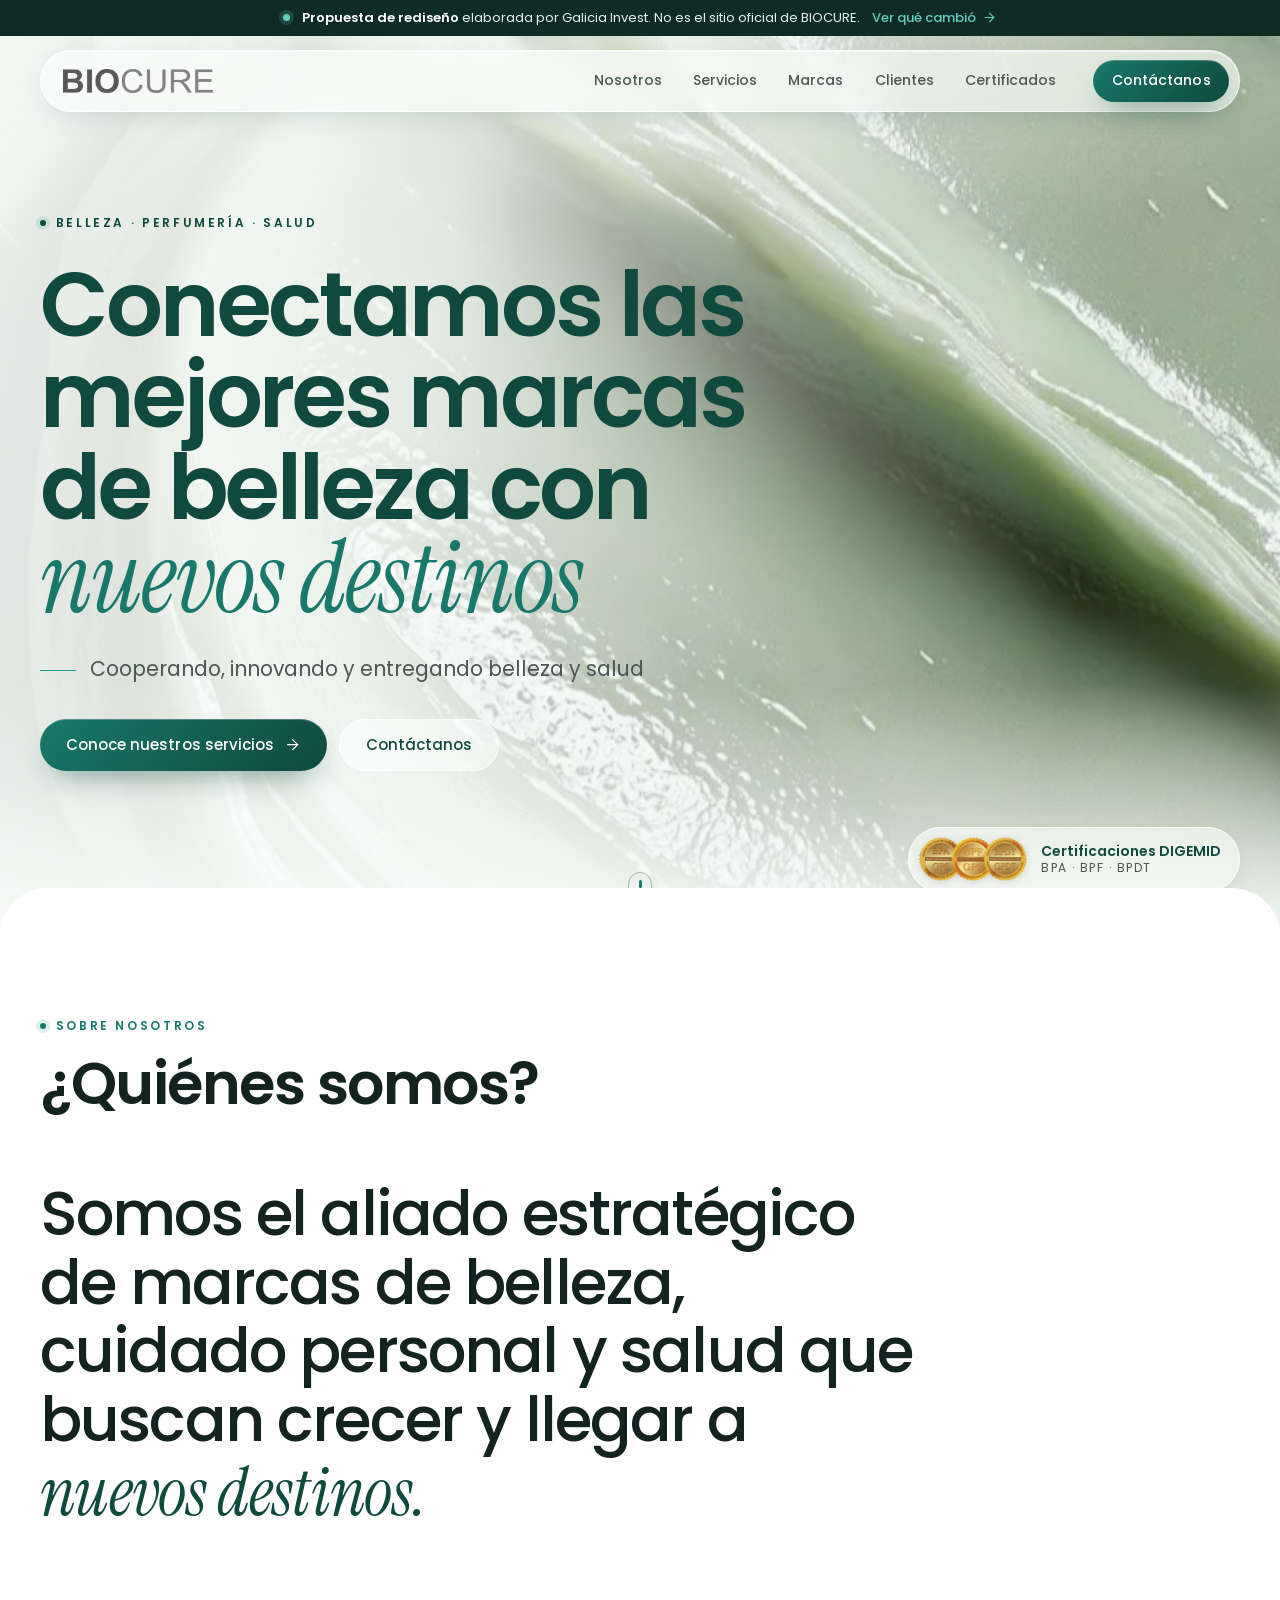
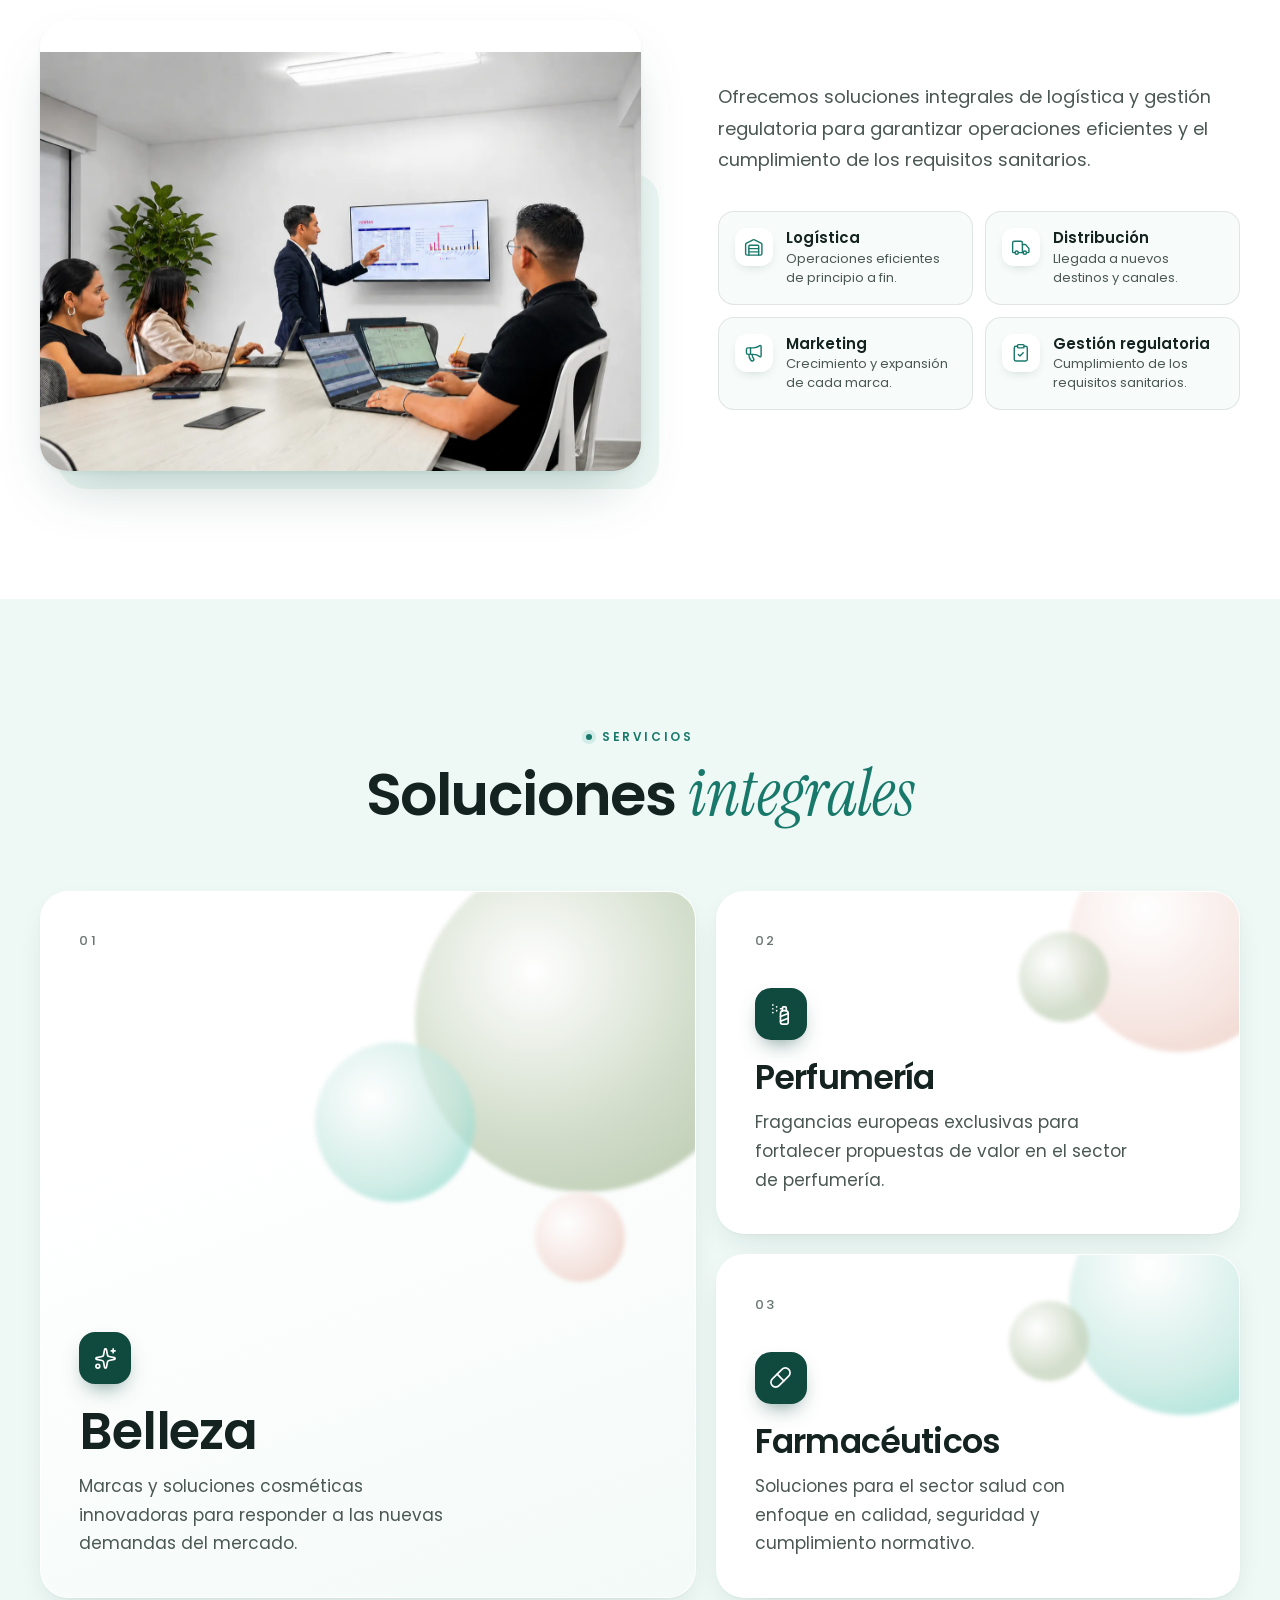
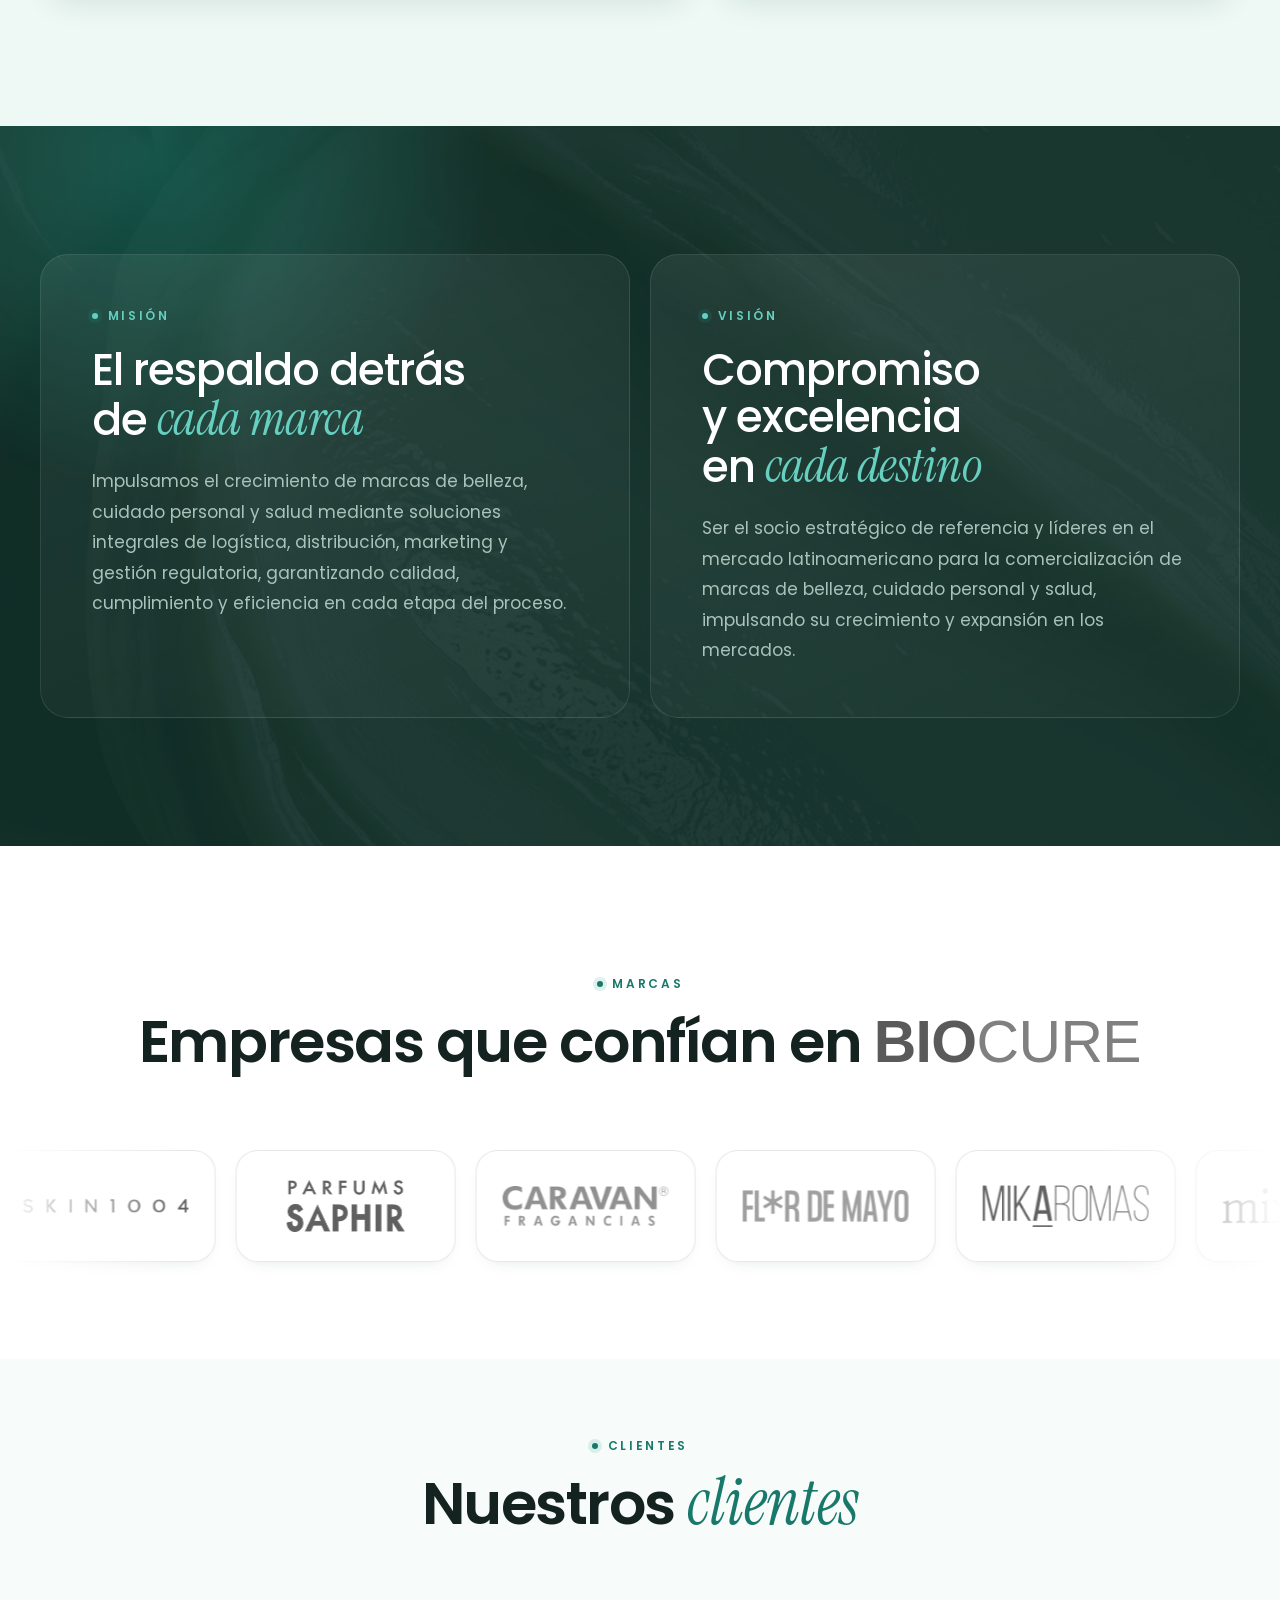
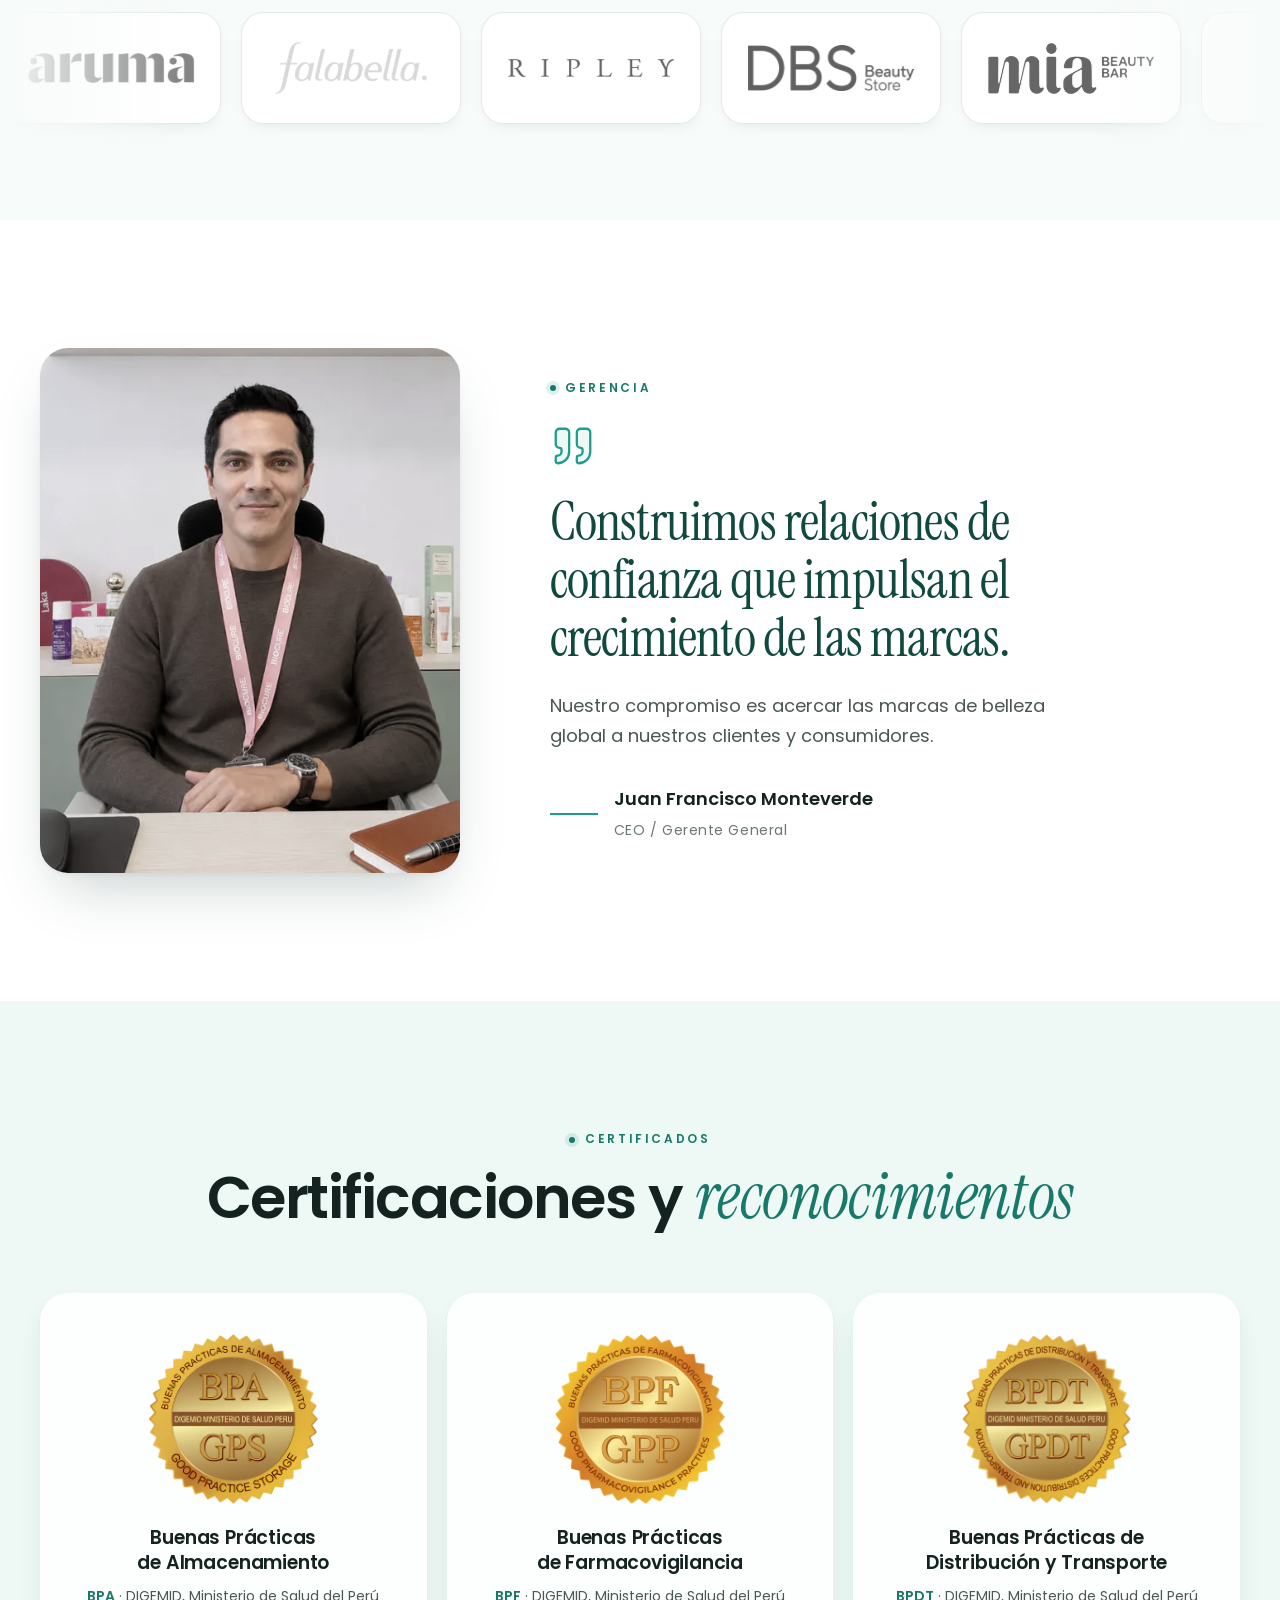
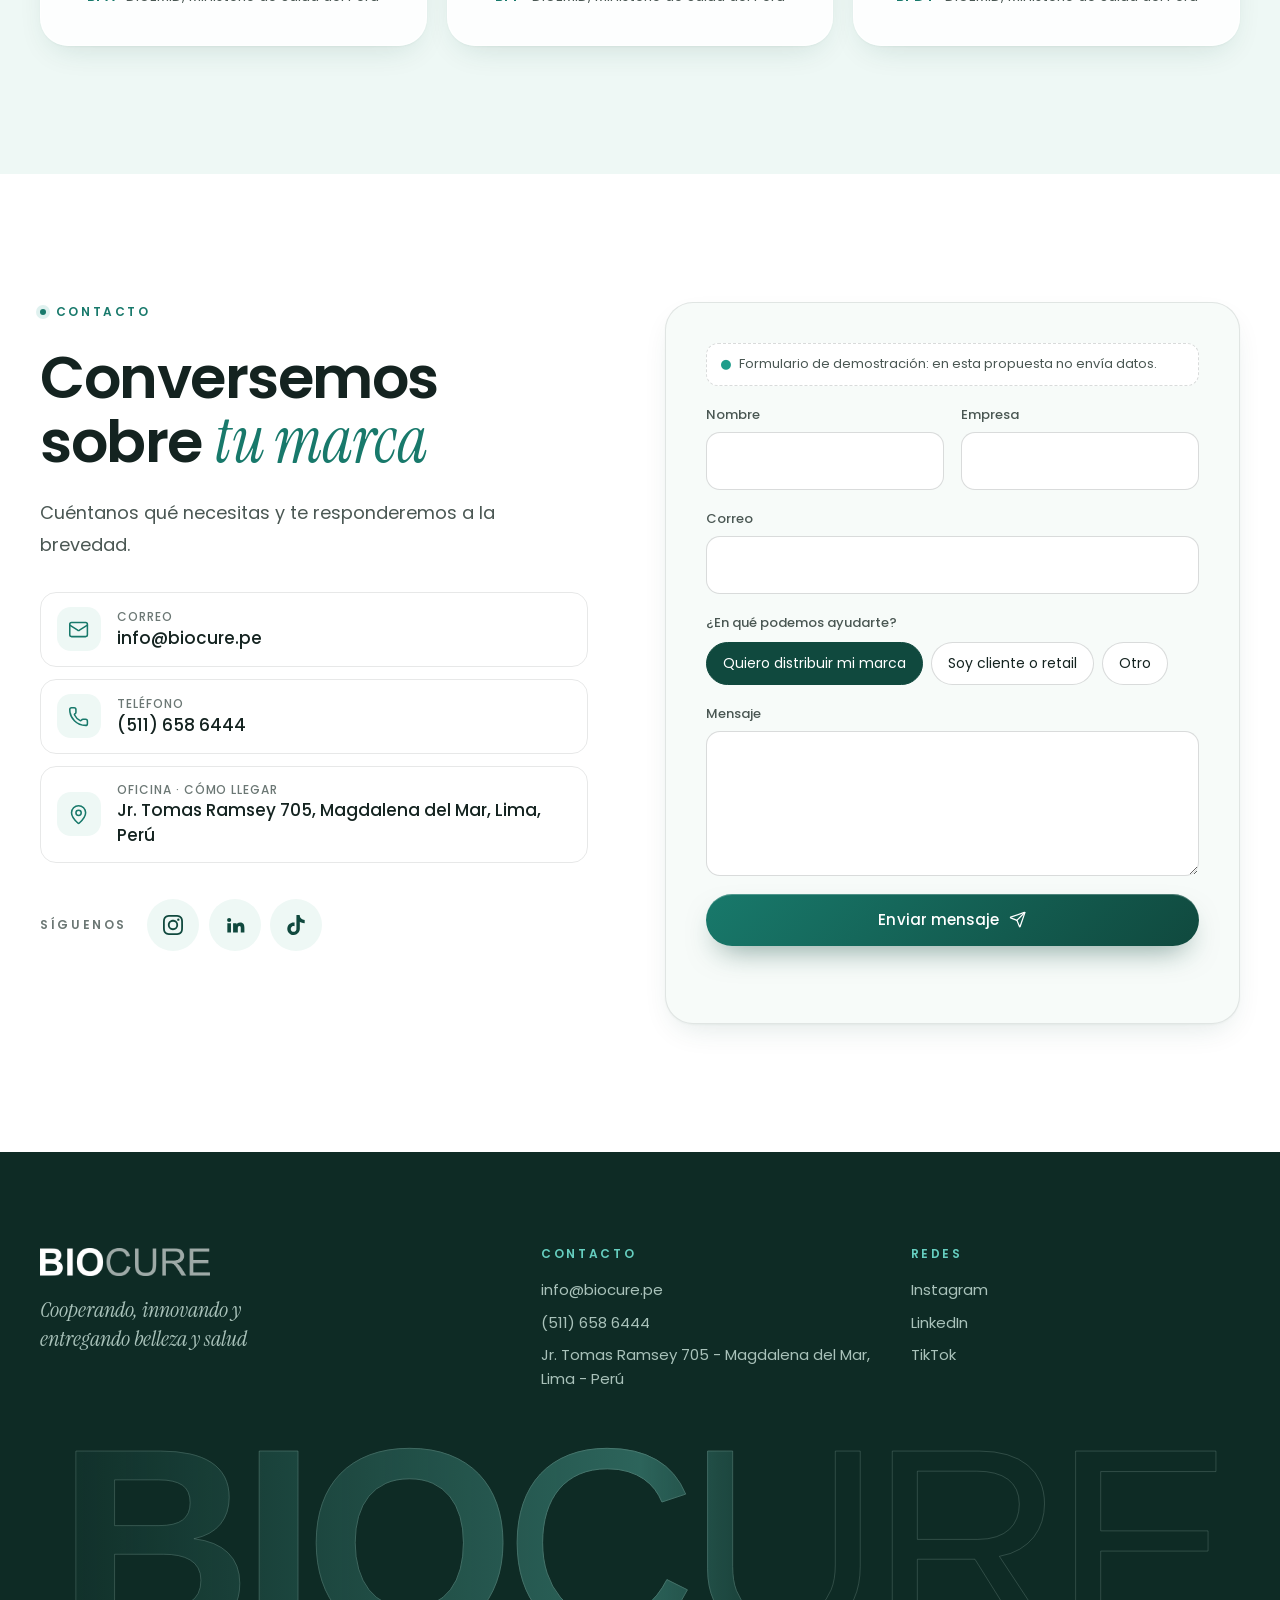
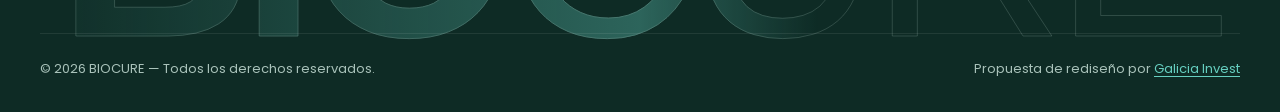
==== commit be01342f: "Informe de cambios: métricas en vivo y textos por validar Co-Authored-By: Claude Opus 5.5 <noreply@a" ====
--- a/index.html
+++ b/index.html
@@ -1,4 +1,4 @@
-<!DOCTYPE html> <html lang="es"> <head> <meta charset="UTF-8"> <meta name="viewport" content="width=device-width,initial-scale=1"> <title>Propuesta de rediseño web — BIOCURE · Galicia Invest</title> <meta name="description" content="Aliado estratégico de marcas de belleza, cuidado personal y salud que buscan crecer en Perú: logística, distribución, marketing y gestión regulatoria con certificaciones DIGEMID."> <meta name="robots" content="noindex, nofollow"> <meta name="theme-color" content="#f7fbf9"> <meta name="referrer" content="strict-origin-when-cross-origin"> <meta property="og:url" content="https://jsanchezch22.github.io/propuesta-biocure/"> <meta property="og:type" content="website"> <meta property="og:locale" content="es_PE"> <meta property="og:site_name" content="Galicia Invest"> <meta property="og:title" content="Propuesta de rediseño web para BIOCURE"> <meta property="og:description" content="Maqueta elaborada por Galicia Invest. No es el sitio oficial de BIOCURE."> <meta property="og:image" content="https://jsanchezch22.github.io/propuesta-biocure/assets/img/og-image.jpg"> <meta property="og:image:width" content="1200"> <meta property="og:image:height" content="630"> <meta name="twitter:card" content="summary_large_image"> <link rel="icon" type="image/png" sizes="32x32" href="assets/img/favicon-32.png"> <link rel="apple-touch-icon" href="assets/img/apple-touch-icon.png"> <link rel="preload" href="fonts/poppins-600.woff2" as="font" type="font/woff2" crossorigin> <link rel="preload" href="fonts/instrument-serif-400i.woff2" as="font" type="font/woff2" crossorigin> <link rel="preload" as="image" href="assets/img/portada.webp" media="(min-width: 761px)" fetchpriority="high"> <link rel="preload" as="image" href="assets/img/portada-movil.webp" media="(max-width: 760px)" fetchpriority="high"> <link rel="stylesheet" href="css/styles.css?v=mwowvarp"> <script>document.documentElement.classList.add("js")</script> <script type="application/ld+json"> {
+<!DOCTYPE html> <html lang="es"> <head> <meta charset="UTF-8"> <meta name="viewport" content="width=device-width,initial-scale=1"> <title>Propuesta de rediseño web — BIOCURE · Galicia Invest</title> <meta name="description" content="Aliado estratégico de marcas de belleza, cuidado personal y salud que buscan crecer en Perú: logística, distribución, marketing y gestión regulatoria con certificaciones DIGEMID."> <meta name="robots" content="noindex, nofollow"> <meta name="theme-color" content="#f7fbf9"> <meta name="referrer" content="strict-origin-when-cross-origin"> <meta property="og:url" content="https://jsanchezch22.github.io/propuesta-biocure/"> <meta property="og:type" content="website"> <meta property="og:locale" content="es_PE"> <meta property="og:site_name" content="Galicia Invest"> <meta property="og:title" content="Propuesta de rediseño web para BIOCURE"> <meta property="og:description" content="Maqueta elaborada por Galicia Invest. No es el sitio oficial de BIOCURE."> <meta property="og:image" content="https://jsanchezch22.github.io/propuesta-biocure/assets/img/og-image.jpg"> <meta property="og:image:width" content="1200"> <meta property="og:image:height" content="630"> <meta name="twitter:card" content="summary_large_image"> <link rel="icon" type="image/png" sizes="32x32" href="assets/img/favicon-32.png"> <link rel="apple-touch-icon" href="assets/img/apple-touch-icon.png"> <link rel="preload" href="fonts/poppins-600.woff2" as="font" type="font/woff2" crossorigin> <link rel="preload" href="fonts/instrument-serif-400i.woff2" as="font" type="font/woff2" crossorigin> <link rel="preload" as="image" href="assets/img/portada.webp" media="(min-width: 761px)" fetchpriority="high"> <link rel="preload" as="image" href="assets/img/portada-movil.webp" media="(max-width: 760px)" fetchpriority="high"> <link rel="stylesheet" href="css/styles.css?v=mwox0vba"> <script>document.documentElement.classList.add("js")</script> <script type="application/ld+json"> {
     "@context": "https://schema.org",
     "@type": "Organization",
     "name": "BIOCURE",
@@ -20,4 +20,4 @@
       "https://www.linkedin.com/company/biocure-s-a-c/",
       "https://www.tiktok.com/@biocure.pe"
     ]
-  } </script> </head> <body> <svg width="0" height="0" style="position:absolute" aria-hidden="true" focusable="false"> <defs> <symbol id="i-sparkles" viewBox="0 0 24 24"><path d="M11.017 2.814a1 1 0 0 1 1.966 0l1.051 5.558a2 2 0 0 0 1.594 1.594l5.558 1.051a1 1 0 0 1 0 1.966l-5.558 1.051a2 2 0 0 0-1.594 1.594l-1.051 5.558a1 1 0 0 1-1.966 0l-1.051-5.558a2 2 0 0 0-1.594-1.594l-5.558-1.051a1 1 0 0 1 0-1.966l5.558-1.051a2 2 0 0 0 1.594-1.594z"/><path d="M20 2v4"/><path d="M22 4h-4"/><circle cx="4" cy="20" r="2"/></symbol> <symbol id="i-spray" viewBox="0 0 24 24"><path d="m12 19 8-3"/><path d="M14 6h-2"/><path d="M18 8.172V5a1 1 0 00-1-1h-2a1 1 0 00-1 1v3.172"/><path d="m20 11-8 3"/><path d="M20 20a2 2 0 01-2 2h-4a2 2 0 01-2-2v-9a3 3 0 013-3h2a3 3 0 013 3z"/><path d="M4 10h.01"/><path d="M4 2h.01"/><path d="M4 6h.01"/><path d="M8 4h.01"/><path d="M8 8h.01"/></symbol> <symbol id="i-pill" viewBox="0 0 24 24"><path d="m10.5 20.5 10-10a4.95 4.95 0 1 0-7-7l-10 10a4.95 4.95 0 1 0 7 7Z"/><path d="m8.5 8.5 7 7"/></symbol> <symbol id="i-warehouse" viewBox="0 0 24 24"><path d="M18 21V10a1 1 0 0 0-1-1H7a1 1 0 0 0-1 1v11"/><path d="M22 19a2 2 0 0 1-2 2H4a2 2 0 0 1-2-2V8a2 2 0 0 1 1.132-1.803l7.95-3.974a2 2 0 0 1 1.837 0l7.948 3.974A2 2 0 0 1 22 8z"/><path d="M6 13h12"/><path d="M6 17h12"/></symbol> <symbol id="i-truck" viewBox="0 0 24 24"><path d="M14 18V6a2 2 0 0 0-2-2H4a2 2 0 0 0-2 2v11a1 1 0 0 0 1 1h2"/><path d="M15 18H9"/><path d="M19 18h2a1 1 0 0 0 1-1v-3.65a1 1 0 0 0-.22-.624l-3.48-4.35A1 1 0 0 0 17.52 8H14"/><circle cx="17" cy="18" r="2"/><circle cx="7" cy="18" r="2"/></symbol> <symbol id="i-megaphone" viewBox="0 0 24 24"><path d="M11 6a13 13 0 0 0 8.4-2.8A1 1 0 0 1 21 4v12a1 1 0 0 1-1.6.8A13 13 0 0 0 11 14H5a2 2 0 0 1-2-2V8a2 2 0 0 1 2-2z"/><path d="M6 14a12 12 0 0 0 2.4 7.2 2 2 0 0 0 3.2-2.4A8 8 0 0 1 10 14"/><path d="M8 6v8"/></symbol> <symbol id="i-clipboard" viewBox="0 0 24 24"><rect width="8" height="4" x="8" y="2" rx="1" ry="1"/><path d="M16 4h2a2 2 0 0 1 2 2v14a2 2 0 0 1-2 2H6a2 2 0 0 1-2-2V6a2 2 0 0 1 2-2h2"/><path d="m9 14 2 2 4-4"/></symbol> <symbol id="i-shield" viewBox="0 0 24 24"><path d="M20 13c0 5-3.5 7.5-7.66 8.95a1 1 0 0 1-.67-.01C7.5 20.5 4 18 4 13V6a1 1 0 0 1 1-1c2 0 4.5-1.2 6.24-2.72a1.17 1.17 0 0 1 1.52 0C14.51 3.81 17 5 19 5a1 1 0 0 1 1 1z"/><path d="m9 12 2 2 4-4"/></symbol> <symbol id="i-mail" viewBox="0 0 24 24"><path d="m22 7-8.991 5.727a2 2 0 0 1-2.009 0L2 7"/><rect x="2" y="4" width="20" height="16" rx="2"/></symbol> <symbol id="i-phone" viewBox="0 0 24 24"><path d="M13.832 16.568a1 1 0 0 0 1.213-.303l.355-.465A2 2 0 0 1 17 15h3a2 2 0 0 1 2 2v3a2 2 0 0 1-2 2A18 18 0 0 1 2 4a2 2 0 0 1 2-2h3a2 2 0 0 1 2 2v3a2 2 0 0 1-.8 1.6l-.468.351a1 1 0 0 0-.292 1.233 14 14 0 0 0 6.392 6.384"/></symbol> <symbol id="i-pin" viewBox="0 0 24 24"><path d="M20 10c0 4.993-5.539 10.193-7.399 11.799a1 1 0 0 1-1.202 0C9.539 20.193 4 14.993 4 10a8 8 0 0 1 16 0"/><circle cx="12" cy="10" r="3"/></symbol> <symbol id="i-arrow" viewBox="0 0 24 24"><path d="M5 12h14"/><path d="m12 5 7 7-7 7"/></symbol> <symbol id="i-arrow-up" viewBox="0 0 24 24"><path d="M7 7h10v10"/><path d="M7 17 17 7"/></symbol> <symbol id="i-menu" viewBox="0 0 24 24"><path d="M4 7h16"/><path d="M4 17h16"/></symbol> <symbol id="i-x" viewBox="0 0 24 24"><path d="M18 6 6 18"/><path d="m6 6 12 12"/></symbol> <symbol id="i-send" viewBox="0 0 24 24"><path d="M14.536 21.686a.5.5 0 0 0 .937-.024l6.5-19a.496.496 0 0 0-.635-.635l-19 6.5a.5.5 0 0 0-.024.937l7.93 3.18a2 2 0 0 1 1.112 1.11z"/><path d="m21.854 2.147-10.94 10.939"/></symbol> <symbol id="i-quote" viewBox="0 0 24 24"><path d="M16 3a2 2 0 0 0-2 2v6a2 2 0 0 0 2 2 1 1 0 0 1 1 1v1a2 2 0 0 1-2 2 1 1 0 0 0-1 1v2a1 1 0 0 0 1 1 6 6 0 0 0 6-6V5a2 2 0 0 0-2-2z"/><path d="M5 3a2 2 0 0 0-2 2v6a2 2 0 0 0 2 2 1 1 0 0 1 1 1v1a2 2 0 0 1-2 2 1 1 0 0 0-1 1v2a1 1 0 0 0 1 1 6 6 0 0 0 6-6V5a2 2 0 0 0-2-2z"/></symbol> <symbol id="s-instagram" viewBox="0 0 24 24"><path fill="currentColor" stroke="none" d="M7.0301.084c-1.2768.0602-2.1487.264-2.911.5634-.7888.3075-1.4575.72-2.1228 1.3877-.6652.6677-1.075 1.3368-1.3802 2.127-.2954.7638-.4956 1.6365-.552 2.914-.0564 1.2775-.0689 1.6882-.0626 4.947.0062 3.2586.0206 3.6671.0825 4.9473.061 1.2765.264 2.1482.5635 2.9107.308.7889.72 1.4573 1.388 2.1228.6679.6655 1.3365 1.0743 2.1285 1.38.7632.295 1.6361.4961 2.9134.552 1.2773.056 1.6884.069 4.9462.0627 3.2578-.0062 3.668-.0207 4.9478-.0814 1.28-.0607 2.147-.2652 2.9098-.5633.7889-.3086 1.4578-.72 2.1228-1.3881.665-.6682 1.0745-1.3378 1.3795-2.1284.2957-.7632.4966-1.636.552-2.9124.056-1.2809.0692-1.6898.063-4.948-.0063-3.2583-.021-3.6668-.0817-4.9465-.0607-1.2797-.264-2.1487-.5633-2.9117-.3084-.7889-.72-1.4568-1.3876-2.1228C21.2982 1.33 20.628.9208 19.8378.6165 19.074.321 18.2017.1197 16.9244.0645 15.6471.0093 15.236-.005 11.977.0014 8.718.0076 8.31.0215 7.0301.0839m.1402 21.6932c-1.17-.0509-1.8053-.2453-2.2287-.408-.5606-.216-.96-.4771-1.3819-.895-.422-.4178-.6811-.8186-.9-1.378-.1644-.4234-.3624-1.058-.4171-2.228-.0595-1.2645-.072-1.6442-.079-4.848-.007-3.2037.0053-3.583.0607-4.848.05-1.169.2456-1.805.408-2.2282.216-.5613.4762-.96.895-1.3816.4188-.4217.8184-.6814 1.3783-.9003.423-.1651 1.0575-.3614 2.227-.4171 1.2655-.06 1.6447-.072 4.848-.079 3.2033-.007 3.5835.005 4.8495.0608 1.169.0508 1.8053.2445 2.228.408.5608.216.96.4754 1.3816.895.4217.4194.6816.8176.9005 1.3787.1653.4217.3617 1.056.4169 2.2263.0602 1.2655.0739 1.645.0796 4.848.0058 3.203-.0055 3.5834-.061 4.848-.051 1.17-.245 1.8055-.408 2.2294-.216.5604-.4763.96-.8954 1.3814-.419.4215-.8181.6811-1.3783.9-.4224.1649-1.0577.3617-2.2262.4174-1.2656.0595-1.6448.072-4.8493.079-3.2045.007-3.5825-.006-4.848-.0608M16.953 5.5864A1.44 1.44 0 1 0 18.39 4.144a1.44 1.44 0 0 0-1.437 1.4424M5.8385 12.012c.0067 3.4032 2.7706 6.1557 6.173 6.1493 3.4026-.0065 6.157-2.7701 6.1506-6.1733-.0065-3.4032-2.771-6.1565-6.174-6.1498-3.403.0067-6.156 2.771-6.1496 6.1738M8 12.0077a4 4 0 1 1 4.008 3.9921A3.9996 3.9996 0 0 1 8 12.0077"/></symbol> <symbol id="s-tiktok" viewBox="0 0 24 24"><path fill="currentColor" stroke="none" d="M12.525.02c1.31-.02 2.61-.01 3.91-.02.08 1.53.63 3.09 1.75 4.17 1.12 1.11 2.7 1.62 4.24 1.79v4.03c-1.44-.05-2.89-.35-4.2-.97-.57-.26-1.1-.59-1.62-.93-.01 2.92.01 5.84-.02 8.75-.08 1.4-.54 2.79-1.35 3.94-1.31 1.92-3.58 3.17-5.91 3.21-1.43.08-2.86-.31-4.080-1.03-2.02-1.19-3.44-3.37-3.65-5.71-.02-.5-.03-1-.01-1.49.18-1.9 1.12-3.72 2.58-4.96 1.66-1.44 3.98-2.13 6.15-1.72.02 1.48-.04 2.96-.04 4.44-.99-.32-2.150-.23-3.020.37-.63.41-1.11 1.04-1.36 1.75-.21.51-.15 1.07-.14 1.61.24 1.64 1.82 3.02 3.5 2.87 1.12-.01 2.19-.66 2.77-1.61.19-.33.4-.67.41-1.06.1-1.79.06-3.57.07-5.36.01-4.03-.01-8.05.02-12.07z"/></symbol> <symbol id="s-linkedin" viewBox="0 0 24 24"><path fill="currentColor" stroke="none" d="M4.98 3.5a2.5 2.5 0 1 1 0 5 2.5 2.5 0 0 1 0-5zM2.8 9.75h4.36V21H2.8zM9.7 9.75h4.18v1.54h.06c.58-1.1 2-2.26 4.12-2.26 4.4 0 5.22 2.9 5.22 6.66V21h-4.35v-4.96c0-1.18-.02-2.7-1.65-2.7-1.65 0-1.9 1.29-1.9 2.62V21H9.7z"/></symbol> </defs> </svg> <a class="saltar" href="#contenido">Saltar al contenido</a> <div class="aviso-propuesta" role="note"> <span class="aviso-punto" aria-hidden="true"></span> <p><strong>Propuesta de rediseño</strong> elaborada por Galicia Invest. No es el sitio oficial de BIOCURE.</p> <a href="cambios.html">Ver qué cambió <svg class="ico" aria-hidden="true"><use href="#i-arrow"/></svg></a> </div> <header class="cabecera" id="cabecera"> <div class="cabecera-pildora"> <a class="marca" href="#inicio" aria-label="BIOCURE, ir al inicio"> <img src="assets/img/logo.webp" alt="BIOCURE" width="181" height="30"> </a> <nav class="nav" aria-label="Principal"> <a href="#nosotros">Nosotros</a> <a href="#servicios">Servicios</a> <a href="#marcas">Marcas</a> <a href="#clientes">Clientes</a> <a href="#certificados">Certificados</a> </nav> <a class="boton boton-primario boton-chico cabecera-cta" href="#contacto">Contáctanos</a> <button class="menu-boton" id="menu-boton" type="button" aria-expanded="false" aria-controls="menu-movil" aria-label="Abrir menú"> <svg class="ico" aria-hidden="true"><use href="#i-menu"/></svg> </button> </div> </header> <div class="menu-movil" id="menu-movil" hidden> <nav aria-label="Menú móvil"> <a href="#nosotros"><span>01</span>Nosotros</a> <a href="#servicios"><span>02</span>Servicios</a> <a href="#mision"><span>03</span>Misión y visión</a> <a href="#marcas"><span>04</span>Marcas</a> <a href="#clientes"><span>05</span>Clientes</a> <a href="#gerencia"><span>06</span>Gerencia</a> <a href="#certificados"><span>07</span>Certificados</a> <a href="#contacto"><span>08</span>Contacto</a> </nav> <div class="menu-movil-pie"> <a href="mailto:info@biocure.pe">info@biocure.pe</a> <a href="tel:+5116586444">(511) 658 6444</a> </div> </div> <main id="contenido"> <section class="portada" id="inicio" aria-labelledby="titulo-portada"> <div class="portada-fondo" aria-hidden="true"> <picture> <source media="(max-width: 760px)" srcset="assets/img/portada-movil.webp" width="720" height="960"> <img src="assets/img/portada.webp" alt="" width="1313" height="736" fetchpriority="high"> </picture> </div> <div class="portada-velo" aria-hidden="true"></div> <div class="contenedor portada-contenido"> <p class="ceja ceja-portada"><span class="ceja-punto"></span>Belleza · Perfumería · Salud</p> <h1 class="portada-titulo" id="titulo-portada"> <span class="m"><span style="--i:0">Conectamos</span></span> <span class="m"><span style="--i:1">las</span></span> <span class="m"><span style="--i:2">mejores</span></span> <span class="m"><span style="--i:3">marcas</span></span> <span class="m"><span style="--i:4">de</span></span> <span class="m"><span style="--i:5">belleza</span></span> <span class="m"><span style="--i:6">con</span></span> <span class="m"><em class="serif" style="--i:7">nuevos destinos</em></span> </h1> <p class="portada-lema">Cooperando, innovando y entregando belleza y salud</p> <div class="portada-acciones"> <a class="boton boton-primario" href="#servicios">Conoce nuestros servicios <svg class="ico" aria-hidden="true"><use href="#i-arrow"/></svg></a> <a class="boton boton-vidrio" href="#contacto">Contáctanos</a> </div> </div> <a class="portada-sellos" href="#certificados"> <span class="sellos-imgs" aria-hidden="true"> <img src="assets/cert/sello-1.webp" alt="" width="44" height="44"> <img src="assets/cert/sello-2.webp" alt="" width="44" height="44"> <img src="assets/cert/sello-3.webp" alt="" width="44" height="44"> </span> <span class="sellos-texto"><strong>Certificaciones DIGEMID</strong><span>BPA · BPF · BPDT</span></span> </a> <div class="portada-desliza" aria-hidden="true"><span></span></div> </section> <section class="seccion nosotros" id="nosotros" aria-labelledby="titulo-nosotros"> <div class="contenedor"> <div class="encabezado" data-revelar> <p class="ceja"><span class="ceja-punto"></span>Sobre nosotros</p> <h2 class="titulo-seccion" id="titulo-nosotros">¿Quiénes somos?</h2> </div> <p class="declaracion" id="declaracion" data-palabras>Somos el aliado estratégico de marcas de belleza, cuidado personal y salud que buscan crecer y llegar a <em class="serif">nuevos destinos.</em></p> <div class="nosotros-grid"> <figure class="nosotros-foto" data-revelar> <div class="foto-marco" data-paralaje> <picture> <source media="(max-width: 760px)" srcset="assets/img/equipo-800.webp"> <img src="assets/img/equipo-1400.webp" alt="Equipo de BIOCURE en una reunión de ventas" width="1400" height="1050" loading="lazy" decoding="async"> </picture> </div> </figure> <div class="nosotros-texto" data-revelar> <p class="lead">Ofrecemos soluciones integrales de logística y gestión regulatoria para garantizar operaciones eficientes y el cumplimiento de los requisitos sanitarios.</p> <ul class="capacidades" role="list"> <li><span class="cap-ico"><svg class="ico" aria-hidden="true"><use href="#i-warehouse"/></svg></span><div><strong>Logística</strong><span>Operaciones eficientes de principio a fin.</span></div></li> <li><span class="cap-ico"><svg class="ico" aria-hidden="true"><use href="#i-truck"/></svg></span><div><strong>Distribución</strong><span>Llegada a nuevos destinos y canales.</span></div></li> <li><span class="cap-ico"><svg class="ico" aria-hidden="true"><use href="#i-megaphone"/></svg></span><div><strong>Marketing</strong><span>Crecimiento y expansión de cada marca.</span></div></li> <li><span class="cap-ico"><svg class="ico" aria-hidden="true"><use href="#i-clipboard"/></svg></span><div><strong>Gestión regulatoria</strong><span>Cumplimiento de los requisitos sanitarios.</span></div></li> </ul> </div> </div> </div> </section> <section class="seccion servicios" id="servicios" aria-labelledby="titulo-servicios"> <div class="contenedor"> <div class="encabezado encabezado-centro" data-revelar> <p class="ceja"><span class="ceja-punto"></span>Servicios</p> <h2 class="titulo-seccion" id="titulo-servicios">Soluciones <em class="serif">integrales</em></h2> </div> <div class="bento"> <article class="tarjeta-servicio t-belleza" data-revelar data-foco> <div class="ts-arte" aria-hidden="true"><span class="burbuja b1"></span><span class="burbuja b2"></span><span class="burbuja b3"></span></div> <span class="ts-num" aria-hidden="true">01</span> <span class="ts-ico"><svg class="ico" aria-hidden="true"><use href="#i-sparkles"/></svg></span> <h3>Belleza</h3> <p>Marcas y soluciones cosméticas innovadoras para responder a las nuevas demandas del mercado.</p> </article> <article class="tarjeta-servicio t-perfumeria" data-revelar data-foco> <div class="ts-arte" aria-hidden="true"><span class="burbuja b1"></span><span class="burbuja b2"></span></div> <span class="ts-num" aria-hidden="true">02</span> <span class="ts-ico"><svg class="ico" aria-hidden="true"><use href="#i-spray"/></svg></span> <h3>Perfumería</h3> <p>Fragancias europeas exclusivas para fortalecer propuestas de valor en el sector de perfumería.</p> </article> <article class="tarjeta-servicio t-farma" data-revelar data-foco> <div class="ts-arte" aria-hidden="true"><span class="burbuja b1"></span><span class="burbuja b2"></span></div> <span class="ts-num" aria-hidden="true">03</span> <span class="ts-ico"><svg class="ico" aria-hidden="true"><use href="#i-pill"/></svg></span> <h3>Farmacéuticos</h3> <p>Soluciones para el sector salud con enfoque en calidad, seguridad y cumplimiento normativo.</p> </article> </div> </div> </section> <section class="seccion mision" id="mision" aria-label="Misión y visión"> <div class="mision-textura" aria-hidden="true"></div> <div class="contenedor mision-grid"> <article class="tarjeta-mv" data-revelar data-foco> <p class="ceja ceja-clara"><span class="ceja-punto"></span>Misión</p> <h3>El respaldo detrás de <em class="serif">cada marca</em></h3> <p>Impulsamos el crecimiento de marcas de belleza, cuidado personal y salud mediante soluciones integrales de logística, distribución, marketing y gestión regulatoria, garantizando calidad, cumplimiento y eficiencia en cada etapa del proceso.</p> </article> <article class="tarjeta-mv" data-revelar data-foco> <p class="ceja ceja-clara"><span class="ceja-punto"></span>Visión</p> <h3>Compromiso y excelencia en <em class="serif">cada destino</em></h3> <p>Ser el socio estratégico de referencia y líderes en el mercado latinoamericano para la comercialización de marcas de belleza, cuidado personal y salud, impulsando su crecimiento y expansión en los mercados.</p> </article> </div> </section> <section class="seccion logos" id="marcas" aria-labelledby="titulo-marcas"> <div class="contenedor"> <div class="encabezado encabezado-centro" data-revelar> <p class="ceja"><span class="ceja-punto"></span>Marcas</p> <h2 class="titulo-seccion" id="titulo-marcas">Empresas que confían en <span class="nombre-marca">BIO<span>CURE</span></span></h2> </div> </div> <div class="marquesina" data-marquesina data-sentido="izquierda" data-velocidad="34"> <div class="marquesina-vista"> <div class="marquesina-pista"> <ul class="marquesina-grupo" role="list" aria-label="Marcas que representa BIOCURE"> <li><img src="assets/marcas/marca-1.webp" alt="SKIN1004" height="48" loading="lazy"></li> <li><img src="assets/marcas/marca-2.webp" alt="Parfums Saphir" height="48" loading="lazy"></li> <li><img src="assets/marcas/marca-3.webp" alt="Caravan Fragancias" height="48" loading="lazy"></li> <li><img src="assets/marcas/marca-4.webp" alt="Flor de Mayo" height="48" loading="lazy"></li> <li><img src="assets/marcas/marca-5.webp" alt="Mikaromas" height="48" loading="lazy"></li> <li><img src="assets/marcas/marca-6.webp" alt="mixsoon" height="48" loading="lazy"></li> <li><img src="assets/marcas/marca-7.webp" alt="Purito Seoul" height="48" loading="lazy"></li> <li><img src="assets/marcas/marca-8.webp" alt="Beauty of Joseon" height="48" loading="lazy"></li> <li><img src="assets/marcas/marca-9.webp" alt="VT Cosmetics" height="48" loading="lazy"></li> <li><img src="assets/marcas/marca-10.webp" alt="Beauty Lab." height="48" loading="lazy"></li> </ul> </div> </div> </div> </section> <section class="seccion logos logos-clientes" id="clientes" aria-labelledby="titulo-clientes"> <div class="contenedor"> <div class="encabezado encabezado-centro" data-revelar> <p class="ceja"><span class="ceja-punto"></span>Clientes</p> <h2 class="titulo-seccion" id="titulo-clientes">Nuestros <em class="serif">clientes</em></h2> </div> </div> <div class="marquesina" data-marquesina data-sentido="derecha" data-velocidad="30"> <div class="marquesina-vista"> <div class="marquesina-pista"> <ul class="marquesina-grupo" role="list" aria-label="Clientes de BIOCURE"> <li><img src="assets/clientes/cliente-1.webp" alt="Aruma" height="48" loading="lazy"></li> <li><img src="assets/clientes/cliente-2.webp" alt="Falabella" height="48" loading="lazy"></li> <li><img src="assets/clientes/cliente-3.webp" alt="Ripley" height="48" loading="lazy"></li> <li><img src="assets/clientes/cliente-4.webp" alt="DBS Beauty Store" height="48" loading="lazy"></li> <li><img src="assets/clientes/cliente-5.webp" alt="Mia Beauty Bar" height="48" loading="lazy"></li> <li><img src="assets/clientes/cliente-6.webp" alt="Mifarma" height="48" loading="lazy"></li> <li><img src="assets/clientes/cliente-7.webp" alt="Yoyoso Perú" height="48" loading="lazy"></li> <li><img src="assets/clientes/cliente-8.webp" alt="Ilahui" height="48" loading="lazy"></li> </ul> </div> </div> </div> </section> <section class="seccion gerencia" id="gerencia" aria-labelledby="titulo-gerencia"> <div class="contenedor gerencia-grid"> <figure class="gerencia-foto" data-revelar> <img src="assets/img/gerencia-900.webp" srcset="assets/img/gerencia-520.webp 520w, assets/img/gerencia-900.webp 900w" sizes="(max-width: 760px) 86vw, 420px" alt="Juan Francisco Monteverde, CEO y Gerente General de BIOCURE" width="900" height="1101" loading="lazy" decoding="async"> </figure> <div class="gerencia-texto" data-revelar> <p class="ceja"><span class="ceja-punto"></span><span id="titulo-gerencia">Gerencia</span></p> <svg class="gerencia-comillas" aria-hidden="true"><use href="#i-quote"/></svg> <blockquote> <p>Construimos relaciones de confianza que impulsan el crecimiento de las marcas.</p> </blockquote> <p class="gerencia-apoyo">Nuestro compromiso es acercar las marcas de belleza global a nuestros clientes y consumidores.</p> <div class="firma"> <span class="firma-linea" aria-hidden="true"></span> <div> <strong>Juan Francisco Monteverde</strong> <span>CEO / Gerente General</span> </div> </div> </div> </div> </section> <section class="seccion certificados" id="certificados" aria-labelledby="titulo-certificados"> <div class="contenedor"> <div class="encabezado encabezado-centro" data-revelar> <p class="ceja"><span class="ceja-punto"></span>Certificados</p> <h2 class="titulo-seccion" id="titulo-certificados">Certificaciones y <em class="serif">reconocimientos</em></h2> </div> <div class="certs"> <article class="cert" data-revelar data-inclinar> <div class="cert-sello"><img src="assets/cert/sello-1.webp" alt="Sello BPA de DIGEMID" width="180" height="180" loading="lazy"><span class="cert-brillo" aria-hidden="true"></span></div> <h3>Buenas Prácticas de Almacenamiento</h3> <p><abbr title="Buenas Prácticas de Almacenamiento">BPA</abbr> · DIGEMID, Ministerio de Salud del Perú</p> </article> <article class="cert" data-revelar data-inclinar> <div class="cert-sello"><img src="assets/cert/sello-2.webp" alt="Sello BPF de DIGEMID" width="180" height="180" loading="lazy"><span class="cert-brillo" aria-hidden="true"></span></div> <h3>Buenas Prácticas de Farmacovigilancia</h3> <p><abbr title="Buenas Prácticas de Farmacovigilancia">BPF</abbr> · DIGEMID, Ministerio de Salud del Perú</p> </article> <article class="cert" data-revelar data-inclinar> <div class="cert-sello"><img src="assets/cert/sello-3.webp" alt="Sello BPDT de DIGEMID" width="180" height="180" loading="lazy"><span class="cert-brillo" aria-hidden="true"></span></div> <h3>Buenas Prácticas de Distribución y Transporte</h3> <p><abbr title="Buenas Prácticas de Distribución y Transporte">BPDT</abbr> · DIGEMID, Ministerio de Salud del Perú</p> </article> </div> </div> </section> <section class="seccion contacto" id="contacto" aria-labelledby="titulo-contacto"> <div class="contenedor contacto-grid"> <div class="contacto-info" data-revelar> <p class="ceja"><span class="ceja-punto"></span>Contacto</p> <h2 class="titulo-seccion" id="titulo-contacto">Conversemos sobre <em class="serif">tu marca</em></h2> <p class="lead">Cuéntanos qué necesitas y te responderemos a la brevedad.</p> <ul class="datos" role="list"> <li><a href="mailto:info@biocure.pe"><span class="dato-ico"><svg class="ico" aria-hidden="true"><use href="#i-mail"/></svg></span><span><small>Correo</small>info@biocure.pe</span></a></li> <li><a href="tel:+5116586444"><span class="dato-ico"><svg class="ico" aria-hidden="true"><use href="#i-phone"/></svg></span><span><small>Teléfono</small>(511) 658 6444</span></a></li> <li><a href="https://www.google.com/maps/search/?api=1&amp;query=Jr.+Tomas+Ramsey+705+Magdalena+del+Mar+Lima" target="_blank" rel="noopener noreferrer"><span class="dato-ico"><svg class="ico" aria-hidden="true"><use href="#i-pin"/></svg></span><span><small>Oficina · Cómo llegar</small>Jr. Tomas Ramsey 705, Magdalena del Mar, Lima, Perú</span></a></li> </ul> <div class="redes" id="redes"> <p class="redes-titulo">Síguenos</p> <div class="redes-lista"> <a class="red red-ig" href="https://www.instagram.com/biocure.pe" target="_blank" rel="noopener noreferrer" aria-label="BIOCURE en Instagram"><svg aria-hidden="true"><use href="#s-instagram"/></svg></a> <a class="red red-in" href="https://www.linkedin.com/company/biocure-s-a-c/" target="_blank" rel="noopener noreferrer" aria-label="BIOCURE en LinkedIn"><svg aria-hidden="true"><use href="#s-linkedin"/></svg></a> <a class="red red-tt" href="https://www.tiktok.com/@biocure.pe" target="_blank" rel="noopener noreferrer" aria-label="BIOCURE en TikTok"><svg aria-hidden="true"><use href="#s-tiktok"/></svg></a> </div> </div> </div> <form class="formulario" id="formulario" data-revelar novalidate> <p class="form-demo"><span aria-hidden="true">●</span> Formulario de demostración: en esta propuesta no envía datos.</p> <div class="campo-doble"> <label class="campo"><span>Nombre</span><input name="nombre" type="text" autocomplete="name" required maxlength="100"></label> <label class="campo"><span>Empresa</span><input name="empresa" type="text" autocomplete="organization" maxlength="120"></label> </div> <label class="campo"><span>Correo</span><input name="correo" type="email" autocomplete="email" required maxlength="160"></label> <fieldset class="opciones"> <legend>¿En qué podemos ayudarte?</legend> <label><input type="radio" name="motivo" value="marca" checked="checked"><span>Quiero distribuir mi marca</span></label> <label><input type="radio" name="motivo" value="cliente"><span>Soy cliente o retail</span></label> <label><input type="radio" name="motivo" value="otro"><span>Otro</span></label> </fieldset> <label class="campo"><span>Mensaje</span><textarea name="mensaje" rows="4" maxlength="1000"></textarea></label> <button class="boton boton-primario boton-ancho" type="submit">Enviar mensaje <svg class="ico" aria-hidden="true"><use href="#i-send"/></svg></button> <p class="form-estado" id="form-estado" role="status" aria-live="polite"></p> </form> </div> </section> </main> <footer class="pie"> <div class="contenedor pie-grid"> <div class="pie-marca"> <img src="assets/img/logo-claro.webp" alt="BIOCURE" width="181" height="30" loading="lazy"> <p>Cooperando, innovando y entregando belleza y salud</p> </div> <div class="pie-col"> <h3>Contacto</h3> <a href="mailto:info@biocure.pe">info@biocure.pe</a> <a href="tel:+5116586444">(511) 658 6444</a> <p>Jr. Tomas Ramsey 705 - Magdalena del Mar, Lima - Perú</p> </div> <div class="pie-col"> <h3>Redes</h3> <a href="https://www.instagram.com/biocure.pe" target="_blank" rel="noopener noreferrer">Instagram</a> <a href="https://www.linkedin.com/company/biocure-s-a-c/" target="_blank" rel="noopener noreferrer">LinkedIn</a> <a href="https://www.tiktok.com/@biocure.pe" target="_blank" rel="noopener noreferrer">TikTok</a> </div> </div> <div class="pie-palabra" aria-hidden="true"><span>BIO</span>CURE</div> <div class="contenedor pie-final"> <p>© <span id="anio">2026</span> BIOCURE — Todos los derechos reservados.</p> <p class="pie-credito">Propuesta de rediseño por <a href="https://www.galiciainvest.com/" target="_blank" rel="noopener">Galicia Invest</a></p> </div> </footer> <a class="chip-propuesta" href="cambios.html">Propuesta · ver cambios</a> <script src="js/main.js?v=mwowvarp" defer="defer"></script> </body> </html> +  } </script> </head> <body> <svg width="0" height="0" style="position:absolute" aria-hidden="true" focusable="false"> <defs> <symbol id="i-sparkles" viewBox="0 0 24 24"><path d="M11.017 2.814a1 1 0 0 1 1.966 0l1.051 5.558a2 2 0 0 0 1.594 1.594l5.558 1.051a1 1 0 0 1 0 1.966l-5.558 1.051a2 2 0 0 0-1.594 1.594l-1.051 5.558a1 1 0 0 1-1.966 0l-1.051-5.558a2 2 0 0 0-1.594-1.594l-5.558-1.051a1 1 0 0 1 0-1.966l5.558-1.051a2 2 0 0 0 1.594-1.594z"/><path d="M20 2v4"/><path d="M22 4h-4"/><circle cx="4" cy="20" r="2"/></symbol> <symbol id="i-spray" viewBox="0 0 24 24"><path d="m12 19 8-3"/><path d="M14 6h-2"/><path d="M18 8.172V5a1 1 0 00-1-1h-2a1 1 0 00-1 1v3.172"/><path d="m20 11-8 3"/><path d="M20 20a2 2 0 01-2 2h-4a2 2 0 01-2-2v-9a3 3 0 013-3h2a3 3 0 013 3z"/><path d="M4 10h.01"/><path d="M4 2h.01"/><path d="M4 6h.01"/><path d="M8 4h.01"/><path d="M8 8h.01"/></symbol> <symbol id="i-pill" viewBox="0 0 24 24"><path d="m10.5 20.5 10-10a4.95 4.95 0 1 0-7-7l-10 10a4.95 4.95 0 1 0 7 7Z"/><path d="m8.5 8.5 7 7"/></symbol> <symbol id="i-warehouse" viewBox="0 0 24 24"><path d="M18 21V10a1 1 0 0 0-1-1H7a1 1 0 0 0-1 1v11"/><path d="M22 19a2 2 0 0 1-2 2H4a2 2 0 0 1-2-2V8a2 2 0 0 1 1.132-1.803l7.95-3.974a2 2 0 0 1 1.837 0l7.948 3.974A2 2 0 0 1 22 8z"/><path d="M6 13h12"/><path d="M6 17h12"/></symbol> <symbol id="i-truck" viewBox="0 0 24 24"><path d="M14 18V6a2 2 0 0 0-2-2H4a2 2 0 0 0-2 2v11a1 1 0 0 0 1 1h2"/><path d="M15 18H9"/><path d="M19 18h2a1 1 0 0 0 1-1v-3.65a1 1 0 0 0-.22-.624l-3.48-4.35A1 1 0 0 0 17.52 8H14"/><circle cx="17" cy="18" r="2"/><circle cx="7" cy="18" r="2"/></symbol> <symbol id="i-megaphone" viewBox="0 0 24 24"><path d="M11 6a13 13 0 0 0 8.4-2.8A1 1 0 0 1 21 4v12a1 1 0 0 1-1.6.8A13 13 0 0 0 11 14H5a2 2 0 0 1-2-2V8a2 2 0 0 1 2-2z"/><path d="M6 14a12 12 0 0 0 2.4 7.2 2 2 0 0 0 3.2-2.4A8 8 0 0 1 10 14"/><path d="M8 6v8"/></symbol> <symbol id="i-clipboard" viewBox="0 0 24 24"><rect width="8" height="4" x="8" y="2" rx="1" ry="1"/><path d="M16 4h2a2 2 0 0 1 2 2v14a2 2 0 0 1-2 2H6a2 2 0 0 1-2-2V6a2 2 0 0 1 2-2h2"/><path d="m9 14 2 2 4-4"/></symbol> <symbol id="i-shield" viewBox="0 0 24 24"><path d="M20 13c0 5-3.5 7.5-7.66 8.95a1 1 0 0 1-.67-.01C7.5 20.5 4 18 4 13V6a1 1 0 0 1 1-1c2 0 4.5-1.2 6.24-2.72a1.17 1.17 0 0 1 1.52 0C14.51 3.81 17 5 19 5a1 1 0 0 1 1 1z"/><path d="m9 12 2 2 4-4"/></symbol> <symbol id="i-mail" viewBox="0 0 24 24"><path d="m22 7-8.991 5.727a2 2 0 0 1-2.009 0L2 7"/><rect x="2" y="4" width="20" height="16" rx="2"/></symbol> <symbol id="i-phone" viewBox="0 0 24 24"><path d="M13.832 16.568a1 1 0 0 0 1.213-.303l.355-.465A2 2 0 0 1 17 15h3a2 2 0 0 1 2 2v3a2 2 0 0 1-2 2A18 18 0 0 1 2 4a2 2 0 0 1 2-2h3a2 2 0 0 1 2 2v3a2 2 0 0 1-.8 1.6l-.468.351a1 1 0 0 0-.292 1.233 14 14 0 0 0 6.392 6.384"/></symbol> <symbol id="i-pin" viewBox="0 0 24 24"><path d="M20 10c0 4.993-5.539 10.193-7.399 11.799a1 1 0 0 1-1.202 0C9.539 20.193 4 14.993 4 10a8 8 0 0 1 16 0"/><circle cx="12" cy="10" r="3"/></symbol> <symbol id="i-arrow" viewBox="0 0 24 24"><path d="M5 12h14"/><path d="m12 5 7 7-7 7"/></symbol> <symbol id="i-arrow-up" viewBox="0 0 24 24"><path d="M7 7h10v10"/><path d="M7 17 17 7"/></symbol> <symbol id="i-menu" viewBox="0 0 24 24"><path d="M4 7h16"/><path d="M4 17h16"/></symbol> <symbol id="i-x" viewBox="0 0 24 24"><path d="M18 6 6 18"/><path d="m6 6 12 12"/></symbol> <symbol id="i-send" viewBox="0 0 24 24"><path d="M14.536 21.686a.5.5 0 0 0 .937-.024l6.5-19a.496.496 0 0 0-.635-.635l-19 6.5a.5.5 0 0 0-.024.937l7.93 3.18a2 2 0 0 1 1.112 1.11z"/><path d="m21.854 2.147-10.94 10.939"/></symbol> <symbol id="i-quote" viewBox="0 0 24 24"><path d="M16 3a2 2 0 0 0-2 2v6a2 2 0 0 0 2 2 1 1 0 0 1 1 1v1a2 2 0 0 1-2 2 1 1 0 0 0-1 1v2a1 1 0 0 0 1 1 6 6 0 0 0 6-6V5a2 2 0 0 0-2-2z"/><path d="M5 3a2 2 0 0 0-2 2v6a2 2 0 0 0 2 2 1 1 0 0 1 1 1v1a2 2 0 0 1-2 2 1 1 0 0 0-1 1v2a1 1 0 0 0 1 1 6 6 0 0 0 6-6V5a2 2 0 0 0-2-2z"/></symbol> <symbol id="s-instagram" viewBox="0 0 24 24"><path fill="currentColor" stroke="none" d="M7.0301.084c-1.2768.0602-2.1487.264-2.911.5634-.7888.3075-1.4575.72-2.1228 1.3877-.6652.6677-1.075 1.3368-1.3802 2.127-.2954.7638-.4956 1.6365-.552 2.914-.0564 1.2775-.0689 1.6882-.0626 4.947.0062 3.2586.0206 3.6671.0825 4.9473.061 1.2765.264 2.1482.5635 2.9107.308.7889.72 1.4573 1.388 2.1228.6679.6655 1.3365 1.0743 2.1285 1.38.7632.295 1.6361.4961 2.9134.552 1.2773.056 1.6884.069 4.9462.0627 3.2578-.0062 3.668-.0207 4.9478-.0814 1.28-.0607 2.147-.2652 2.9098-.5633.7889-.3086 1.4578-.72 2.1228-1.3881.665-.6682 1.0745-1.3378 1.3795-2.1284.2957-.7632.4966-1.636.552-2.9124.056-1.2809.0692-1.6898.063-4.948-.0063-3.2583-.021-3.6668-.0817-4.9465-.0607-1.2797-.264-2.1487-.5633-2.9117-.3084-.7889-.72-1.4568-1.3876-2.1228C21.2982 1.33 20.628.9208 19.8378.6165 19.074.321 18.2017.1197 16.9244.0645 15.6471.0093 15.236-.005 11.977.0014 8.718.0076 8.31.0215 7.0301.0839m.1402 21.6932c-1.17-.0509-1.8053-.2453-2.2287-.408-.5606-.216-.96-.4771-1.3819-.895-.422-.4178-.6811-.8186-.9-1.378-.1644-.4234-.3624-1.058-.4171-2.228-.0595-1.2645-.072-1.6442-.079-4.848-.007-3.2037.0053-3.583.0607-4.848.05-1.169.2456-1.805.408-2.2282.216-.5613.4762-.96.895-1.3816.4188-.4217.8184-.6814 1.3783-.9003.423-.1651 1.0575-.3614 2.227-.4171 1.2655-.06 1.6447-.072 4.848-.079 3.2033-.007 3.5835.005 4.8495.0608 1.169.0508 1.8053.2445 2.228.408.5608.216.96.4754 1.3816.895.4217.4194.6816.8176.9005 1.3787.1653.4217.3617 1.056.4169 2.2263.0602 1.2655.0739 1.645.0796 4.848.0058 3.203-.0055 3.5834-.061 4.848-.051 1.17-.245 1.8055-.408 2.2294-.216.5604-.4763.96-.8954 1.3814-.419.4215-.8181.6811-1.3783.9-.4224.1649-1.0577.3617-2.2262.4174-1.2656.0595-1.6448.072-4.8493.079-3.2045.007-3.5825-.006-4.848-.0608M16.953 5.5864A1.44 1.44 0 1 0 18.39 4.144a1.44 1.44 0 0 0-1.437 1.4424M5.8385 12.012c.0067 3.4032 2.7706 6.1557 6.173 6.1493 3.4026-.0065 6.157-2.7701 6.1506-6.1733-.0065-3.4032-2.771-6.1565-6.174-6.1498-3.403.0067-6.156 2.771-6.1496 6.1738M8 12.0077a4 4 0 1 1 4.008 3.9921A3.9996 3.9996 0 0 1 8 12.0077"/></symbol> <symbol id="s-tiktok" viewBox="0 0 24 24"><path fill="currentColor" stroke="none" d="M12.525.02c1.31-.02 2.61-.01 3.91-.02.08 1.53.63 3.09 1.75 4.17 1.12 1.11 2.7 1.62 4.24 1.79v4.03c-1.44-.05-2.89-.35-4.2-.97-.57-.26-1.1-.59-1.62-.93-.01 2.92.01 5.84-.02 8.75-.08 1.4-.54 2.79-1.35 3.94-1.31 1.92-3.58 3.17-5.91 3.21-1.43.08-2.86-.31-4.080-1.03-2.02-1.19-3.44-3.37-3.65-5.71-.02-.5-.03-1-.01-1.49.18-1.9 1.12-3.72 2.58-4.96 1.66-1.44 3.98-2.13 6.15-1.72.02 1.48-.04 2.96-.04 4.44-.99-.32-2.150-.23-3.020.37-.63.41-1.11 1.04-1.36 1.75-.21.51-.15 1.07-.14 1.61.24 1.64 1.82 3.02 3.5 2.87 1.12-.01 2.19-.66 2.77-1.61.19-.33.4-.67.41-1.06.1-1.79.06-3.57.07-5.36.01-4.03-.01-8.05.02-12.07z"/></symbol> <symbol id="s-linkedin" viewBox="0 0 24 24"><path fill="currentColor" stroke="none" d="M4.98 3.5a2.5 2.5 0 1 1 0 5 2.5 2.5 0 0 1 0-5zM2.8 9.75h4.36V21H2.8zM9.7 9.75h4.18v1.54h.06c.58-1.1 2-2.26 4.12-2.26 4.4 0 5.22 2.9 5.22 6.66V21h-4.35v-4.96c0-1.18-.02-2.7-1.65-2.7-1.65 0-1.9 1.29-1.9 2.62V21H9.7z"/></symbol> </defs> </svg> <a class="saltar" href="#contenido">Saltar al contenido</a> <div class="aviso-propuesta" role="note"> <span class="aviso-punto" aria-hidden="true"></span> <p><strong>Propuesta de rediseño</strong> elaborada por Galicia Invest. No es el sitio oficial de BIOCURE.</p> <a href="cambios.html">Ver qué cambió <svg class="ico" aria-hidden="true"><use href="#i-arrow"/></svg></a> </div> <header class="cabecera" id="cabecera"> <div class="cabecera-pildora"> <a class="marca" href="#inicio" aria-label="BIOCURE, ir al inicio"> <img src="assets/img/logo.webp" alt="BIOCURE" width="181" height="30"> </a> <nav class="nav" aria-label="Principal"> <a href="#nosotros">Nosotros</a> <a href="#servicios">Servicios</a> <a href="#marcas">Marcas</a> <a href="#clientes">Clientes</a> <a href="#certificados">Certificados</a> </nav> <a class="boton boton-primario boton-chico cabecera-cta" href="#contacto">Contáctanos</a> <button class="menu-boton" id="menu-boton" type="button" aria-expanded="false" aria-controls="menu-movil" aria-label="Abrir menú"> <svg class="ico" aria-hidden="true"><use href="#i-menu"/></svg> </button> </div> </header> <div class="menu-movil" id="menu-movil" hidden> <nav aria-label="Menú móvil"> <a href="#nosotros"><span>01</span>Nosotros</a> <a href="#servicios"><span>02</span>Servicios</a> <a href="#mision"><span>03</span>Misión y visión</a> <a href="#marcas"><span>04</span>Marcas</a> <a href="#clientes"><span>05</span>Clientes</a> <a href="#gerencia"><span>06</span>Gerencia</a> <a href="#certificados"><span>07</span>Certificados</a> <a href="#contacto"><span>08</span>Contacto</a> </nav> <div class="menu-movil-pie"> <a href="mailto:info@biocure.pe">info@biocure.pe</a> <a href="tel:+5116586444">(511) 658 6444</a> </div> </div> <main id="contenido"> <section class="portada" id="inicio" aria-labelledby="titulo-portada"> <div class="portada-fondo" aria-hidden="true"> <picture> <source media="(max-width: 760px)" srcset="assets/img/portada-movil.webp" width="720" height="960"> <img src="assets/img/portada.webp" alt="" width="1313" height="736" fetchpriority="high"> </picture> </div> <div class="portada-velo" aria-hidden="true"></div> <div class="contenedor portada-contenido"> <p class="ceja ceja-portada"><span class="ceja-punto"></span>Belleza · Perfumería · Salud</p> <h1 class="portada-titulo" id="titulo-portada"> <span class="m"><span style="--i:0">Conectamos</span></span> <span class="m"><span style="--i:1">las</span></span> <span class="m"><span style="--i:2">mejores</span></span> <span class="m"><span style="--i:3">marcas</span></span> <span class="m"><span style="--i:4">de</span></span> <span class="m"><span style="--i:5">belleza</span></span> <span class="m"><span style="--i:6">con</span></span> <span class="m"><em class="serif" style="--i:7">nuevos destinos</em></span> </h1> <p class="portada-lema">Cooperando, innovando y entregando belleza y salud</p> <div class="portada-acciones"> <a class="boton boton-primario" href="#servicios">Conoce nuestros servicios <svg class="ico" aria-hidden="true"><use href="#i-arrow"/></svg></a> <a class="boton boton-vidrio" href="#contacto">Contáctanos</a> </div> </div> <a class="portada-sellos" href="#certificados"> <span class="sellos-imgs" aria-hidden="true"> <img src="assets/cert/sello-1.webp" alt="" width="44" height="44"> <img src="assets/cert/sello-2.webp" alt="" width="44" height="44"> <img src="assets/cert/sello-3.webp" alt="" width="44" height="44"> </span> <span class="sellos-texto"><strong>Certificaciones DIGEMID</strong><span>BPA · BPF · BPDT</span></span> </a> <div class="portada-desliza" aria-hidden="true"><span></span></div> </section> <section class="seccion nosotros" id="nosotros" aria-labelledby="titulo-nosotros"> <div class="contenedor"> <div class="encabezado" data-revelar> <p class="ceja"><span class="ceja-punto"></span>Sobre nosotros</p> <h2 class="titulo-seccion" id="titulo-nosotros">¿Quiénes somos?</h2> </div> <p class="declaracion" id="declaracion" data-palabras>Somos el aliado estratégico de marcas de belleza, cuidado personal y salud que buscan crecer y llegar a <em class="serif">nuevos destinos.</em></p> <div class="nosotros-grid"> <figure class="nosotros-foto" data-revelar> <div class="foto-marco" data-paralaje> <picture> <source media="(max-width: 760px)" srcset="assets/img/equipo-800.webp"> <img src="assets/img/equipo-1400.webp" alt="Equipo de BIOCURE en una reunión de ventas" width="1400" height="1050" loading="lazy" decoding="async"> </picture> </div> </figure> <div class="nosotros-texto" data-revelar> <p class="lead">Ofrecemos soluciones integrales de logística y gestión regulatoria para garantizar operaciones eficientes y el cumplimiento de los requisitos sanitarios.</p> <ul class="capacidades" role="list"> <li><span class="cap-ico"><svg class="ico" aria-hidden="true"><use href="#i-warehouse"/></svg></span><div><strong>Logística</strong><span>Operaciones eficientes de principio a fin.</span></div></li> <li><span class="cap-ico"><svg class="ico" aria-hidden="true"><use href="#i-truck"/></svg></span><div><strong>Distribución</strong><span>Llegada a nuevos destinos y canales.</span></div></li> <li><span class="cap-ico"><svg class="ico" aria-hidden="true"><use href="#i-megaphone"/></svg></span><div><strong>Marketing</strong><span>Crecimiento y expansión de cada marca.</span></div></li> <li><span class="cap-ico"><svg class="ico" aria-hidden="true"><use href="#i-clipboard"/></svg></span><div><strong>Gestión regulatoria</strong><span>Cumplimiento de los requisitos sanitarios.</span></div></li> </ul> </div> </div> </div> </section> <section class="seccion servicios" id="servicios" aria-labelledby="titulo-servicios"> <div class="contenedor"> <div class="encabezado encabezado-centro" data-revelar> <p class="ceja"><span class="ceja-punto"></span>Servicios</p> <h2 class="titulo-seccion" id="titulo-servicios">Soluciones <em class="serif">integrales</em></h2> </div> <div class="bento"> <article class="tarjeta-servicio t-belleza" data-revelar data-foco> <div class="ts-arte" aria-hidden="true"><span class="burbuja b1"></span><span class="burbuja b2"></span><span class="burbuja b3"></span></div> <span class="ts-num" aria-hidden="true">01</span> <span class="ts-ico"><svg class="ico" aria-hidden="true"><use href="#i-sparkles"/></svg></span> <h3>Belleza</h3> <p>Marcas y soluciones cosméticas innovadoras para responder a las nuevas demandas del mercado.</p> </article> <article class="tarjeta-servicio t-perfumeria" data-revelar data-foco> <div class="ts-arte" aria-hidden="true"><span class="burbuja b1"></span><span class="burbuja b2"></span></div> <span class="ts-num" aria-hidden="true">02</span> <span class="ts-ico"><svg class="ico" aria-hidden="true"><use href="#i-spray"/></svg></span> <h3>Perfumería</h3> <p>Fragancias europeas exclusivas para fortalecer propuestas de valor en el sector de perfumería.</p> </article> <article class="tarjeta-servicio t-farma" data-revelar data-foco> <div class="ts-arte" aria-hidden="true"><span class="burbuja b1"></span><span class="burbuja b2"></span></div> <span class="ts-num" aria-hidden="true">03</span> <span class="ts-ico"><svg class="ico" aria-hidden="true"><use href="#i-pill"/></svg></span> <h3>Farmacéuticos</h3> <p>Soluciones para el sector salud con enfoque en calidad, seguridad y cumplimiento normativo.</p> </article> </div> </div> </section> <section class="seccion mision" id="mision" aria-label="Misión y visión"> <div class="mision-textura" aria-hidden="true"></div> <div class="contenedor mision-grid"> <article class="tarjeta-mv" data-revelar data-foco> <p class="ceja ceja-clara"><span class="ceja-punto"></span>Misión</p> <h3>El respaldo detrás de <em class="serif">cada marca</em></h3> <p>Impulsamos el crecimiento de marcas de belleza, cuidado personal y salud mediante soluciones integrales de logística, distribución, marketing y gestión regulatoria, garantizando calidad, cumplimiento y eficiencia en cada etapa del proceso.</p> </article> <article class="tarjeta-mv" data-revelar data-foco> <p class="ceja ceja-clara"><span class="ceja-punto"></span>Visión</p> <h3>Compromiso y excelencia en <em class="serif">cada destino</em></h3> <p>Ser el socio estratégico de referencia y líderes en el mercado latinoamericano para la comercialización de marcas de belleza, cuidado personal y salud, impulsando su crecimiento y expansión en los mercados.</p> </article> </div> </section> <section class="seccion logos" id="marcas" aria-labelledby="titulo-marcas"> <div class="contenedor"> <div class="encabezado encabezado-centro" data-revelar> <p class="ceja"><span class="ceja-punto"></span>Marcas</p> <h2 class="titulo-seccion" id="titulo-marcas">Empresas que confían en <span class="nombre-marca">BIO<span>CURE</span></span></h2> </div> </div> <div class="marquesina" data-marquesina data-sentido="izquierda" data-velocidad="34"> <div class="marquesina-vista"> <div class="marquesina-pista"> <ul class="marquesina-grupo" role="list" aria-label="Marcas que representa BIOCURE"> <li><img src="assets/marcas/marca-1.webp" alt="SKIN1004" height="48" loading="lazy"></li> <li><img src="assets/marcas/marca-2.webp" alt="Parfums Saphir" height="48" loading="lazy"></li> <li><img src="assets/marcas/marca-3.webp" alt="Caravan Fragancias" height="48" loading="lazy"></li> <li><img src="assets/marcas/marca-4.webp" alt="Flor de Mayo" height="48" loading="lazy"></li> <li><img src="assets/marcas/marca-5.webp" alt="Mikaromas" height="48" loading="lazy"></li> <li><img src="assets/marcas/marca-6.webp" alt="mixsoon" height="48" loading="lazy"></li> <li><img src="assets/marcas/marca-7.webp" alt="Purito Seoul" height="48" loading="lazy"></li> <li><img src="assets/marcas/marca-8.webp" alt="Beauty of Joseon" height="48" loading="lazy"></li> <li><img src="assets/marcas/marca-9.webp" alt="VT Cosmetics" height="48" loading="lazy"></li> <li><img src="assets/marcas/marca-10.webp" alt="Beauty Lab." height="48" loading="lazy"></li> </ul> </div> </div> </div> </section> <section class="seccion logos logos-clientes" id="clientes" aria-labelledby="titulo-clientes"> <div class="contenedor"> <div class="encabezado encabezado-centro" data-revelar> <p class="ceja"><span class="ceja-punto"></span>Clientes</p> <h2 class="titulo-seccion" id="titulo-clientes">Nuestros <em class="serif">clientes</em></h2> </div> </div> <div class="marquesina" data-marquesina data-sentido="derecha" data-velocidad="30"> <div class="marquesina-vista"> <div class="marquesina-pista"> <ul class="marquesina-grupo" role="list" aria-label="Clientes de BIOCURE"> <li><img src="assets/clientes/cliente-1.webp" alt="Aruma" height="48" loading="lazy"></li> <li><img src="assets/clientes/cliente-2.webp" alt="Falabella" height="48" loading="lazy"></li> <li><img src="assets/clientes/cliente-3.webp" alt="Ripley" height="48" loading="lazy"></li> <li><img src="assets/clientes/cliente-4.webp" alt="DBS Beauty Store" height="48" loading="lazy"></li> <li><img src="assets/clientes/cliente-5.webp" alt="Mia Beauty Bar" height="48" loading="lazy"></li> <li><img src="assets/clientes/cliente-6.webp" alt="Mifarma" height="48" loading="lazy"></li> <li><img src="assets/clientes/cliente-7.webp" alt="Yoyoso Perú" height="48" loading="lazy"></li> <li><img src="assets/clientes/cliente-8.webp" alt="Ilahui" height="48" loading="lazy"></li> </ul> </div> </div> </div> </section> <section class="seccion gerencia" id="gerencia" aria-labelledby="titulo-gerencia"> <div class="contenedor gerencia-grid"> <figure class="gerencia-foto" data-revelar> <img src="assets/img/gerencia-900.webp" srcset="assets/img/gerencia-520.webp 520w, assets/img/gerencia-900.webp 900w" sizes="(max-width: 760px) 86vw, 420px" alt="Juan Francisco Monteverde, CEO y Gerente General de BIOCURE" width="900" height="1101" loading="lazy" decoding="async"> </figure> <div class="gerencia-texto" data-revelar> <p class="ceja"><span class="ceja-punto"></span><span id="titulo-gerencia">Gerencia</span></p> <svg class="gerencia-comillas" aria-hidden="true"><use href="#i-quote"/></svg> <blockquote> <p>Construimos relaciones de confianza que impulsan el crecimiento de las marcas.</p> </blockquote> <p class="gerencia-apoyo">Nuestro compromiso es acercar las marcas de belleza global a nuestros clientes y consumidores.</p> <div class="firma"> <span class="firma-linea" aria-hidden="true"></span> <div> <strong>Juan Francisco Monteverde</strong> <span>CEO / Gerente General</span> </div> </div> </div> </div> </section> <section class="seccion certificados" id="certificados" aria-labelledby="titulo-certificados"> <div class="contenedor"> <div class="encabezado encabezado-centro" data-revelar> <p class="ceja"><span class="ceja-punto"></span>Certificados</p> <h2 class="titulo-seccion" id="titulo-certificados">Certificaciones y <em class="serif">reconocimientos</em></h2> </div> <div class="certs"> <article class="cert" data-revelar data-inclinar> <div class="cert-sello"><img src="assets/cert/sello-1.webp" alt="Sello BPA de DIGEMID" width="180" height="180" loading="lazy"><span class="cert-brillo" aria-hidden="true"></span></div> <h3>Buenas Prácticas de Almacenamiento</h3> <p><abbr title="Buenas Prácticas de Almacenamiento">BPA</abbr> · DIGEMID, Ministerio de Salud del Perú</p> </article> <article class="cert" data-revelar data-inclinar> <div class="cert-sello"><img src="assets/cert/sello-2.webp" alt="Sello BPF de DIGEMID" width="180" height="180" loading="lazy"><span class="cert-brillo" aria-hidden="true"></span></div> <h3>Buenas Prácticas de Farmacovigilancia</h3> <p><abbr title="Buenas Prácticas de Farmacovigilancia">BPF</abbr> · DIGEMID, Ministerio de Salud del Perú</p> </article> <article class="cert" data-revelar data-inclinar> <div class="cert-sello"><img src="assets/cert/sello-3.webp" alt="Sello BPDT de DIGEMID" width="180" height="180" loading="lazy"><span class="cert-brillo" aria-hidden="true"></span></div> <h3>Buenas Prácticas de Distribución y Transporte</h3> <p><abbr title="Buenas Prácticas de Distribución y Transporte">BPDT</abbr> · DIGEMID, Ministerio de Salud del Perú</p> </article> </div> </div> </section> <section class="seccion contacto" id="contacto" aria-labelledby="titulo-contacto"> <div class="contenedor contacto-grid"> <div class="contacto-info" data-revelar> <p class="ceja"><span class="ceja-punto"></span>Contacto</p> <h2 class="titulo-seccion" id="titulo-contacto">Conversemos sobre <em class="serif">tu marca</em></h2> <p class="lead">Cuéntanos qué necesitas y te responderemos a la brevedad.</p> <ul class="datos" role="list"> <li><a href="mailto:info@biocure.pe"><span class="dato-ico"><svg class="ico" aria-hidden="true"><use href="#i-mail"/></svg></span><span><small>Correo</small>info@biocure.pe</span></a></li> <li><a href="tel:+5116586444"><span class="dato-ico"><svg class="ico" aria-hidden="true"><use href="#i-phone"/></svg></span><span><small>Teléfono</small>(511) 658 6444</span></a></li> <li><a href="https://www.google.com/maps/search/?api=1&amp;query=Jr.+Tomas+Ramsey+705+Magdalena+del+Mar+Lima" target="_blank" rel="noopener noreferrer"><span class="dato-ico"><svg class="ico" aria-hidden="true"><use href="#i-pin"/></svg></span><span><small>Oficina · Cómo llegar</small>Jr. Tomas Ramsey 705, Magdalena del Mar, Lima, Perú</span></a></li> </ul> <div class="redes" id="redes"> <p class="redes-titulo">Síguenos</p> <div class="redes-lista"> <a class="red red-ig" href="https://www.instagram.com/biocure.pe" target="_blank" rel="noopener noreferrer" aria-label="BIOCURE en Instagram"><svg aria-hidden="true"><use href="#s-instagram"/></svg></a> <a class="red red-in" href="https://www.linkedin.com/company/biocure-s-a-c/" target="_blank" rel="noopener noreferrer" aria-label="BIOCURE en LinkedIn"><svg aria-hidden="true"><use href="#s-linkedin"/></svg></a> <a class="red red-tt" href="https://www.tiktok.com/@biocure.pe" target="_blank" rel="noopener noreferrer" aria-label="BIOCURE en TikTok"><svg aria-hidden="true"><use href="#s-tiktok"/></svg></a> </div> </div> </div> <form class="formulario" id="formulario" data-revelar novalidate> <p class="form-demo"><span aria-hidden="true">●</span> Formulario de demostración: en esta propuesta no envía datos.</p> <div class="campo-doble"> <label class="campo"><span>Nombre</span><input name="nombre" type="text" autocomplete="name" required maxlength="100"></label> <label class="campo"><span>Empresa</span><input name="empresa" type="text" autocomplete="organization" maxlength="120"></label> </div> <label class="campo"><span>Correo</span><input name="correo" type="email" autocomplete="email" required maxlength="160"></label> <fieldset class="opciones"> <legend>¿En qué podemos ayudarte?</legend> <label><input type="radio" name="motivo" value="marca" checked="checked"><span>Quiero distribuir mi marca</span></label> <label><input type="radio" name="motivo" value="cliente"><span>Soy cliente o retail</span></label> <label><input type="radio" name="motivo" value="otro"><span>Otro</span></label> </fieldset> <label class="campo"><span>Mensaje</span><textarea name="mensaje" rows="4" maxlength="1000"></textarea></label> <button class="boton boton-primario boton-ancho" type="submit">Enviar mensaje <svg class="ico" aria-hidden="true"><use href="#i-send"/></svg></button> <p class="form-estado" id="form-estado" role="status" aria-live="polite"></p> </form> </div> </section> </main> <footer class="pie"> <div class="contenedor pie-grid"> <div class="pie-marca"> <img src="assets/img/logo-claro.webp" alt="BIOCURE" width="181" height="30" loading="lazy"> <p>Cooperando, innovando y entregando belleza y salud</p> </div> <div class="pie-col"> <h3>Contacto</h3> <a href="mailto:info@biocure.pe">info@biocure.pe</a> <a href="tel:+5116586444">(511) 658 6444</a> <p>Jr. Tomas Ramsey 705 - Magdalena del Mar, Lima - Perú</p> </div> <div class="pie-col"> <h3>Redes</h3> <a href="https://www.instagram.com/biocure.pe" target="_blank" rel="noopener noreferrer">Instagram</a> <a href="https://www.linkedin.com/company/biocure-s-a-c/" target="_blank" rel="noopener noreferrer">LinkedIn</a> <a href="https://www.tiktok.com/@biocure.pe" target="_blank" rel="noopener noreferrer">TikTok</a> </div> </div> <div class="pie-palabra" aria-hidden="true"><span>BIO</span>CURE</div> <div class="contenedor pie-final"> <p>© <span id="anio">2026</span> BIOCURE — Todos los derechos reservados.</p> <p class="pie-credito">Propuesta de rediseño por <a href="https://www.galiciainvest.com/" target="_blank" rel="noopener">Galicia Invest</a></p> </div> </footer> <a class="chip-propuesta" href="cambios.html">Propuesta · ver cambios</a> <script src="js/main.js?v=mwox0vba" defer="defer"></script> </body> </html> 
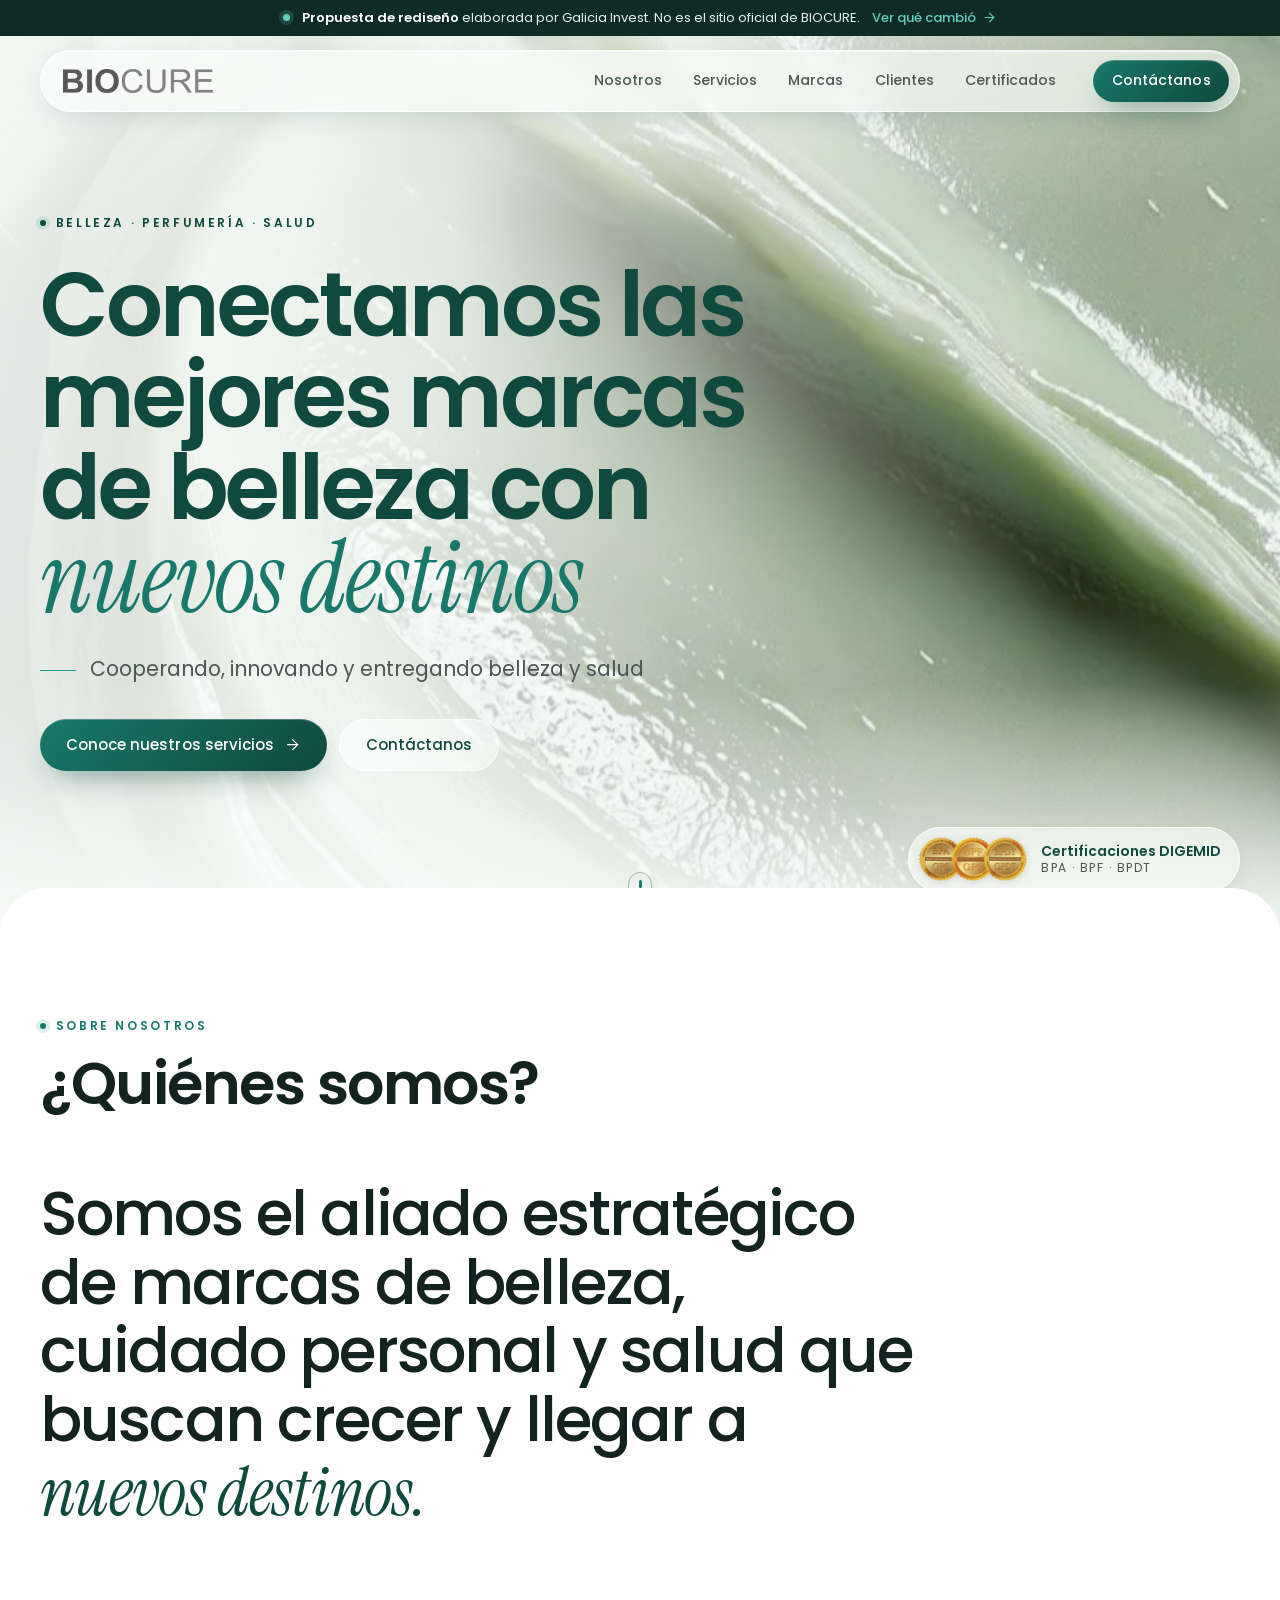
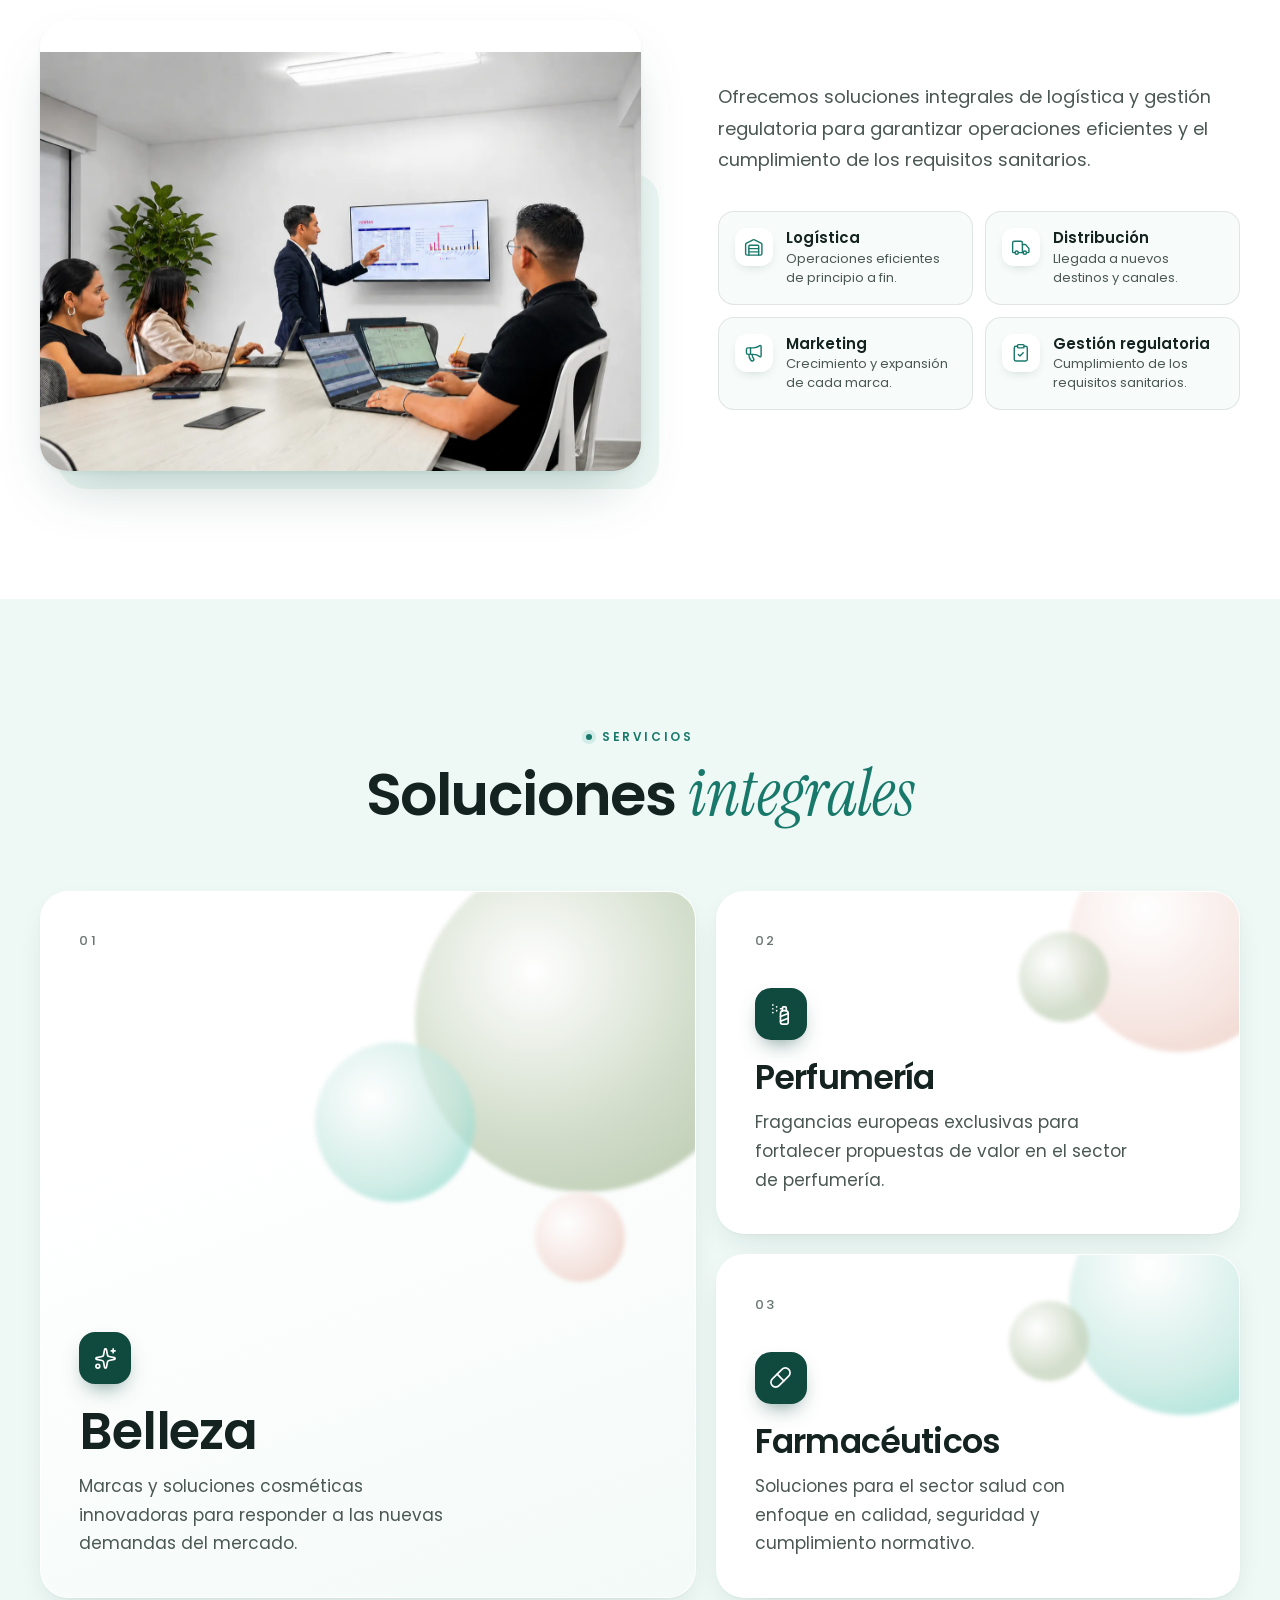
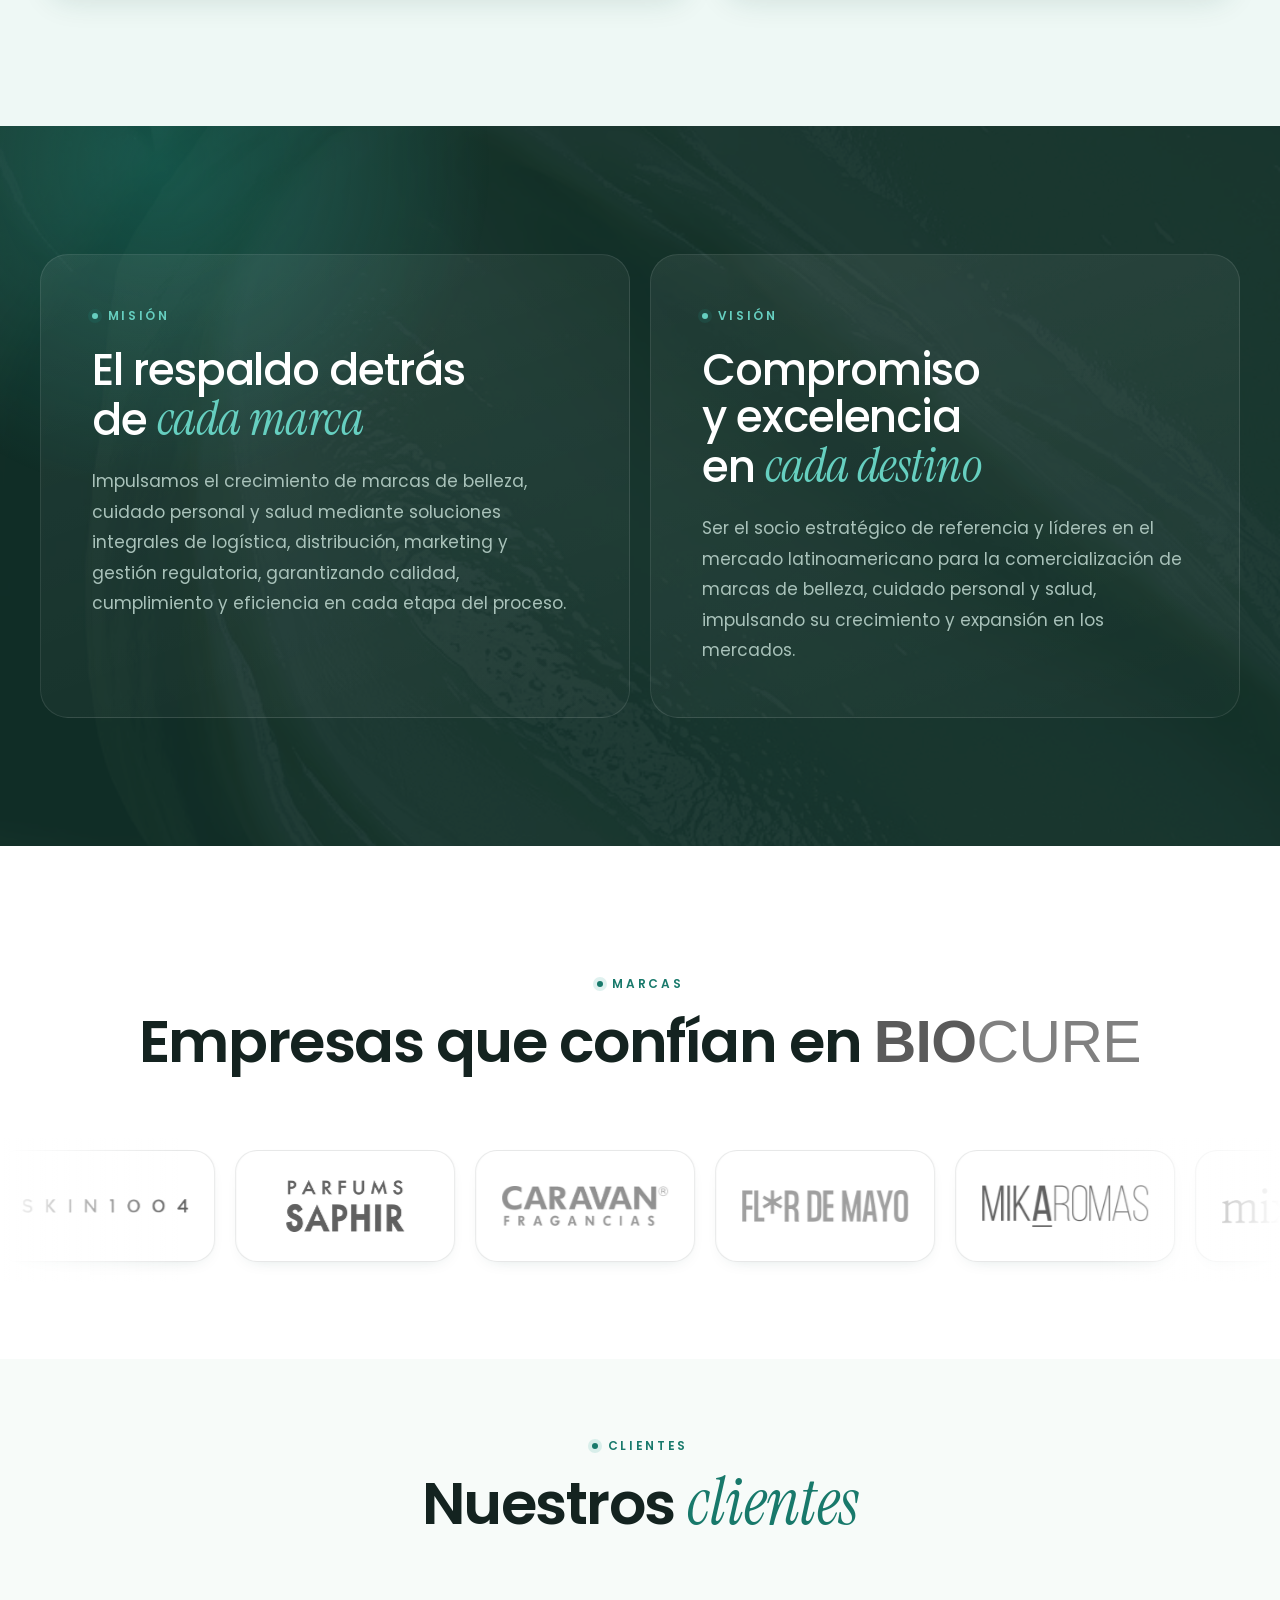
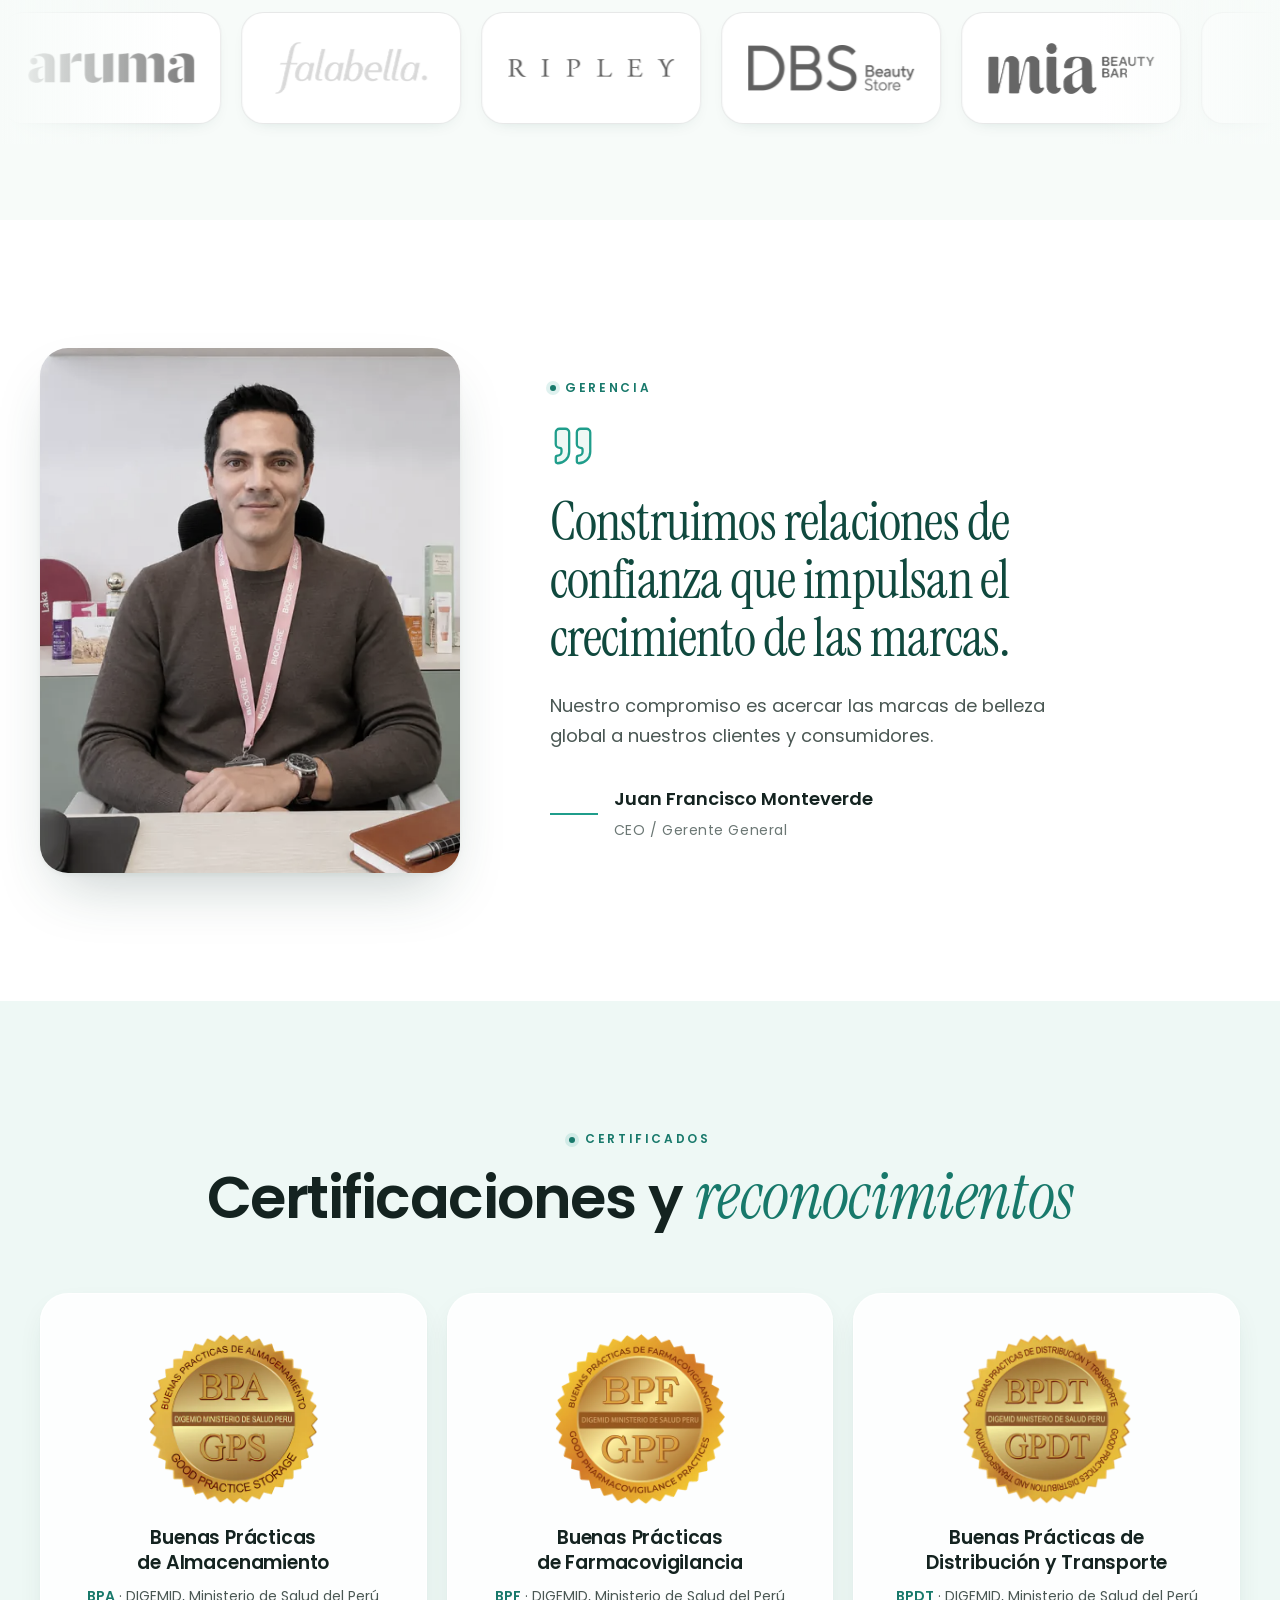
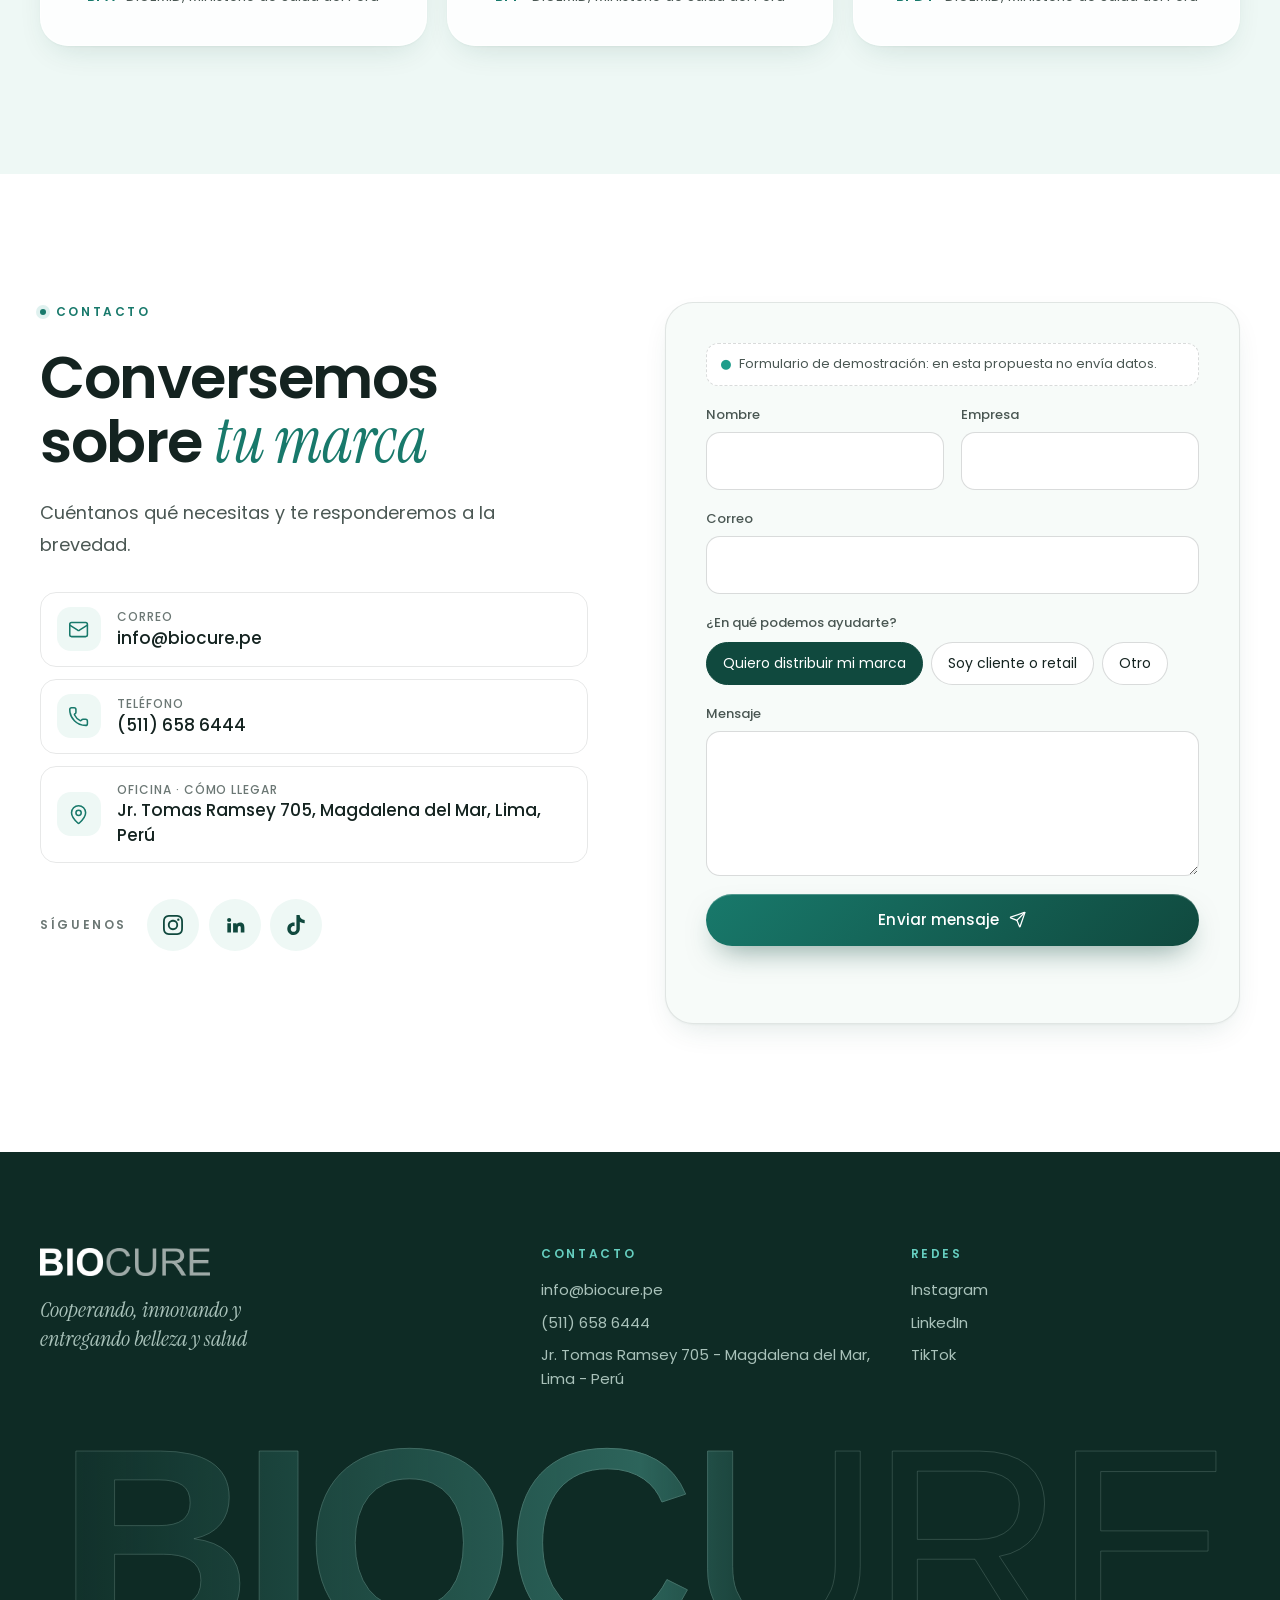
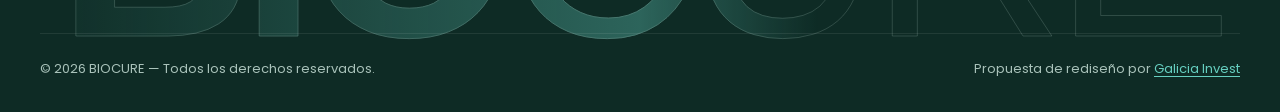
==== commit d6615ee2: "Informe de cambios: estilos de impresión Co-Authored-By: Claude Opus 5.5 <noreply@anthropic.com>" ====
--- a/index.html
+++ b/index.html
@@ -1,4 +1,4 @@
-<!DOCTYPE html> <html lang="es"> <head> <meta charset="UTF-8"> <meta name="viewport" content="width=device-width,initial-scale=1"> <title>Propuesta de rediseño web — BIOCURE · Galicia Invest</title> <meta name="description" content="Aliado estratégico de marcas de belleza, cuidado personal y salud que buscan crecer en Perú: logística, distribución, marketing y gestión regulatoria con certificaciones DIGEMID."> <meta name="robots" content="noindex, nofollow"> <meta name="theme-color" content="#f7fbf9"> <meta name="referrer" content="strict-origin-when-cross-origin"> <meta property="og:url" content="https://jsanchezch22.github.io/propuesta-biocure/"> <meta property="og:type" content="website"> <meta property="og:locale" content="es_PE"> <meta property="og:site_name" content="Galicia Invest"> <meta property="og:title" content="Propuesta de rediseño web para BIOCURE"> <meta property="og:description" content="Maqueta elaborada por Galicia Invest. No es el sitio oficial de BIOCURE."> <meta property="og:image" content="https://jsanchezch22.github.io/propuesta-biocure/assets/img/og-image.jpg"> <meta property="og:image:width" content="1200"> <meta property="og:image:height" content="630"> <meta name="twitter:card" content="summary_large_image"> <link rel="icon" type="image/png" sizes="32x32" href="assets/img/favicon-32.png"> <link rel="apple-touch-icon" href="assets/img/apple-touch-icon.png"> <link rel="preload" href="fonts/poppins-600.woff2" as="font" type="font/woff2" crossorigin> <link rel="preload" href="fonts/instrument-serif-400i.woff2" as="font" type="font/woff2" crossorigin> <link rel="preload" as="image" href="assets/img/portada.webp" media="(min-width: 761px)" fetchpriority="high"> <link rel="preload" as="image" href="assets/img/portada-movil.webp" media="(max-width: 760px)" fetchpriority="high"> <link rel="stylesheet" href="css/styles.css?v=mwox0vba"> <script>document.documentElement.classList.add("js")</script> <script type="application/ld+json"> {
+<!DOCTYPE html> <html lang="es"> <head> <meta charset="UTF-8"> <meta name="viewport" content="width=device-width,initial-scale=1"> <title>Propuesta de rediseño web — BIOCURE · Galicia Invest</title> <meta name="description" content="Aliado estratégico de marcas de belleza, cuidado personal y salud que buscan crecer en Perú: logística, distribución, marketing y gestión regulatoria con certificaciones DIGEMID."> <meta name="robots" content="noindex, nofollow"> <meta name="theme-color" content="#f7fbf9"> <meta name="referrer" content="strict-origin-when-cross-origin"> <meta property="og:url" content="https://jsanchezch22.github.io/propuesta-biocure/"> <meta property="og:type" content="website"> <meta property="og:locale" content="es_PE"> <meta property="og:site_name" content="Galicia Invest"> <meta property="og:title" content="Propuesta de rediseño web para BIOCURE"> <meta property="og:description" content="Maqueta elaborada por Galicia Invest. No es el sitio oficial de BIOCURE."> <meta property="og:image" content="https://jsanchezch22.github.io/propuesta-biocure/assets/img/og-image.jpg"> <meta property="og:image:width" content="1200"> <meta property="og:image:height" content="630"> <meta name="twitter:card" content="summary_large_image"> <link rel="icon" type="image/png" sizes="32x32" href="assets/img/favicon-32.png"> <link rel="apple-touch-icon" href="assets/img/apple-touch-icon.png"> <link rel="preload" href="fonts/poppins-600.woff2" as="font" type="font/woff2" crossorigin> <link rel="preload" href="fonts/instrument-serif-400i.woff2" as="font" type="font/woff2" crossorigin> <link rel="preload" as="image" href="assets/img/portada.webp" media="(min-width: 761px)" fetchpriority="high"> <link rel="preload" as="image" href="assets/img/portada-movil.webp" media="(max-width: 760px)" fetchpriority="high"> <link rel="stylesheet" href="css/styles.css?v=mwox3bj6"> <script>document.documentElement.classList.add("js")</script> <script type="application/ld+json"> {
     "@context": "https://schema.org",
     "@type": "Organization",
     "name": "BIOCURE",
@@ -20,4 +20,4 @@
       "https://www.linkedin.com/company/biocure-s-a-c/",
       "https://www.tiktok.com/@biocure.pe"
     ]
-  } </script> </head> <body> <svg width="0" height="0" style="position:absolute" aria-hidden="true" focusable="false"> <defs> <symbol id="i-sparkles" viewBox="0 0 24 24"><path d="M11.017 2.814a1 1 0 0 1 1.966 0l1.051 5.558a2 2 0 0 0 1.594 1.594l5.558 1.051a1 1 0 0 1 0 1.966l-5.558 1.051a2 2 0 0 0-1.594 1.594l-1.051 5.558a1 1 0 0 1-1.966 0l-1.051-5.558a2 2 0 0 0-1.594-1.594l-5.558-1.051a1 1 0 0 1 0-1.966l5.558-1.051a2 2 0 0 0 1.594-1.594z"/><path d="M20 2v4"/><path d="M22 4h-4"/><circle cx="4" cy="20" r="2"/></symbol> <symbol id="i-spray" viewBox="0 0 24 24"><path d="m12 19 8-3"/><path d="M14 6h-2"/><path d="M18 8.172V5a1 1 0 00-1-1h-2a1 1 0 00-1 1v3.172"/><path d="m20 11-8 3"/><path d="M20 20a2 2 0 01-2 2h-4a2 2 0 01-2-2v-9a3 3 0 013-3h2a3 3 0 013 3z"/><path d="M4 10h.01"/><path d="M4 2h.01"/><path d="M4 6h.01"/><path d="M8 4h.01"/><path d="M8 8h.01"/></symbol> <symbol id="i-pill" viewBox="0 0 24 24"><path d="m10.5 20.5 10-10a4.95 4.95 0 1 0-7-7l-10 10a4.95 4.95 0 1 0 7 7Z"/><path d="m8.5 8.5 7 7"/></symbol> <symbol id="i-warehouse" viewBox="0 0 24 24"><path d="M18 21V10a1 1 0 0 0-1-1H7a1 1 0 0 0-1 1v11"/><path d="M22 19a2 2 0 0 1-2 2H4a2 2 0 0 1-2-2V8a2 2 0 0 1 1.132-1.803l7.95-3.974a2 2 0 0 1 1.837 0l7.948 3.974A2 2 0 0 1 22 8z"/><path d="M6 13h12"/><path d="M6 17h12"/></symbol> <symbol id="i-truck" viewBox="0 0 24 24"><path d="M14 18V6a2 2 0 0 0-2-2H4a2 2 0 0 0-2 2v11a1 1 0 0 0 1 1h2"/><path d="M15 18H9"/><path d="M19 18h2a1 1 0 0 0 1-1v-3.65a1 1 0 0 0-.22-.624l-3.48-4.35A1 1 0 0 0 17.52 8H14"/><circle cx="17" cy="18" r="2"/><circle cx="7" cy="18" r="2"/></symbol> <symbol id="i-megaphone" viewBox="0 0 24 24"><path d="M11 6a13 13 0 0 0 8.4-2.8A1 1 0 0 1 21 4v12a1 1 0 0 1-1.6.8A13 13 0 0 0 11 14H5a2 2 0 0 1-2-2V8a2 2 0 0 1 2-2z"/><path d="M6 14a12 12 0 0 0 2.4 7.2 2 2 0 0 0 3.2-2.4A8 8 0 0 1 10 14"/><path d="M8 6v8"/></symbol> <symbol id="i-clipboard" viewBox="0 0 24 24"><rect width="8" height="4" x="8" y="2" rx="1" ry="1"/><path d="M16 4h2a2 2 0 0 1 2 2v14a2 2 0 0 1-2 2H6a2 2 0 0 1-2-2V6a2 2 0 0 1 2-2h2"/><path d="m9 14 2 2 4-4"/></symbol> <symbol id="i-shield" viewBox="0 0 24 24"><path d="M20 13c0 5-3.5 7.5-7.66 8.95a1 1 0 0 1-.67-.01C7.5 20.5 4 18 4 13V6a1 1 0 0 1 1-1c2 0 4.5-1.2 6.24-2.72a1.17 1.17 0 0 1 1.52 0C14.51 3.81 17 5 19 5a1 1 0 0 1 1 1z"/><path d="m9 12 2 2 4-4"/></symbol> <symbol id="i-mail" viewBox="0 0 24 24"><path d="m22 7-8.991 5.727a2 2 0 0 1-2.009 0L2 7"/><rect x="2" y="4" width="20" height="16" rx="2"/></symbol> <symbol id="i-phone" viewBox="0 0 24 24"><path d="M13.832 16.568a1 1 0 0 0 1.213-.303l.355-.465A2 2 0 0 1 17 15h3a2 2 0 0 1 2 2v3a2 2 0 0 1-2 2A18 18 0 0 1 2 4a2 2 0 0 1 2-2h3a2 2 0 0 1 2 2v3a2 2 0 0 1-.8 1.6l-.468.351a1 1 0 0 0-.292 1.233 14 14 0 0 0 6.392 6.384"/></symbol> <symbol id="i-pin" viewBox="0 0 24 24"><path d="M20 10c0 4.993-5.539 10.193-7.399 11.799a1 1 0 0 1-1.202 0C9.539 20.193 4 14.993 4 10a8 8 0 0 1 16 0"/><circle cx="12" cy="10" r="3"/></symbol> <symbol id="i-arrow" viewBox="0 0 24 24"><path d="M5 12h14"/><path d="m12 5 7 7-7 7"/></symbol> <symbol id="i-arrow-up" viewBox="0 0 24 24"><path d="M7 7h10v10"/><path d="M7 17 17 7"/></symbol> <symbol id="i-menu" viewBox="0 0 24 24"><path d="M4 7h16"/><path d="M4 17h16"/></symbol> <symbol id="i-x" viewBox="0 0 24 24"><path d="M18 6 6 18"/><path d="m6 6 12 12"/></symbol> <symbol id="i-send" viewBox="0 0 24 24"><path d="M14.536 21.686a.5.5 0 0 0 .937-.024l6.5-19a.496.496 0 0 0-.635-.635l-19 6.5a.5.5 0 0 0-.024.937l7.93 3.18a2 2 0 0 1 1.112 1.11z"/><path d="m21.854 2.147-10.94 10.939"/></symbol> <symbol id="i-quote" viewBox="0 0 24 24"><path d="M16 3a2 2 0 0 0-2 2v6a2 2 0 0 0 2 2 1 1 0 0 1 1 1v1a2 2 0 0 1-2 2 1 1 0 0 0-1 1v2a1 1 0 0 0 1 1 6 6 0 0 0 6-6V5a2 2 0 0 0-2-2z"/><path d="M5 3a2 2 0 0 0-2 2v6a2 2 0 0 0 2 2 1 1 0 0 1 1 1v1a2 2 0 0 1-2 2 1 1 0 0 0-1 1v2a1 1 0 0 0 1 1 6 6 0 0 0 6-6V5a2 2 0 0 0-2-2z"/></symbol> <symbol id="s-instagram" viewBox="0 0 24 24"><path fill="currentColor" stroke="none" d="M7.0301.084c-1.2768.0602-2.1487.264-2.911.5634-.7888.3075-1.4575.72-2.1228 1.3877-.6652.6677-1.075 1.3368-1.3802 2.127-.2954.7638-.4956 1.6365-.552 2.914-.0564 1.2775-.0689 1.6882-.0626 4.947.0062 3.2586.0206 3.6671.0825 4.9473.061 1.2765.264 2.1482.5635 2.9107.308.7889.72 1.4573 1.388 2.1228.6679.6655 1.3365 1.0743 2.1285 1.38.7632.295 1.6361.4961 2.9134.552 1.2773.056 1.6884.069 4.9462.0627 3.2578-.0062 3.668-.0207 4.9478-.0814 1.28-.0607 2.147-.2652 2.9098-.5633.7889-.3086 1.4578-.72 2.1228-1.3881.665-.6682 1.0745-1.3378 1.3795-2.1284.2957-.7632.4966-1.636.552-2.9124.056-1.2809.0692-1.6898.063-4.948-.0063-3.2583-.021-3.6668-.0817-4.9465-.0607-1.2797-.264-2.1487-.5633-2.9117-.3084-.7889-.72-1.4568-1.3876-2.1228C21.2982 1.33 20.628.9208 19.8378.6165 19.074.321 18.2017.1197 16.9244.0645 15.6471.0093 15.236-.005 11.977.0014 8.718.0076 8.31.0215 7.0301.0839m.1402 21.6932c-1.17-.0509-1.8053-.2453-2.2287-.408-.5606-.216-.96-.4771-1.3819-.895-.422-.4178-.6811-.8186-.9-1.378-.1644-.4234-.3624-1.058-.4171-2.228-.0595-1.2645-.072-1.6442-.079-4.848-.007-3.2037.0053-3.583.0607-4.848.05-1.169.2456-1.805.408-2.2282.216-.5613.4762-.96.895-1.3816.4188-.4217.8184-.6814 1.3783-.9003.423-.1651 1.0575-.3614 2.227-.4171 1.2655-.06 1.6447-.072 4.848-.079 3.2033-.007 3.5835.005 4.8495.0608 1.169.0508 1.8053.2445 2.228.408.5608.216.96.4754 1.3816.895.4217.4194.6816.8176.9005 1.3787.1653.4217.3617 1.056.4169 2.2263.0602 1.2655.0739 1.645.0796 4.848.0058 3.203-.0055 3.5834-.061 4.848-.051 1.17-.245 1.8055-.408 2.2294-.216.5604-.4763.96-.8954 1.3814-.419.4215-.8181.6811-1.3783.9-.4224.1649-1.0577.3617-2.2262.4174-1.2656.0595-1.6448.072-4.8493.079-3.2045.007-3.5825-.006-4.848-.0608M16.953 5.5864A1.44 1.44 0 1 0 18.39 4.144a1.44 1.44 0 0 0-1.437 1.4424M5.8385 12.012c.0067 3.4032 2.7706 6.1557 6.173 6.1493 3.4026-.0065 6.157-2.7701 6.1506-6.1733-.0065-3.4032-2.771-6.1565-6.174-6.1498-3.403.0067-6.156 2.771-6.1496 6.1738M8 12.0077a4 4 0 1 1 4.008 3.9921A3.9996 3.9996 0 0 1 8 12.0077"/></symbol> <symbol id="s-tiktok" viewBox="0 0 24 24"><path fill="currentColor" stroke="none" d="M12.525.02c1.31-.02 2.61-.01 3.91-.02.08 1.53.63 3.09 1.75 4.17 1.12 1.11 2.7 1.62 4.24 1.79v4.03c-1.44-.05-2.89-.35-4.2-.97-.57-.26-1.1-.59-1.62-.93-.01 2.92.01 5.84-.02 8.75-.08 1.4-.54 2.79-1.35 3.94-1.31 1.92-3.58 3.17-5.91 3.21-1.43.08-2.86-.31-4.080-1.03-2.02-1.19-3.44-3.37-3.65-5.71-.02-.5-.03-1-.01-1.49.18-1.9 1.12-3.72 2.58-4.96 1.66-1.44 3.98-2.13 6.15-1.72.02 1.48-.04 2.96-.04 4.44-.99-.32-2.150-.23-3.020.37-.63.41-1.11 1.04-1.36 1.75-.21.51-.15 1.07-.14 1.61.24 1.64 1.82 3.02 3.5 2.87 1.12-.01 2.19-.66 2.77-1.61.19-.33.4-.67.41-1.06.1-1.79.06-3.57.07-5.36.01-4.03-.01-8.05.02-12.07z"/></symbol> <symbol id="s-linkedin" viewBox="0 0 24 24"><path fill="currentColor" stroke="none" d="M4.98 3.5a2.5 2.5 0 1 1 0 5 2.5 2.5 0 0 1 0-5zM2.8 9.75h4.36V21H2.8zM9.7 9.75h4.18v1.54h.06c.58-1.1 2-2.26 4.12-2.26 4.4 0 5.22 2.9 5.22 6.66V21h-4.35v-4.96c0-1.18-.02-2.7-1.65-2.7-1.65 0-1.9 1.29-1.9 2.62V21H9.7z"/></symbol> </defs> </svg> <a class="saltar" href="#contenido">Saltar al contenido</a> <div class="aviso-propuesta" role="note"> <span class="aviso-punto" aria-hidden="true"></span> <p><strong>Propuesta de rediseño</strong> elaborada por Galicia Invest. No es el sitio oficial de BIOCURE.</p> <a href="cambios.html">Ver qué cambió <svg class="ico" aria-hidden="true"><use href="#i-arrow"/></svg></a> </div> <header class="cabecera" id="cabecera"> <div class="cabecera-pildora"> <a class="marca" href="#inicio" aria-label="BIOCURE, ir al inicio"> <img src="assets/img/logo.webp" alt="BIOCURE" width="181" height="30"> </a> <nav class="nav" aria-label="Principal"> <a href="#nosotros">Nosotros</a> <a href="#servicios">Servicios</a> <a href="#marcas">Marcas</a> <a href="#clientes">Clientes</a> <a href="#certificados">Certificados</a> </nav> <a class="boton boton-primario boton-chico cabecera-cta" href="#contacto">Contáctanos</a> <button class="menu-boton" id="menu-boton" type="button" aria-expanded="false" aria-controls="menu-movil" aria-label="Abrir menú"> <svg class="ico" aria-hidden="true"><use href="#i-menu"/></svg> </button> </div> </header> <div class="menu-movil" id="menu-movil" hidden> <nav aria-label="Menú móvil"> <a href="#nosotros"><span>01</span>Nosotros</a> <a href="#servicios"><span>02</span>Servicios</a> <a href="#mision"><span>03</span>Misión y visión</a> <a href="#marcas"><span>04</span>Marcas</a> <a href="#clientes"><span>05</span>Clientes</a> <a href="#gerencia"><span>06</span>Gerencia</a> <a href="#certificados"><span>07</span>Certificados</a> <a href="#contacto"><span>08</span>Contacto</a> </nav> <div class="menu-movil-pie"> <a href="mailto:info@biocure.pe">info@biocure.pe</a> <a href="tel:+5116586444">(511) 658 6444</a> </div> </div> <main id="contenido"> <section class="portada" id="inicio" aria-labelledby="titulo-portada"> <div class="portada-fondo" aria-hidden="true"> <picture> <source media="(max-width: 760px)" srcset="assets/img/portada-movil.webp" width="720" height="960"> <img src="assets/img/portada.webp" alt="" width="1313" height="736" fetchpriority="high"> </picture> </div> <div class="portada-velo" aria-hidden="true"></div> <div class="contenedor portada-contenido"> <p class="ceja ceja-portada"><span class="ceja-punto"></span>Belleza · Perfumería · Salud</p> <h1 class="portada-titulo" id="titulo-portada"> <span class="m"><span style="--i:0">Conectamos</span></span> <span class="m"><span style="--i:1">las</span></span> <span class="m"><span style="--i:2">mejores</span></span> <span class="m"><span style="--i:3">marcas</span></span> <span class="m"><span style="--i:4">de</span></span> <span class="m"><span style="--i:5">belleza</span></span> <span class="m"><span style="--i:6">con</span></span> <span class="m"><em class="serif" style="--i:7">nuevos destinos</em></span> </h1> <p class="portada-lema">Cooperando, innovando y entregando belleza y salud</p> <div class="portada-acciones"> <a class="boton boton-primario" href="#servicios">Conoce nuestros servicios <svg class="ico" aria-hidden="true"><use href="#i-arrow"/></svg></a> <a class="boton boton-vidrio" href="#contacto">Contáctanos</a> </div> </div> <a class="portada-sellos" href="#certificados"> <span class="sellos-imgs" aria-hidden="true"> <img src="assets/cert/sello-1.webp" alt="" width="44" height="44"> <img src="assets/cert/sello-2.webp" alt="" width="44" height="44"> <img src="assets/cert/sello-3.webp" alt="" width="44" height="44"> </span> <span class="sellos-texto"><strong>Certificaciones DIGEMID</strong><span>BPA · BPF · BPDT</span></span> </a> <div class="portada-desliza" aria-hidden="true"><span></span></div> </section> <section class="seccion nosotros" id="nosotros" aria-labelledby="titulo-nosotros"> <div class="contenedor"> <div class="encabezado" data-revelar> <p class="ceja"><span class="ceja-punto"></span>Sobre nosotros</p> <h2 class="titulo-seccion" id="titulo-nosotros">¿Quiénes somos?</h2> </div> <p class="declaracion" id="declaracion" data-palabras>Somos el aliado estratégico de marcas de belleza, cuidado personal y salud que buscan crecer y llegar a <em class="serif">nuevos destinos.</em></p> <div class="nosotros-grid"> <figure class="nosotros-foto" data-revelar> <div class="foto-marco" data-paralaje> <picture> <source media="(max-width: 760px)" srcset="assets/img/equipo-800.webp"> <img src="assets/img/equipo-1400.webp" alt="Equipo de BIOCURE en una reunión de ventas" width="1400" height="1050" loading="lazy" decoding="async"> </picture> </div> </figure> <div class="nosotros-texto" data-revelar> <p class="lead">Ofrecemos soluciones integrales de logística y gestión regulatoria para garantizar operaciones eficientes y el cumplimiento de los requisitos sanitarios.</p> <ul class="capacidades" role="list"> <li><span class="cap-ico"><svg class="ico" aria-hidden="true"><use href="#i-warehouse"/></svg></span><div><strong>Logística</strong><span>Operaciones eficientes de principio a fin.</span></div></li> <li><span class="cap-ico"><svg class="ico" aria-hidden="true"><use href="#i-truck"/></svg></span><div><strong>Distribución</strong><span>Llegada a nuevos destinos y canales.</span></div></li> <li><span class="cap-ico"><svg class="ico" aria-hidden="true"><use href="#i-megaphone"/></svg></span><div><strong>Marketing</strong><span>Crecimiento y expansión de cada marca.</span></div></li> <li><span class="cap-ico"><svg class="ico" aria-hidden="true"><use href="#i-clipboard"/></svg></span><div><strong>Gestión regulatoria</strong><span>Cumplimiento de los requisitos sanitarios.</span></div></li> </ul> </div> </div> </div> </section> <section class="seccion servicios" id="servicios" aria-labelledby="titulo-servicios"> <div class="contenedor"> <div class="encabezado encabezado-centro" data-revelar> <p class="ceja"><span class="ceja-punto"></span>Servicios</p> <h2 class="titulo-seccion" id="titulo-servicios">Soluciones <em class="serif">integrales</em></h2> </div> <div class="bento"> <article class="tarjeta-servicio t-belleza" data-revelar data-foco> <div class="ts-arte" aria-hidden="true"><span class="burbuja b1"></span><span class="burbuja b2"></span><span class="burbuja b3"></span></div> <span class="ts-num" aria-hidden="true">01</span> <span class="ts-ico"><svg class="ico" aria-hidden="true"><use href="#i-sparkles"/></svg></span> <h3>Belleza</h3> <p>Marcas y soluciones cosméticas innovadoras para responder a las nuevas demandas del mercado.</p> </article> <article class="tarjeta-servicio t-perfumeria" data-revelar data-foco> <div class="ts-arte" aria-hidden="true"><span class="burbuja b1"></span><span class="burbuja b2"></span></div> <span class="ts-num" aria-hidden="true">02</span> <span class="ts-ico"><svg class="ico" aria-hidden="true"><use href="#i-spray"/></svg></span> <h3>Perfumería</h3> <p>Fragancias europeas exclusivas para fortalecer propuestas de valor en el sector de perfumería.</p> </article> <article class="tarjeta-servicio t-farma" data-revelar data-foco> <div class="ts-arte" aria-hidden="true"><span class="burbuja b1"></span><span class="burbuja b2"></span></div> <span class="ts-num" aria-hidden="true">03</span> <span class="ts-ico"><svg class="ico" aria-hidden="true"><use href="#i-pill"/></svg></span> <h3>Farmacéuticos</h3> <p>Soluciones para el sector salud con enfoque en calidad, seguridad y cumplimiento normativo.</p> </article> </div> </div> </section> <section class="seccion mision" id="mision" aria-label="Misión y visión"> <div class="mision-textura" aria-hidden="true"></div> <div class="contenedor mision-grid"> <article class="tarjeta-mv" data-revelar data-foco> <p class="ceja ceja-clara"><span class="ceja-punto"></span>Misión</p> <h3>El respaldo detrás de <em class="serif">cada marca</em></h3> <p>Impulsamos el crecimiento de marcas de belleza, cuidado personal y salud mediante soluciones integrales de logística, distribución, marketing y gestión regulatoria, garantizando calidad, cumplimiento y eficiencia en cada etapa del proceso.</p> </article> <article class="tarjeta-mv" data-revelar data-foco> <p class="ceja ceja-clara"><span class="ceja-punto"></span>Visión</p> <h3>Compromiso y excelencia en <em class="serif">cada destino</em></h3> <p>Ser el socio estratégico de referencia y líderes en el mercado latinoamericano para la comercialización de marcas de belleza, cuidado personal y salud, impulsando su crecimiento y expansión en los mercados.</p> </article> </div> </section> <section class="seccion logos" id="marcas" aria-labelledby="titulo-marcas"> <div class="contenedor"> <div class="encabezado encabezado-centro" data-revelar> <p class="ceja"><span class="ceja-punto"></span>Marcas</p> <h2 class="titulo-seccion" id="titulo-marcas">Empresas que confían en <span class="nombre-marca">BIO<span>CURE</span></span></h2> </div> </div> <div class="marquesina" data-marquesina data-sentido="izquierda" data-velocidad="34"> <div class="marquesina-vista"> <div class="marquesina-pista"> <ul class="marquesina-grupo" role="list" aria-label="Marcas que representa BIOCURE"> <li><img src="assets/marcas/marca-1.webp" alt="SKIN1004" height="48" loading="lazy"></li> <li><img src="assets/marcas/marca-2.webp" alt="Parfums Saphir" height="48" loading="lazy"></li> <li><img src="assets/marcas/marca-3.webp" alt="Caravan Fragancias" height="48" loading="lazy"></li> <li><img src="assets/marcas/marca-4.webp" alt="Flor de Mayo" height="48" loading="lazy"></li> <li><img src="assets/marcas/marca-5.webp" alt="Mikaromas" height="48" loading="lazy"></li> <li><img src="assets/marcas/marca-6.webp" alt="mixsoon" height="48" loading="lazy"></li> <li><img src="assets/marcas/marca-7.webp" alt="Purito Seoul" height="48" loading="lazy"></li> <li><img src="assets/marcas/marca-8.webp" alt="Beauty of Joseon" height="48" loading="lazy"></li> <li><img src="assets/marcas/marca-9.webp" alt="VT Cosmetics" height="48" loading="lazy"></li> <li><img src="assets/marcas/marca-10.webp" alt="Beauty Lab." height="48" loading="lazy"></li> </ul> </div> </div> </div> </section> <section class="seccion logos logos-clientes" id="clientes" aria-labelledby="titulo-clientes"> <div class="contenedor"> <div class="encabezado encabezado-centro" data-revelar> <p class="ceja"><span class="ceja-punto"></span>Clientes</p> <h2 class="titulo-seccion" id="titulo-clientes">Nuestros <em class="serif">clientes</em></h2> </div> </div> <div class="marquesina" data-marquesina data-sentido="derecha" data-velocidad="30"> <div class="marquesina-vista"> <div class="marquesina-pista"> <ul class="marquesina-grupo" role="list" aria-label="Clientes de BIOCURE"> <li><img src="assets/clientes/cliente-1.webp" alt="Aruma" height="48" loading="lazy"></li> <li><img src="assets/clientes/cliente-2.webp" alt="Falabella" height="48" loading="lazy"></li> <li><img src="assets/clientes/cliente-3.webp" alt="Ripley" height="48" loading="lazy"></li> <li><img src="assets/clientes/cliente-4.webp" alt="DBS Beauty Store" height="48" loading="lazy"></li> <li><img src="assets/clientes/cliente-5.webp" alt="Mia Beauty Bar" height="48" loading="lazy"></li> <li><img src="assets/clientes/cliente-6.webp" alt="Mifarma" height="48" loading="lazy"></li> <li><img src="assets/clientes/cliente-7.webp" alt="Yoyoso Perú" height="48" loading="lazy"></li> <li><img src="assets/clientes/cliente-8.webp" alt="Ilahui" height="48" loading="lazy"></li> </ul> </div> </div> </div> </section> <section class="seccion gerencia" id="gerencia" aria-labelledby="titulo-gerencia"> <div class="contenedor gerencia-grid"> <figure class="gerencia-foto" data-revelar> <img src="assets/img/gerencia-900.webp" srcset="assets/img/gerencia-520.webp 520w, assets/img/gerencia-900.webp 900w" sizes="(max-width: 760px) 86vw, 420px" alt="Juan Francisco Monteverde, CEO y Gerente General de BIOCURE" width="900" height="1101" loading="lazy" decoding="async"> </figure> <div class="gerencia-texto" data-revelar> <p class="ceja"><span class="ceja-punto"></span><span id="titulo-gerencia">Gerencia</span></p> <svg class="gerencia-comillas" aria-hidden="true"><use href="#i-quote"/></svg> <blockquote> <p>Construimos relaciones de confianza que impulsan el crecimiento de las marcas.</p> </blockquote> <p class="gerencia-apoyo">Nuestro compromiso es acercar las marcas de belleza global a nuestros clientes y consumidores.</p> <div class="firma"> <span class="firma-linea" aria-hidden="true"></span> <div> <strong>Juan Francisco Monteverde</strong> <span>CEO / Gerente General</span> </div> </div> </div> </div> </section> <section class="seccion certificados" id="certificados" aria-labelledby="titulo-certificados"> <div class="contenedor"> <div class="encabezado encabezado-centro" data-revelar> <p class="ceja"><span class="ceja-punto"></span>Certificados</p> <h2 class="titulo-seccion" id="titulo-certificados">Certificaciones y <em class="serif">reconocimientos</em></h2> </div> <div class="certs"> <article class="cert" data-revelar data-inclinar> <div class="cert-sello"><img src="assets/cert/sello-1.webp" alt="Sello BPA de DIGEMID" width="180" height="180" loading="lazy"><span class="cert-brillo" aria-hidden="true"></span></div> <h3>Buenas Prácticas de Almacenamiento</h3> <p><abbr title="Buenas Prácticas de Almacenamiento">BPA</abbr> · DIGEMID, Ministerio de Salud del Perú</p> </article> <article class="cert" data-revelar data-inclinar> <div class="cert-sello"><img src="assets/cert/sello-2.webp" alt="Sello BPF de DIGEMID" width="180" height="180" loading="lazy"><span class="cert-brillo" aria-hidden="true"></span></div> <h3>Buenas Prácticas de Farmacovigilancia</h3> <p><abbr title="Buenas Prácticas de Farmacovigilancia">BPF</abbr> · DIGEMID, Ministerio de Salud del Perú</p> </article> <article class="cert" data-revelar data-inclinar> <div class="cert-sello"><img src="assets/cert/sello-3.webp" alt="Sello BPDT de DIGEMID" width="180" height="180" loading="lazy"><span class="cert-brillo" aria-hidden="true"></span></div> <h3>Buenas Prácticas de Distribución y Transporte</h3> <p><abbr title="Buenas Prácticas de Distribución y Transporte">BPDT</abbr> · DIGEMID, Ministerio de Salud del Perú</p> </article> </div> </div> </section> <section class="seccion contacto" id="contacto" aria-labelledby="titulo-contacto"> <div class="contenedor contacto-grid"> <div class="contacto-info" data-revelar> <p class="ceja"><span class="ceja-punto"></span>Contacto</p> <h2 class="titulo-seccion" id="titulo-contacto">Conversemos sobre <em class="serif">tu marca</em></h2> <p class="lead">Cuéntanos qué necesitas y te responderemos a la brevedad.</p> <ul class="datos" role="list"> <li><a href="mailto:info@biocure.pe"><span class="dato-ico"><svg class="ico" aria-hidden="true"><use href="#i-mail"/></svg></span><span><small>Correo</small>info@biocure.pe</span></a></li> <li><a href="tel:+5116586444"><span class="dato-ico"><svg class="ico" aria-hidden="true"><use href="#i-phone"/></svg></span><span><small>Teléfono</small>(511) 658 6444</span></a></li> <li><a href="https://www.google.com/maps/search/?api=1&amp;query=Jr.+Tomas+Ramsey+705+Magdalena+del+Mar+Lima" target="_blank" rel="noopener noreferrer"><span class="dato-ico"><svg class="ico" aria-hidden="true"><use href="#i-pin"/></svg></span><span><small>Oficina · Cómo llegar</small>Jr. Tomas Ramsey 705, Magdalena del Mar, Lima, Perú</span></a></li> </ul> <div class="redes" id="redes"> <p class="redes-titulo">Síguenos</p> <div class="redes-lista"> <a class="red red-ig" href="https://www.instagram.com/biocure.pe" target="_blank" rel="noopener noreferrer" aria-label="BIOCURE en Instagram"><svg aria-hidden="true"><use href="#s-instagram"/></svg></a> <a class="red red-in" href="https://www.linkedin.com/company/biocure-s-a-c/" target="_blank" rel="noopener noreferrer" aria-label="BIOCURE en LinkedIn"><svg aria-hidden="true"><use href="#s-linkedin"/></svg></a> <a class="red red-tt" href="https://www.tiktok.com/@biocure.pe" target="_blank" rel="noopener noreferrer" aria-label="BIOCURE en TikTok"><svg aria-hidden="true"><use href="#s-tiktok"/></svg></a> </div> </div> </div> <form class="formulario" id="formulario" data-revelar novalidate> <p class="form-demo"><span aria-hidden="true">●</span> Formulario de demostración: en esta propuesta no envía datos.</p> <div class="campo-doble"> <label class="campo"><span>Nombre</span><input name="nombre" type="text" autocomplete="name" required maxlength="100"></label> <label class="campo"><span>Empresa</span><input name="empresa" type="text" autocomplete="organization" maxlength="120"></label> </div> <label class="campo"><span>Correo</span><input name="correo" type="email" autocomplete="email" required maxlength="160"></label> <fieldset class="opciones"> <legend>¿En qué podemos ayudarte?</legend> <label><input type="radio" name="motivo" value="marca" checked="checked"><span>Quiero distribuir mi marca</span></label> <label><input type="radio" name="motivo" value="cliente"><span>Soy cliente o retail</span></label> <label><input type="radio" name="motivo" value="otro"><span>Otro</span></label> </fieldset> <label class="campo"><span>Mensaje</span><textarea name="mensaje" rows="4" maxlength="1000"></textarea></label> <button class="boton boton-primario boton-ancho" type="submit">Enviar mensaje <svg class="ico" aria-hidden="true"><use href="#i-send"/></svg></button> <p class="form-estado" id="form-estado" role="status" aria-live="polite"></p> </form> </div> </section> </main> <footer class="pie"> <div class="contenedor pie-grid"> <div class="pie-marca"> <img src="assets/img/logo-claro.webp" alt="BIOCURE" width="181" height="30" loading="lazy"> <p>Cooperando, innovando y entregando belleza y salud</p> </div> <div class="pie-col"> <h3>Contacto</h3> <a href="mailto:info@biocure.pe">info@biocure.pe</a> <a href="tel:+5116586444">(511) 658 6444</a> <p>Jr. Tomas Ramsey 705 - Magdalena del Mar, Lima - Perú</p> </div> <div class="pie-col"> <h3>Redes</h3> <a href="https://www.instagram.com/biocure.pe" target="_blank" rel="noopener noreferrer">Instagram</a> <a href="https://www.linkedin.com/company/biocure-s-a-c/" target="_blank" rel="noopener noreferrer">LinkedIn</a> <a href="https://www.tiktok.com/@biocure.pe" target="_blank" rel="noopener noreferrer">TikTok</a> </div> </div> <div class="pie-palabra" aria-hidden="true"><span>BIO</span>CURE</div> <div class="contenedor pie-final"> <p>© <span id="anio">2026</span> BIOCURE — Todos los derechos reservados.</p> <p class="pie-credito">Propuesta de rediseño por <a href="https://www.galiciainvest.com/" target="_blank" rel="noopener">Galicia Invest</a></p> </div> </footer> <a class="chip-propuesta" href="cambios.html">Propuesta · ver cambios</a> <script src="js/main.js?v=mwox0vba" defer="defer"></script> </body> </html> +  } </script> </head> <body> <svg width="0" height="0" style="position:absolute" aria-hidden="true" focusable="false"> <defs> <symbol id="i-sparkles" viewBox="0 0 24 24"><path d="M11.017 2.814a1 1 0 0 1 1.966 0l1.051 5.558a2 2 0 0 0 1.594 1.594l5.558 1.051a1 1 0 0 1 0 1.966l-5.558 1.051a2 2 0 0 0-1.594 1.594l-1.051 5.558a1 1 0 0 1-1.966 0l-1.051-5.558a2 2 0 0 0-1.594-1.594l-5.558-1.051a1 1 0 0 1 0-1.966l5.558-1.051a2 2 0 0 0 1.594-1.594z"/><path d="M20 2v4"/><path d="M22 4h-4"/><circle cx="4" cy="20" r="2"/></symbol> <symbol id="i-spray" viewBox="0 0 24 24"><path d="m12 19 8-3"/><path d="M14 6h-2"/><path d="M18 8.172V5a1 1 0 00-1-1h-2a1 1 0 00-1 1v3.172"/><path d="m20 11-8 3"/><path d="M20 20a2 2 0 01-2 2h-4a2 2 0 01-2-2v-9a3 3 0 013-3h2a3 3 0 013 3z"/><path d="M4 10h.01"/><path d="M4 2h.01"/><path d="M4 6h.01"/><path d="M8 4h.01"/><path d="M8 8h.01"/></symbol> <symbol id="i-pill" viewBox="0 0 24 24"><path d="m10.5 20.5 10-10a4.95 4.95 0 1 0-7-7l-10 10a4.95 4.95 0 1 0 7 7Z"/><path d="m8.5 8.5 7 7"/></symbol> <symbol id="i-warehouse" viewBox="0 0 24 24"><path d="M18 21V10a1 1 0 0 0-1-1H7a1 1 0 0 0-1 1v11"/><path d="M22 19a2 2 0 0 1-2 2H4a2 2 0 0 1-2-2V8a2 2 0 0 1 1.132-1.803l7.95-3.974a2 2 0 0 1 1.837 0l7.948 3.974A2 2 0 0 1 22 8z"/><path d="M6 13h12"/><path d="M6 17h12"/></symbol> <symbol id="i-truck" viewBox="0 0 24 24"><path d="M14 18V6a2 2 0 0 0-2-2H4a2 2 0 0 0-2 2v11a1 1 0 0 0 1 1h2"/><path d="M15 18H9"/><path d="M19 18h2a1 1 0 0 0 1-1v-3.65a1 1 0 0 0-.22-.624l-3.48-4.35A1 1 0 0 0 17.52 8H14"/><circle cx="17" cy="18" r="2"/><circle cx="7" cy="18" r="2"/></symbol> <symbol id="i-megaphone" viewBox="0 0 24 24"><path d="M11 6a13 13 0 0 0 8.4-2.8A1 1 0 0 1 21 4v12a1 1 0 0 1-1.6.8A13 13 0 0 0 11 14H5a2 2 0 0 1-2-2V8a2 2 0 0 1 2-2z"/><path d="M6 14a12 12 0 0 0 2.4 7.2 2 2 0 0 0 3.2-2.4A8 8 0 0 1 10 14"/><path d="M8 6v8"/></symbol> <symbol id="i-clipboard" viewBox="0 0 24 24"><rect width="8" height="4" x="8" y="2" rx="1" ry="1"/><path d="M16 4h2a2 2 0 0 1 2 2v14a2 2 0 0 1-2 2H6a2 2 0 0 1-2-2V6a2 2 0 0 1 2-2h2"/><path d="m9 14 2 2 4-4"/></symbol> <symbol id="i-shield" viewBox="0 0 24 24"><path d="M20 13c0 5-3.5 7.5-7.66 8.95a1 1 0 0 1-.67-.01C7.5 20.5 4 18 4 13V6a1 1 0 0 1 1-1c2 0 4.5-1.2 6.24-2.72a1.17 1.17 0 0 1 1.52 0C14.51 3.81 17 5 19 5a1 1 0 0 1 1 1z"/><path d="m9 12 2 2 4-4"/></symbol> <symbol id="i-mail" viewBox="0 0 24 24"><path d="m22 7-8.991 5.727a2 2 0 0 1-2.009 0L2 7"/><rect x="2" y="4" width="20" height="16" rx="2"/></symbol> <symbol id="i-phone" viewBox="0 0 24 24"><path d="M13.832 16.568a1 1 0 0 0 1.213-.303l.355-.465A2 2 0 0 1 17 15h3a2 2 0 0 1 2 2v3a2 2 0 0 1-2 2A18 18 0 0 1 2 4a2 2 0 0 1 2-2h3a2 2 0 0 1 2 2v3a2 2 0 0 1-.8 1.6l-.468.351a1 1 0 0 0-.292 1.233 14 14 0 0 0 6.392 6.384"/></symbol> <symbol id="i-pin" viewBox="0 0 24 24"><path d="M20 10c0 4.993-5.539 10.193-7.399 11.799a1 1 0 0 1-1.202 0C9.539 20.193 4 14.993 4 10a8 8 0 0 1 16 0"/><circle cx="12" cy="10" r="3"/></symbol> <symbol id="i-arrow" viewBox="0 0 24 24"><path d="M5 12h14"/><path d="m12 5 7 7-7 7"/></symbol> <symbol id="i-arrow-up" viewBox="0 0 24 24"><path d="M7 7h10v10"/><path d="M7 17 17 7"/></symbol> <symbol id="i-menu" viewBox="0 0 24 24"><path d="M4 7h16"/><path d="M4 17h16"/></symbol> <symbol id="i-x" viewBox="0 0 24 24"><path d="M18 6 6 18"/><path d="m6 6 12 12"/></symbol> <symbol id="i-send" viewBox="0 0 24 24"><path d="M14.536 21.686a.5.5 0 0 0 .937-.024l6.5-19a.496.496 0 0 0-.635-.635l-19 6.5a.5.5 0 0 0-.024.937l7.93 3.18a2 2 0 0 1 1.112 1.11z"/><path d="m21.854 2.147-10.94 10.939"/></symbol> <symbol id="i-quote" viewBox="0 0 24 24"><path d="M16 3a2 2 0 0 0-2 2v6a2 2 0 0 0 2 2 1 1 0 0 1 1 1v1a2 2 0 0 1-2 2 1 1 0 0 0-1 1v2a1 1 0 0 0 1 1 6 6 0 0 0 6-6V5a2 2 0 0 0-2-2z"/><path d="M5 3a2 2 0 0 0-2 2v6a2 2 0 0 0 2 2 1 1 0 0 1 1 1v1a2 2 0 0 1-2 2 1 1 0 0 0-1 1v2a1 1 0 0 0 1 1 6 6 0 0 0 6-6V5a2 2 0 0 0-2-2z"/></symbol> <symbol id="s-instagram" viewBox="0 0 24 24"><path fill="currentColor" stroke="none" d="M7.0301.084c-1.2768.0602-2.1487.264-2.911.5634-.7888.3075-1.4575.72-2.1228 1.3877-.6652.6677-1.075 1.3368-1.3802 2.127-.2954.7638-.4956 1.6365-.552 2.914-.0564 1.2775-.0689 1.6882-.0626 4.947.0062 3.2586.0206 3.6671.0825 4.9473.061 1.2765.264 2.1482.5635 2.9107.308.7889.72 1.4573 1.388 2.1228.6679.6655 1.3365 1.0743 2.1285 1.38.7632.295 1.6361.4961 2.9134.552 1.2773.056 1.6884.069 4.9462.0627 3.2578-.0062 3.668-.0207 4.9478-.0814 1.28-.0607 2.147-.2652 2.9098-.5633.7889-.3086 1.4578-.72 2.1228-1.3881.665-.6682 1.0745-1.3378 1.3795-2.1284.2957-.7632.4966-1.636.552-2.9124.056-1.2809.0692-1.6898.063-4.948-.0063-3.2583-.021-3.6668-.0817-4.9465-.0607-1.2797-.264-2.1487-.5633-2.9117-.3084-.7889-.72-1.4568-1.3876-2.1228C21.2982 1.33 20.628.9208 19.8378.6165 19.074.321 18.2017.1197 16.9244.0645 15.6471.0093 15.236-.005 11.977.0014 8.718.0076 8.31.0215 7.0301.0839m.1402 21.6932c-1.17-.0509-1.8053-.2453-2.2287-.408-.5606-.216-.96-.4771-1.3819-.895-.422-.4178-.6811-.8186-.9-1.378-.1644-.4234-.3624-1.058-.4171-2.228-.0595-1.2645-.072-1.6442-.079-4.848-.007-3.2037.0053-3.583.0607-4.848.05-1.169.2456-1.805.408-2.2282.216-.5613.4762-.96.895-1.3816.4188-.4217.8184-.6814 1.3783-.9003.423-.1651 1.0575-.3614 2.227-.4171 1.2655-.06 1.6447-.072 4.848-.079 3.2033-.007 3.5835.005 4.8495.0608 1.169.0508 1.8053.2445 2.228.408.5608.216.96.4754 1.3816.895.4217.4194.6816.8176.9005 1.3787.1653.4217.3617 1.056.4169 2.2263.0602 1.2655.0739 1.645.0796 4.848.0058 3.203-.0055 3.5834-.061 4.848-.051 1.17-.245 1.8055-.408 2.2294-.216.5604-.4763.96-.8954 1.3814-.419.4215-.8181.6811-1.3783.9-.4224.1649-1.0577.3617-2.2262.4174-1.2656.0595-1.6448.072-4.8493.079-3.2045.007-3.5825-.006-4.848-.0608M16.953 5.5864A1.44 1.44 0 1 0 18.39 4.144a1.44 1.44 0 0 0-1.437 1.4424M5.8385 12.012c.0067 3.4032 2.7706 6.1557 6.173 6.1493 3.4026-.0065 6.157-2.7701 6.1506-6.1733-.0065-3.4032-2.771-6.1565-6.174-6.1498-3.403.0067-6.156 2.771-6.1496 6.1738M8 12.0077a4 4 0 1 1 4.008 3.9921A3.9996 3.9996 0 0 1 8 12.0077"/></symbol> <symbol id="s-tiktok" viewBox="0 0 24 24"><path fill="currentColor" stroke="none" d="M12.525.02c1.31-.02 2.61-.01 3.91-.02.08 1.53.63 3.09 1.75 4.17 1.12 1.11 2.7 1.62 4.24 1.79v4.03c-1.44-.05-2.89-.35-4.2-.97-.57-.26-1.1-.59-1.62-.93-.01 2.92.01 5.84-.02 8.75-.08 1.4-.54 2.79-1.35 3.94-1.31 1.92-3.58 3.17-5.91 3.21-1.43.08-2.86-.31-4.080-1.03-2.02-1.19-3.44-3.37-3.65-5.71-.02-.5-.03-1-.01-1.49.18-1.9 1.12-3.72 2.58-4.96 1.66-1.44 3.98-2.13 6.15-1.72.02 1.48-.04 2.96-.04 4.44-.99-.32-2.150-.23-3.020.37-.63.41-1.11 1.04-1.36 1.75-.21.51-.15 1.07-.14 1.61.24 1.64 1.82 3.02 3.5 2.87 1.12-.01 2.19-.66 2.77-1.61.19-.33.4-.67.41-1.06.1-1.79.06-3.57.07-5.36.01-4.03-.01-8.05.02-12.07z"/></symbol> <symbol id="s-linkedin" viewBox="0 0 24 24"><path fill="currentColor" stroke="none" d="M4.98 3.5a2.5 2.5 0 1 1 0 5 2.5 2.5 0 0 1 0-5zM2.8 9.75h4.36V21H2.8zM9.7 9.75h4.18v1.54h.06c.58-1.1 2-2.26 4.12-2.26 4.4 0 5.22 2.9 5.22 6.66V21h-4.35v-4.96c0-1.18-.02-2.7-1.65-2.7-1.65 0-1.9 1.29-1.9 2.62V21H9.7z"/></symbol> </defs> </svg> <a class="saltar" href="#contenido">Saltar al contenido</a> <div class="aviso-propuesta" role="note"> <span class="aviso-punto" aria-hidden="true"></span> <p><strong>Propuesta de rediseño</strong> elaborada por Galicia Invest. No es el sitio oficial de BIOCURE.</p> <a href="cambios.html">Ver qué cambió <svg class="ico" aria-hidden="true"><use href="#i-arrow"/></svg></a> </div> <header class="cabecera" id="cabecera"> <div class="cabecera-pildora"> <a class="marca" href="#inicio" aria-label="BIOCURE, ir al inicio"> <img src="assets/img/logo.webp" alt="BIOCURE" width="181" height="30"> </a> <nav class="nav" aria-label="Principal"> <a href="#nosotros">Nosotros</a> <a href="#servicios">Servicios</a> <a href="#marcas">Marcas</a> <a href="#clientes">Clientes</a> <a href="#certificados">Certificados</a> </nav> <a class="boton boton-primario boton-chico cabecera-cta" href="#contacto">Contáctanos</a> <button class="menu-boton" id="menu-boton" type="button" aria-expanded="false" aria-controls="menu-movil" aria-label="Abrir menú"> <svg class="ico" aria-hidden="true"><use href="#i-menu"/></svg> </button> </div> </header> <div class="menu-movil" id="menu-movil" hidden> <nav aria-label="Menú móvil"> <a href="#nosotros"><span>01</span>Nosotros</a> <a href="#servicios"><span>02</span>Servicios</a> <a href="#mision"><span>03</span>Misión y visión</a> <a href="#marcas"><span>04</span>Marcas</a> <a href="#clientes"><span>05</span>Clientes</a> <a href="#gerencia"><span>06</span>Gerencia</a> <a href="#certificados"><span>07</span>Certificados</a> <a href="#contacto"><span>08</span>Contacto</a> </nav> <div class="menu-movil-pie"> <a href="mailto:info@biocure.pe">info@biocure.pe</a> <a href="tel:+5116586444">(511) 658 6444</a> </div> </div> <main id="contenido"> <section class="portada" id="inicio" aria-labelledby="titulo-portada"> <div class="portada-fondo" aria-hidden="true"> <picture> <source media="(max-width: 760px)" srcset="assets/img/portada-movil.webp" width="720" height="960"> <img src="assets/img/portada.webp" alt="" width="1313" height="736" fetchpriority="high"> </picture> </div> <div class="portada-velo" aria-hidden="true"></div> <div class="contenedor portada-contenido"> <p class="ceja ceja-portada"><span class="ceja-punto"></span>Belleza · Perfumería · Salud</p> <h1 class="portada-titulo" id="titulo-portada"> <span class="m"><span style="--i:0">Conectamos</span></span> <span class="m"><span style="--i:1">las</span></span> <span class="m"><span style="--i:2">mejores</span></span> <span class="m"><span style="--i:3">marcas</span></span> <span class="m"><span style="--i:4">de</span></span> <span class="m"><span style="--i:5">belleza</span></span> <span class="m"><span style="--i:6">con</span></span> <span class="m"><em class="serif" style="--i:7">nuevos destinos</em></span> </h1> <p class="portada-lema">Cooperando, innovando y entregando belleza y salud</p> <div class="portada-acciones"> <a class="boton boton-primario" href="#servicios">Conoce nuestros servicios <svg class="ico" aria-hidden="true"><use href="#i-arrow"/></svg></a> <a class="boton boton-vidrio" href="#contacto">Contáctanos</a> </div> </div> <a class="portada-sellos" href="#certificados"> <span class="sellos-imgs" aria-hidden="true"> <img src="assets/cert/sello-1.webp" alt="" width="44" height="44"> <img src="assets/cert/sello-2.webp" alt="" width="44" height="44"> <img src="assets/cert/sello-3.webp" alt="" width="44" height="44"> </span> <span class="sellos-texto"><strong>Certificaciones DIGEMID</strong><span>BPA · BPF · BPDT</span></span> </a> <div class="portada-desliza" aria-hidden="true"><span></span></div> </section> <section class="seccion nosotros" id="nosotros" aria-labelledby="titulo-nosotros"> <div class="contenedor"> <div class="encabezado" data-revelar> <p class="ceja"><span class="ceja-punto"></span>Sobre nosotros</p> <h2 class="titulo-seccion" id="titulo-nosotros">¿Quiénes somos?</h2> </div> <p class="declaracion" id="declaracion" data-palabras>Somos el aliado estratégico de marcas de belleza, cuidado personal y salud que buscan crecer y llegar a <em class="serif">nuevos destinos.</em></p> <div class="nosotros-grid"> <figure class="nosotros-foto" data-revelar> <div class="foto-marco" data-paralaje> <picture> <source media="(max-width: 760px)" srcset="assets/img/equipo-800.webp"> <img src="assets/img/equipo-1400.webp" alt="Equipo de BIOCURE en una reunión de ventas" width="1400" height="1050" loading="lazy" decoding="async"> </picture> </div> </figure> <div class="nosotros-texto" data-revelar> <p class="lead">Ofrecemos soluciones integrales de logística y gestión regulatoria para garantizar operaciones eficientes y el cumplimiento de los requisitos sanitarios.</p> <ul class="capacidades" role="list"> <li><span class="cap-ico"><svg class="ico" aria-hidden="true"><use href="#i-warehouse"/></svg></span><div><strong>Logística</strong><span>Operaciones eficientes de principio a fin.</span></div></li> <li><span class="cap-ico"><svg class="ico" aria-hidden="true"><use href="#i-truck"/></svg></span><div><strong>Distribución</strong><span>Llegada a nuevos destinos y canales.</span></div></li> <li><span class="cap-ico"><svg class="ico" aria-hidden="true"><use href="#i-megaphone"/></svg></span><div><strong>Marketing</strong><span>Crecimiento y expansión de cada marca.</span></div></li> <li><span class="cap-ico"><svg class="ico" aria-hidden="true"><use href="#i-clipboard"/></svg></span><div><strong>Gestión regulatoria</strong><span>Cumplimiento de los requisitos sanitarios.</span></div></li> </ul> </div> </div> </div> </section> <section class="seccion servicios" id="servicios" aria-labelledby="titulo-servicios"> <div class="contenedor"> <div class="encabezado encabezado-centro" data-revelar> <p class="ceja"><span class="ceja-punto"></span>Servicios</p> <h2 class="titulo-seccion" id="titulo-servicios">Soluciones <em class="serif">integrales</em></h2> </div> <div class="bento"> <article class="tarjeta-servicio t-belleza" data-revelar data-foco> <div class="ts-arte" aria-hidden="true"><span class="burbuja b1"></span><span class="burbuja b2"></span><span class="burbuja b3"></span></div> <span class="ts-num" aria-hidden="true">01</span> <span class="ts-ico"><svg class="ico" aria-hidden="true"><use href="#i-sparkles"/></svg></span> <h3>Belleza</h3> <p>Marcas y soluciones cosméticas innovadoras para responder a las nuevas demandas del mercado.</p> </article> <article class="tarjeta-servicio t-perfumeria" data-revelar data-foco> <div class="ts-arte" aria-hidden="true"><span class="burbuja b1"></span><span class="burbuja b2"></span></div> <span class="ts-num" aria-hidden="true">02</span> <span class="ts-ico"><svg class="ico" aria-hidden="true"><use href="#i-spray"/></svg></span> <h3>Perfumería</h3> <p>Fragancias europeas exclusivas para fortalecer propuestas de valor en el sector de perfumería.</p> </article> <article class="tarjeta-servicio t-farma" data-revelar data-foco> <div class="ts-arte" aria-hidden="true"><span class="burbuja b1"></span><span class="burbuja b2"></span></div> <span class="ts-num" aria-hidden="true">03</span> <span class="ts-ico"><svg class="ico" aria-hidden="true"><use href="#i-pill"/></svg></span> <h3>Farmacéuticos</h3> <p>Soluciones para el sector salud con enfoque en calidad, seguridad y cumplimiento normativo.</p> </article> </div> </div> </section> <section class="seccion mision" id="mision" aria-label="Misión y visión"> <div class="mision-textura" aria-hidden="true"></div> <div class="contenedor mision-grid"> <article class="tarjeta-mv" data-revelar data-foco> <p class="ceja ceja-clara"><span class="ceja-punto"></span>Misión</p> <h3>El respaldo detrás de <em class="serif">cada marca</em></h3> <p>Impulsamos el crecimiento de marcas de belleza, cuidado personal y salud mediante soluciones integrales de logística, distribución, marketing y gestión regulatoria, garantizando calidad, cumplimiento y eficiencia en cada etapa del proceso.</p> </article> <article class="tarjeta-mv" data-revelar data-foco> <p class="ceja ceja-clara"><span class="ceja-punto"></span>Visión</p> <h3>Compromiso y excelencia en <em class="serif">cada destino</em></h3> <p>Ser el socio estratégico de referencia y líderes en el mercado latinoamericano para la comercialización de marcas de belleza, cuidado personal y salud, impulsando su crecimiento y expansión en los mercados.</p> </article> </div> </section> <section class="seccion logos" id="marcas" aria-labelledby="titulo-marcas"> <div class="contenedor"> <div class="encabezado encabezado-centro" data-revelar> <p class="ceja"><span class="ceja-punto"></span>Marcas</p> <h2 class="titulo-seccion" id="titulo-marcas">Empresas que confían en <span class="nombre-marca">BIO<span>CURE</span></span></h2> </div> </div> <div class="marquesina" data-marquesina data-sentido="izquierda" data-velocidad="34"> <div class="marquesina-vista"> <div class="marquesina-pista"> <ul class="marquesina-grupo" role="list" aria-label="Marcas que representa BIOCURE"> <li><img src="assets/marcas/marca-1.webp" alt="SKIN1004" height="48" loading="lazy"></li> <li><img src="assets/marcas/marca-2.webp" alt="Parfums Saphir" height="48" loading="lazy"></li> <li><img src="assets/marcas/marca-3.webp" alt="Caravan Fragancias" height="48" loading="lazy"></li> <li><img src="assets/marcas/marca-4.webp" alt="Flor de Mayo" height="48" loading="lazy"></li> <li><img src="assets/marcas/marca-5.webp" alt="Mikaromas" height="48" loading="lazy"></li> <li><img src="assets/marcas/marca-6.webp" alt="mixsoon" height="48" loading="lazy"></li> <li><img src="assets/marcas/marca-7.webp" alt="Purito Seoul" height="48" loading="lazy"></li> <li><img src="assets/marcas/marca-8.webp" alt="Beauty of Joseon" height="48" loading="lazy"></li> <li><img src="assets/marcas/marca-9.webp" alt="VT Cosmetics" height="48" loading="lazy"></li> <li><img src="assets/marcas/marca-10.webp" alt="Beauty Lab." height="48" loading="lazy"></li> </ul> </div> </div> </div> </section> <section class="seccion logos logos-clientes" id="clientes" aria-labelledby="titulo-clientes"> <div class="contenedor"> <div class="encabezado encabezado-centro" data-revelar> <p class="ceja"><span class="ceja-punto"></span>Clientes</p> <h2 class="titulo-seccion" id="titulo-clientes">Nuestros <em class="serif">clientes</em></h2> </div> </div> <div class="marquesina" data-marquesina data-sentido="derecha" data-velocidad="30"> <div class="marquesina-vista"> <div class="marquesina-pista"> <ul class="marquesina-grupo" role="list" aria-label="Clientes de BIOCURE"> <li><img src="assets/clientes/cliente-1.webp" alt="Aruma" height="48" loading="lazy"></li> <li><img src="assets/clientes/cliente-2.webp" alt="Falabella" height="48" loading="lazy"></li> <li><img src="assets/clientes/cliente-3.webp" alt="Ripley" height="48" loading="lazy"></li> <li><img src="assets/clientes/cliente-4.webp" alt="DBS Beauty Store" height="48" loading="lazy"></li> <li><img src="assets/clientes/cliente-5.webp" alt="Mia Beauty Bar" height="48" loading="lazy"></li> <li><img src="assets/clientes/cliente-6.webp" alt="Mifarma" height="48" loading="lazy"></li> <li><img src="assets/clientes/cliente-7.webp" alt="Yoyoso Perú" height="48" loading="lazy"></li> <li><img src="assets/clientes/cliente-8.webp" alt="Ilahui" height="48" loading="lazy"></li> </ul> </div> </div> </div> </section> <section class="seccion gerencia" id="gerencia" aria-labelledby="titulo-gerencia"> <div class="contenedor gerencia-grid"> <figure class="gerencia-foto" data-revelar> <img src="assets/img/gerencia-900.webp" srcset="assets/img/gerencia-520.webp 520w, assets/img/gerencia-900.webp 900w" sizes="(max-width: 760px) 86vw, 420px" alt="Juan Francisco Monteverde, CEO y Gerente General de BIOCURE" width="900" height="1101" loading="lazy" decoding="async"> </figure> <div class="gerencia-texto" data-revelar> <p class="ceja"><span class="ceja-punto"></span><span id="titulo-gerencia">Gerencia</span></p> <svg class="gerencia-comillas" aria-hidden="true"><use href="#i-quote"/></svg> <blockquote> <p>Construimos relaciones de confianza que impulsan el crecimiento de las marcas.</p> </blockquote> <p class="gerencia-apoyo">Nuestro compromiso es acercar las marcas de belleza global a nuestros clientes y consumidores.</p> <div class="firma"> <span class="firma-linea" aria-hidden="true"></span> <div> <strong>Juan Francisco Monteverde</strong> <span>CEO / Gerente General</span> </div> </div> </div> </div> </section> <section class="seccion certificados" id="certificados" aria-labelledby="titulo-certificados"> <div class="contenedor"> <div class="encabezado encabezado-centro" data-revelar> <p class="ceja"><span class="ceja-punto"></span>Certificados</p> <h2 class="titulo-seccion" id="titulo-certificados">Certificaciones y <em class="serif">reconocimientos</em></h2> </div> <div class="certs"> <article class="cert" data-revelar data-inclinar> <div class="cert-sello"><img src="assets/cert/sello-1.webp" alt="Sello BPA de DIGEMID" width="180" height="180" loading="lazy"><span class="cert-brillo" aria-hidden="true"></span></div> <h3>Buenas Prácticas de Almacenamiento</h3> <p><abbr title="Buenas Prácticas de Almacenamiento">BPA</abbr> · DIGEMID, Ministerio de Salud del Perú</p> </article> <article class="cert" data-revelar data-inclinar> <div class="cert-sello"><img src="assets/cert/sello-2.webp" alt="Sello BPF de DIGEMID" width="180" height="180" loading="lazy"><span class="cert-brillo" aria-hidden="true"></span></div> <h3>Buenas Prácticas de Farmacovigilancia</h3> <p><abbr title="Buenas Prácticas de Farmacovigilancia">BPF</abbr> · DIGEMID, Ministerio de Salud del Perú</p> </article> <article class="cert" data-revelar data-inclinar> <div class="cert-sello"><img src="assets/cert/sello-3.webp" alt="Sello BPDT de DIGEMID" width="180" height="180" loading="lazy"><span class="cert-brillo" aria-hidden="true"></span></div> <h3>Buenas Prácticas de Distribución y Transporte</h3> <p><abbr title="Buenas Prácticas de Distribución y Transporte">BPDT</abbr> · DIGEMID, Ministerio de Salud del Perú</p> </article> </div> </div> </section> <section class="seccion contacto" id="contacto" aria-labelledby="titulo-contacto"> <div class="contenedor contacto-grid"> <div class="contacto-info" data-revelar> <p class="ceja"><span class="ceja-punto"></span>Contacto</p> <h2 class="titulo-seccion" id="titulo-contacto">Conversemos sobre <em class="serif">tu marca</em></h2> <p class="lead">Cuéntanos qué necesitas y te responderemos a la brevedad.</p> <ul class="datos" role="list"> <li><a href="mailto:info@biocure.pe"><span class="dato-ico"><svg class="ico" aria-hidden="true"><use href="#i-mail"/></svg></span><span><small>Correo</small>info@biocure.pe</span></a></li> <li><a href="tel:+5116586444"><span class="dato-ico"><svg class="ico" aria-hidden="true"><use href="#i-phone"/></svg></span><span><small>Teléfono</small>(511) 658 6444</span></a></li> <li><a href="https://www.google.com/maps/search/?api=1&amp;query=Jr.+Tomas+Ramsey+705+Magdalena+del+Mar+Lima" target="_blank" rel="noopener noreferrer"><span class="dato-ico"><svg class="ico" aria-hidden="true"><use href="#i-pin"/></svg></span><span><small>Oficina · Cómo llegar</small>Jr. Tomas Ramsey 705, Magdalena del Mar, Lima, Perú</span></a></li> </ul> <div class="redes" id="redes"> <p class="redes-titulo">Síguenos</p> <div class="redes-lista"> <a class="red red-ig" href="https://www.instagram.com/biocure.pe" target="_blank" rel="noopener noreferrer" aria-label="BIOCURE en Instagram"><svg aria-hidden="true"><use href="#s-instagram"/></svg></a> <a class="red red-in" href="https://www.linkedin.com/company/biocure-s-a-c/" target="_blank" rel="noopener noreferrer" aria-label="BIOCURE en LinkedIn"><svg aria-hidden="true"><use href="#s-linkedin"/></svg></a> <a class="red red-tt" href="https://www.tiktok.com/@biocure.pe" target="_blank" rel="noopener noreferrer" aria-label="BIOCURE en TikTok"><svg aria-hidden="true"><use href="#s-tiktok"/></svg></a> </div> </div> </div> <form class="formulario" id="formulario" data-revelar novalidate> <p class="form-demo"><span aria-hidden="true">●</span> Formulario de demostración: en esta propuesta no envía datos.</p> <div class="campo-doble"> <label class="campo"><span>Nombre</span><input name="nombre" type="text" autocomplete="name" required maxlength="100"></label> <label class="campo"><span>Empresa</span><input name="empresa" type="text" autocomplete="organization" maxlength="120"></label> </div> <label class="campo"><span>Correo</span><input name="correo" type="email" autocomplete="email" required maxlength="160"></label> <fieldset class="opciones"> <legend>¿En qué podemos ayudarte?</legend> <label><input type="radio" name="motivo" value="marca" checked="checked"><span>Quiero distribuir mi marca</span></label> <label><input type="radio" name="motivo" value="cliente"><span>Soy cliente o retail</span></label> <label><input type="radio" name="motivo" value="otro"><span>Otro</span></label> </fieldset> <label class="campo"><span>Mensaje</span><textarea name="mensaje" rows="4" maxlength="1000"></textarea></label> <button class="boton boton-primario boton-ancho" type="submit">Enviar mensaje <svg class="ico" aria-hidden="true"><use href="#i-send"/></svg></button> <p class="form-estado" id="form-estado" role="status" aria-live="polite"></p> </form> </div> </section> </main> <footer class="pie"> <div class="contenedor pie-grid"> <div class="pie-marca"> <img src="assets/img/logo-claro.webp" alt="BIOCURE" width="181" height="30" loading="lazy"> <p>Cooperando, innovando y entregando belleza y salud</p> </div> <div class="pie-col"> <h3>Contacto</h3> <a href="mailto:info@biocure.pe">info@biocure.pe</a> <a href="tel:+5116586444">(511) 658 6444</a> <p>Jr. Tomas Ramsey 705 - Magdalena del Mar, Lima - Perú</p> </div> <div class="pie-col"> <h3>Redes</h3> <a href="https://www.instagram.com/biocure.pe" target="_blank" rel="noopener noreferrer">Instagram</a> <a href="https://www.linkedin.com/company/biocure-s-a-c/" target="_blank" rel="noopener noreferrer">LinkedIn</a> <a href="https://www.tiktok.com/@biocure.pe" target="_blank" rel="noopener noreferrer">TikTok</a> </div> </div> <div class="pie-palabra" aria-hidden="true"><span>BIO</span>CURE</div> <div class="contenedor pie-final"> <p>© <span id="anio">2026</span> BIOCURE — Todos los derechos reservados.</p> <p class="pie-credito">Propuesta de rediseño por <a href="https://www.galiciainvest.com/" target="_blank" rel="noopener">Galicia Invest</a></p> </div> </footer> <a class="chip-propuesta" href="cambios.html">Propuesta · ver cambios</a> <script src="js/main.js?v=mwox3bj6" defer="defer"></script> </body> </html> 
